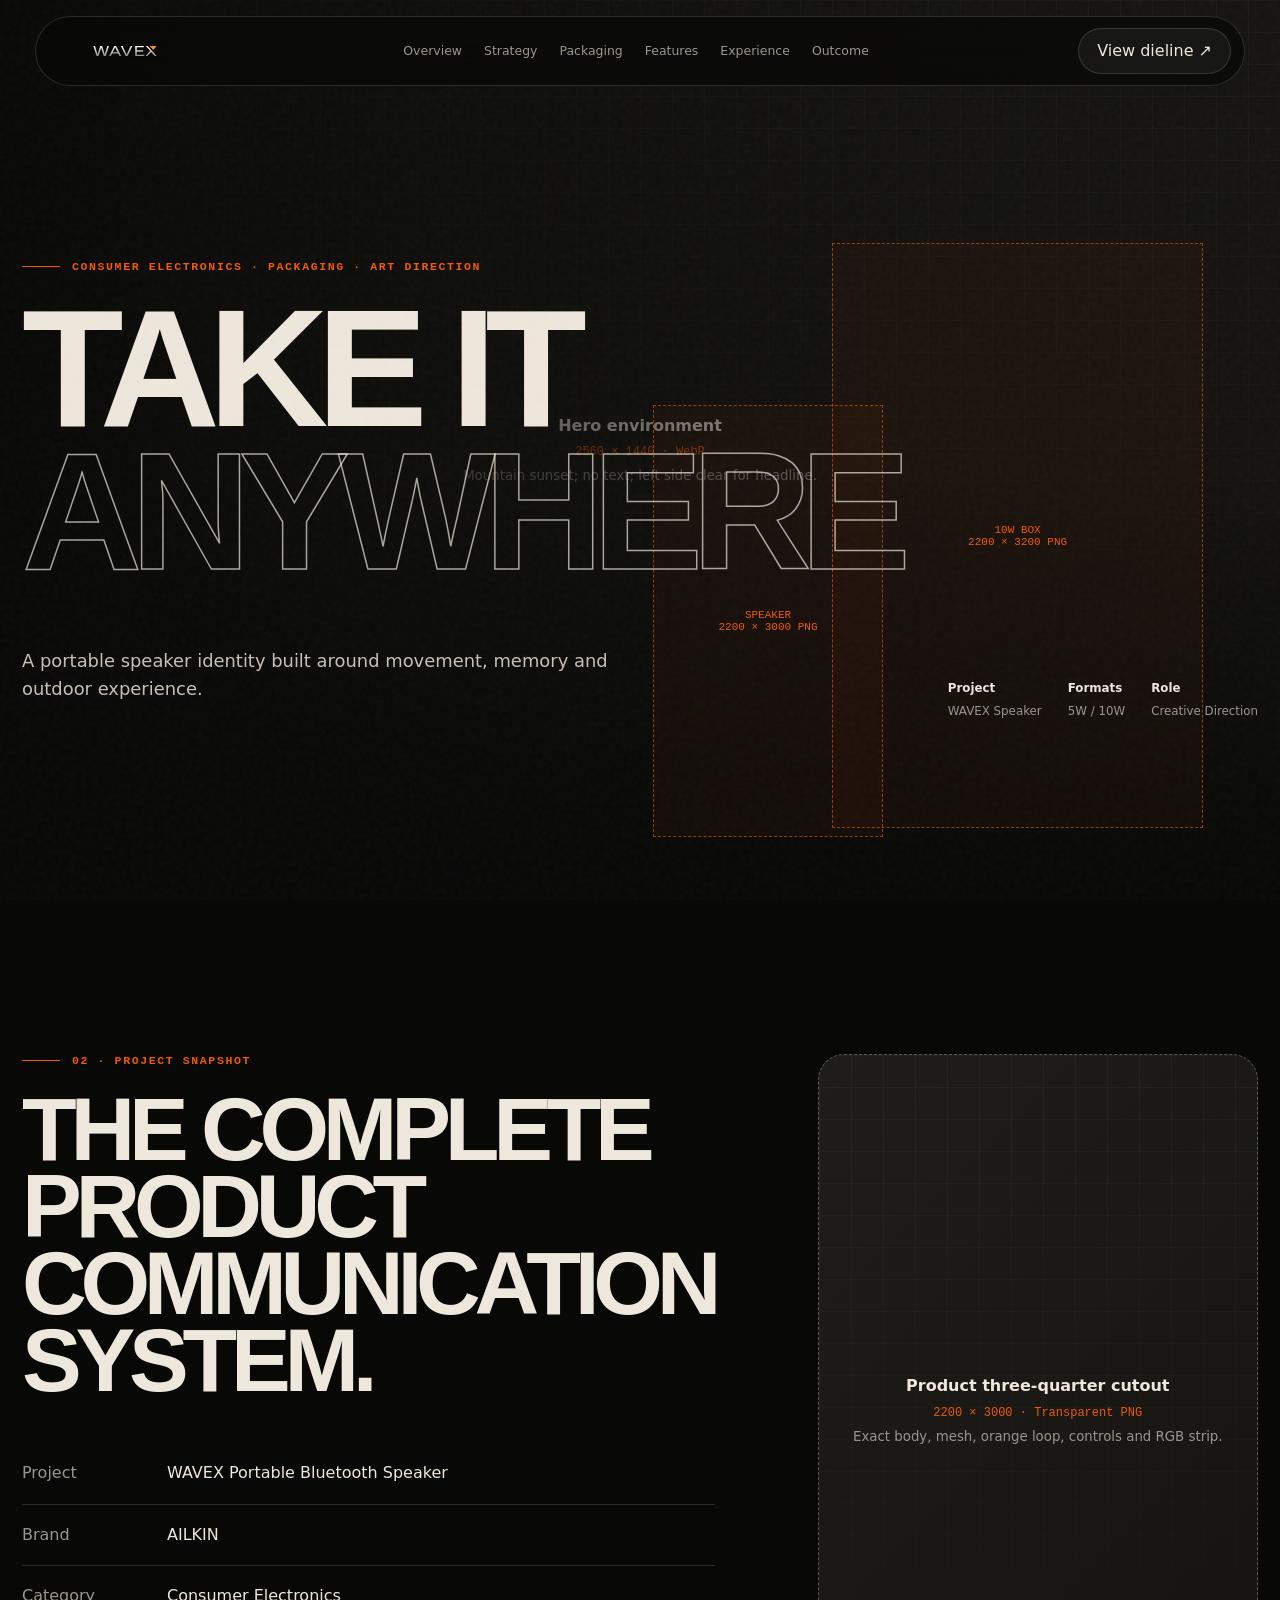
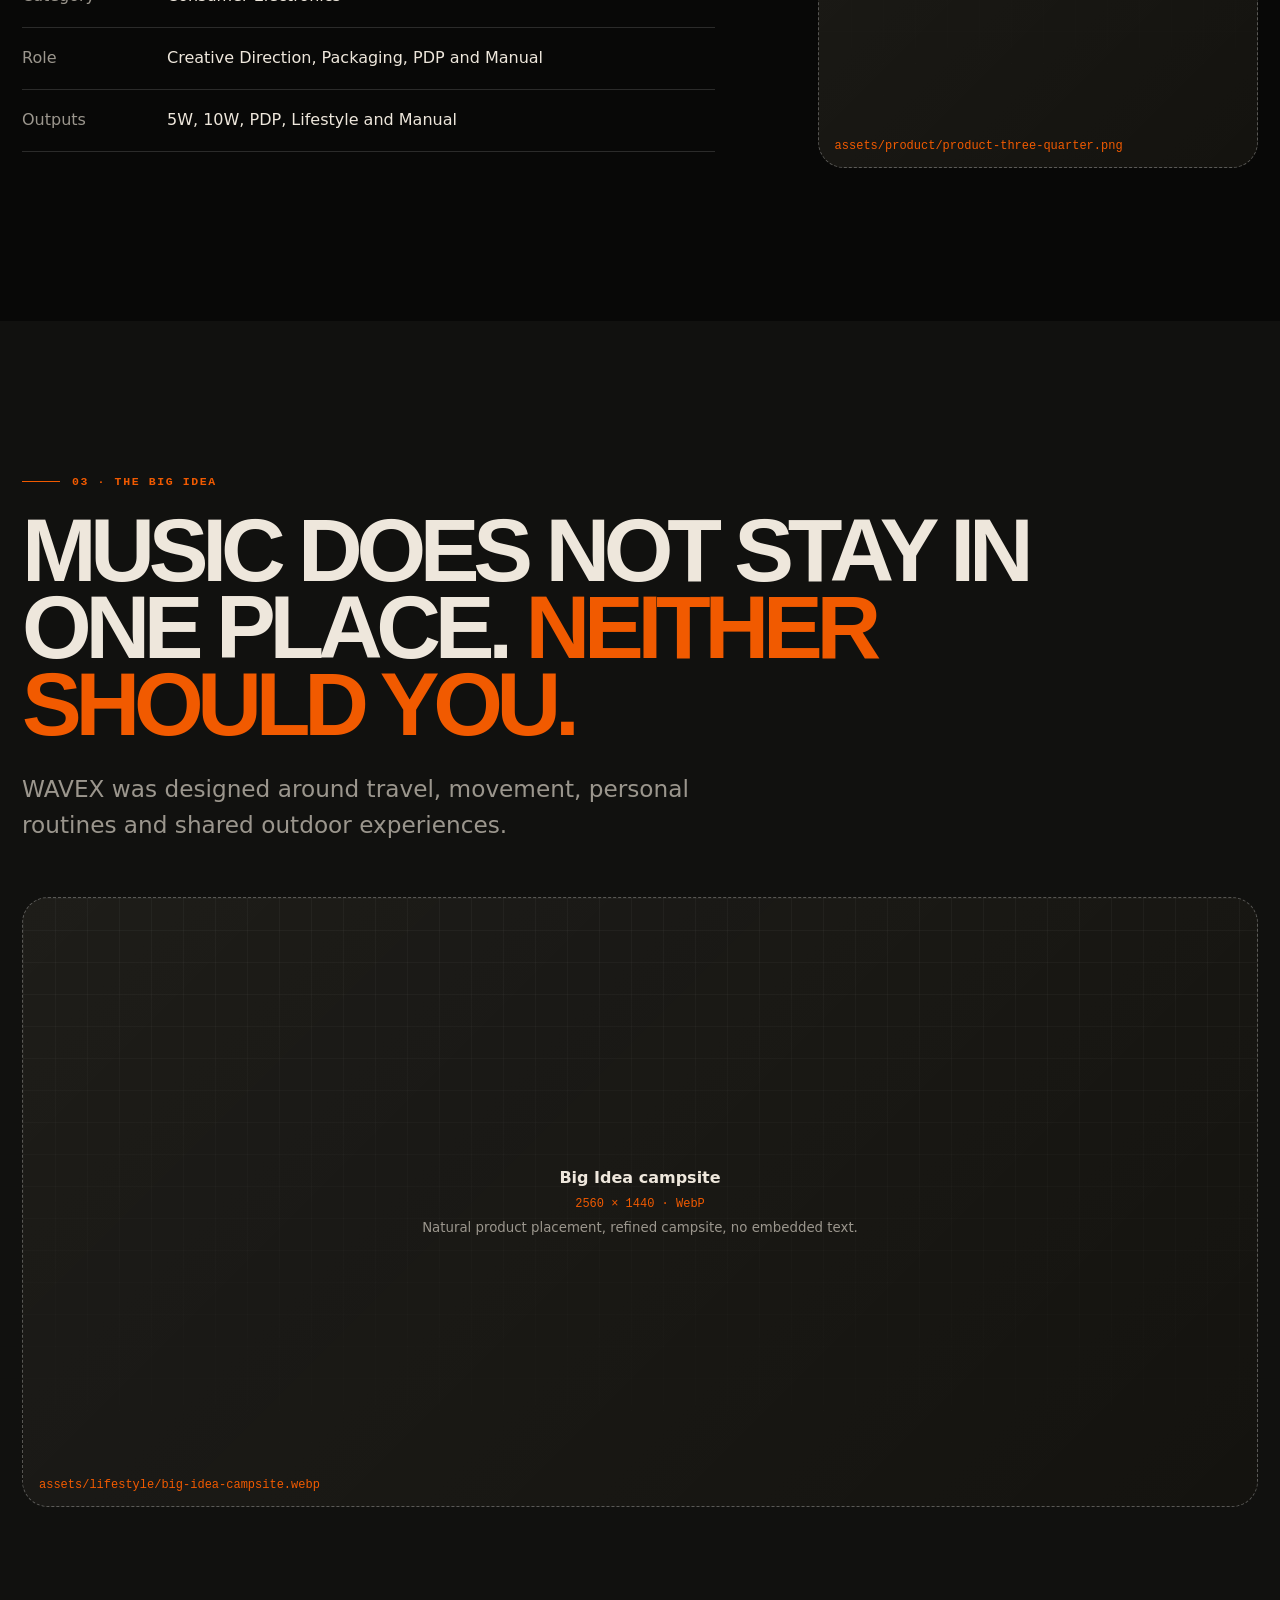
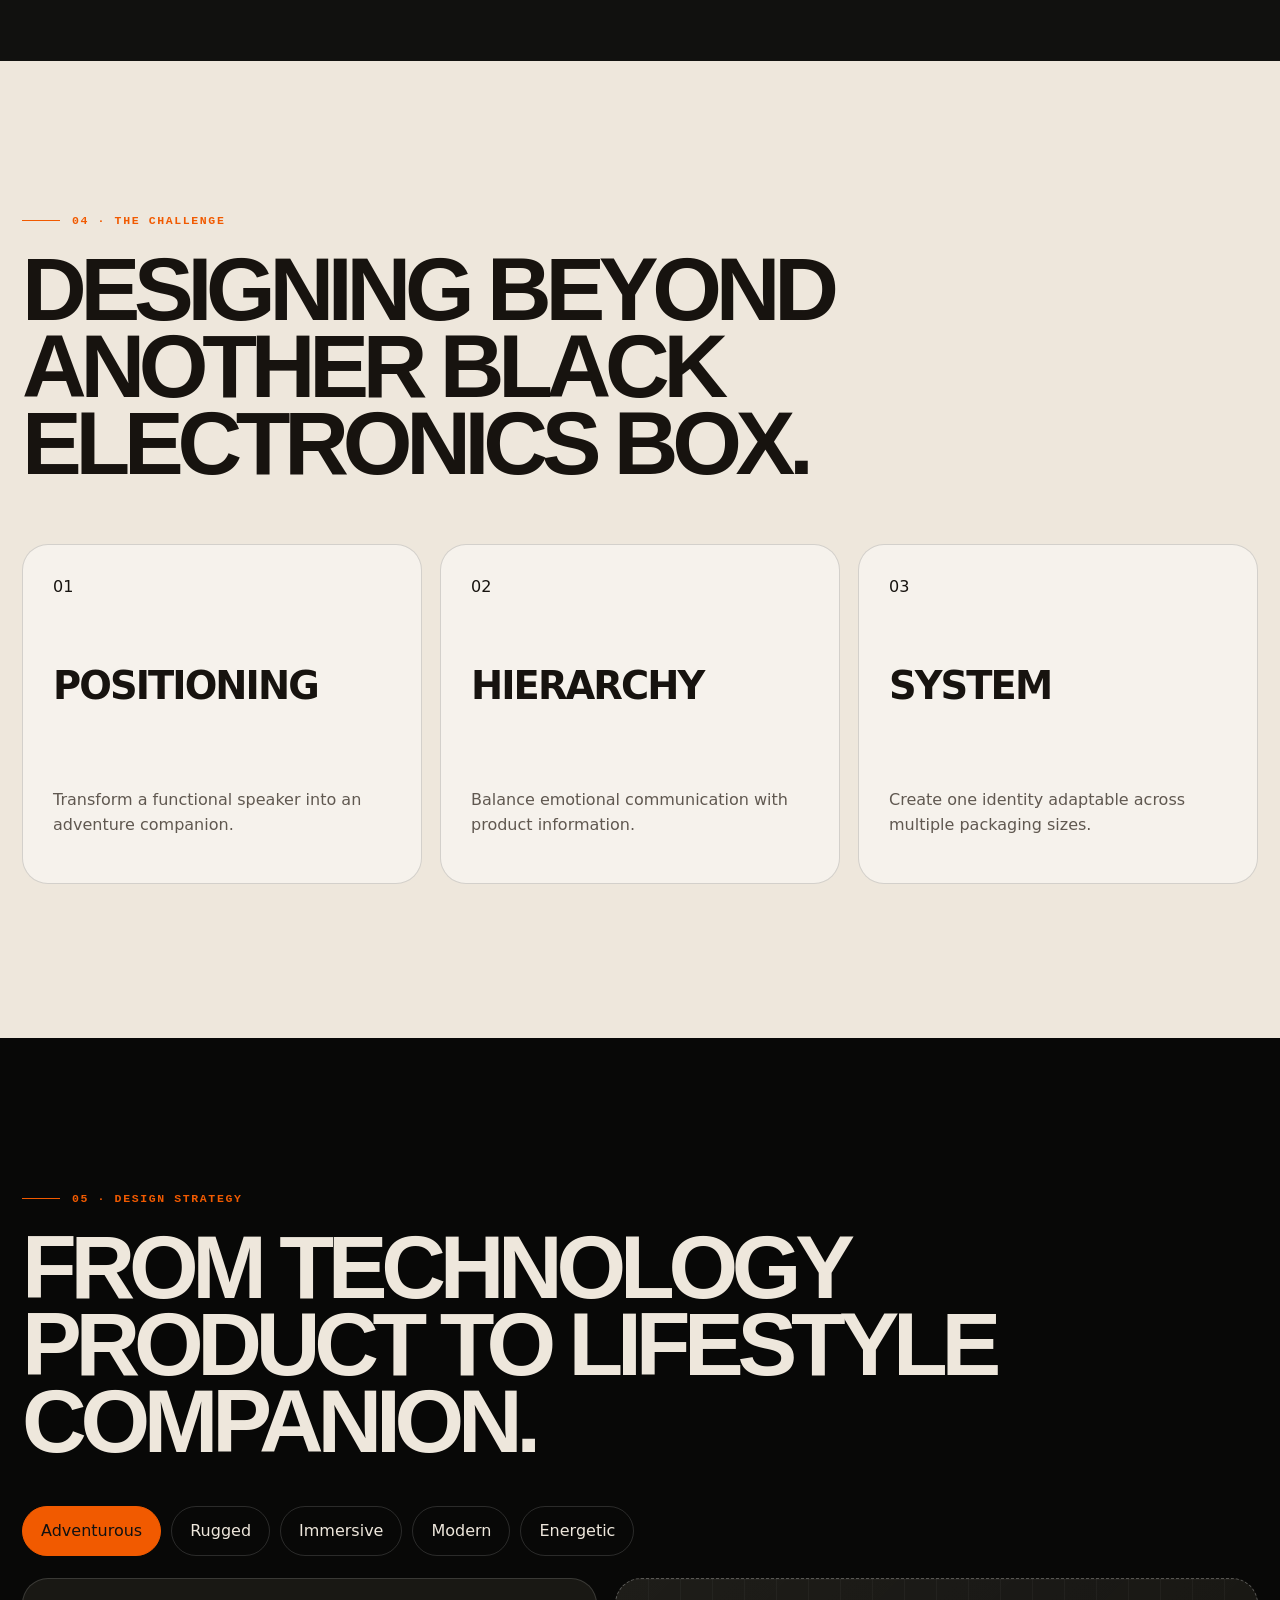
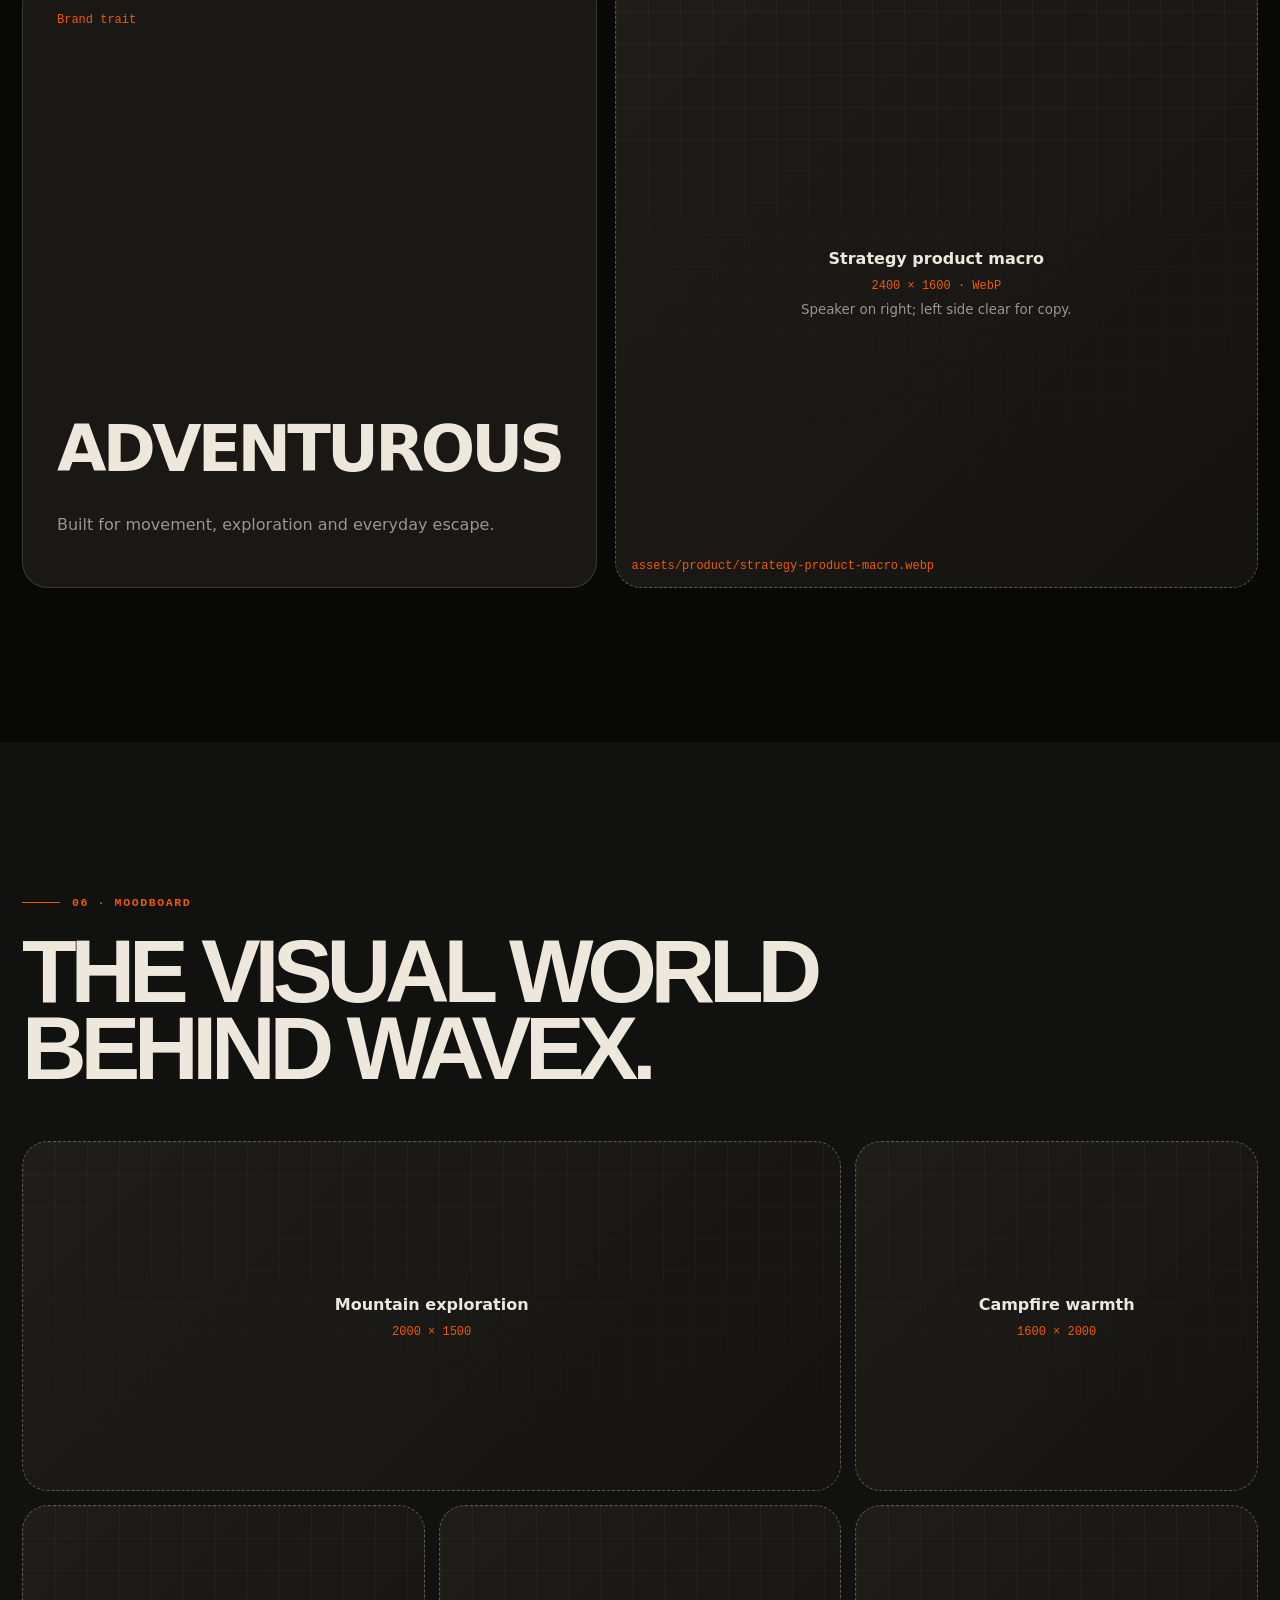
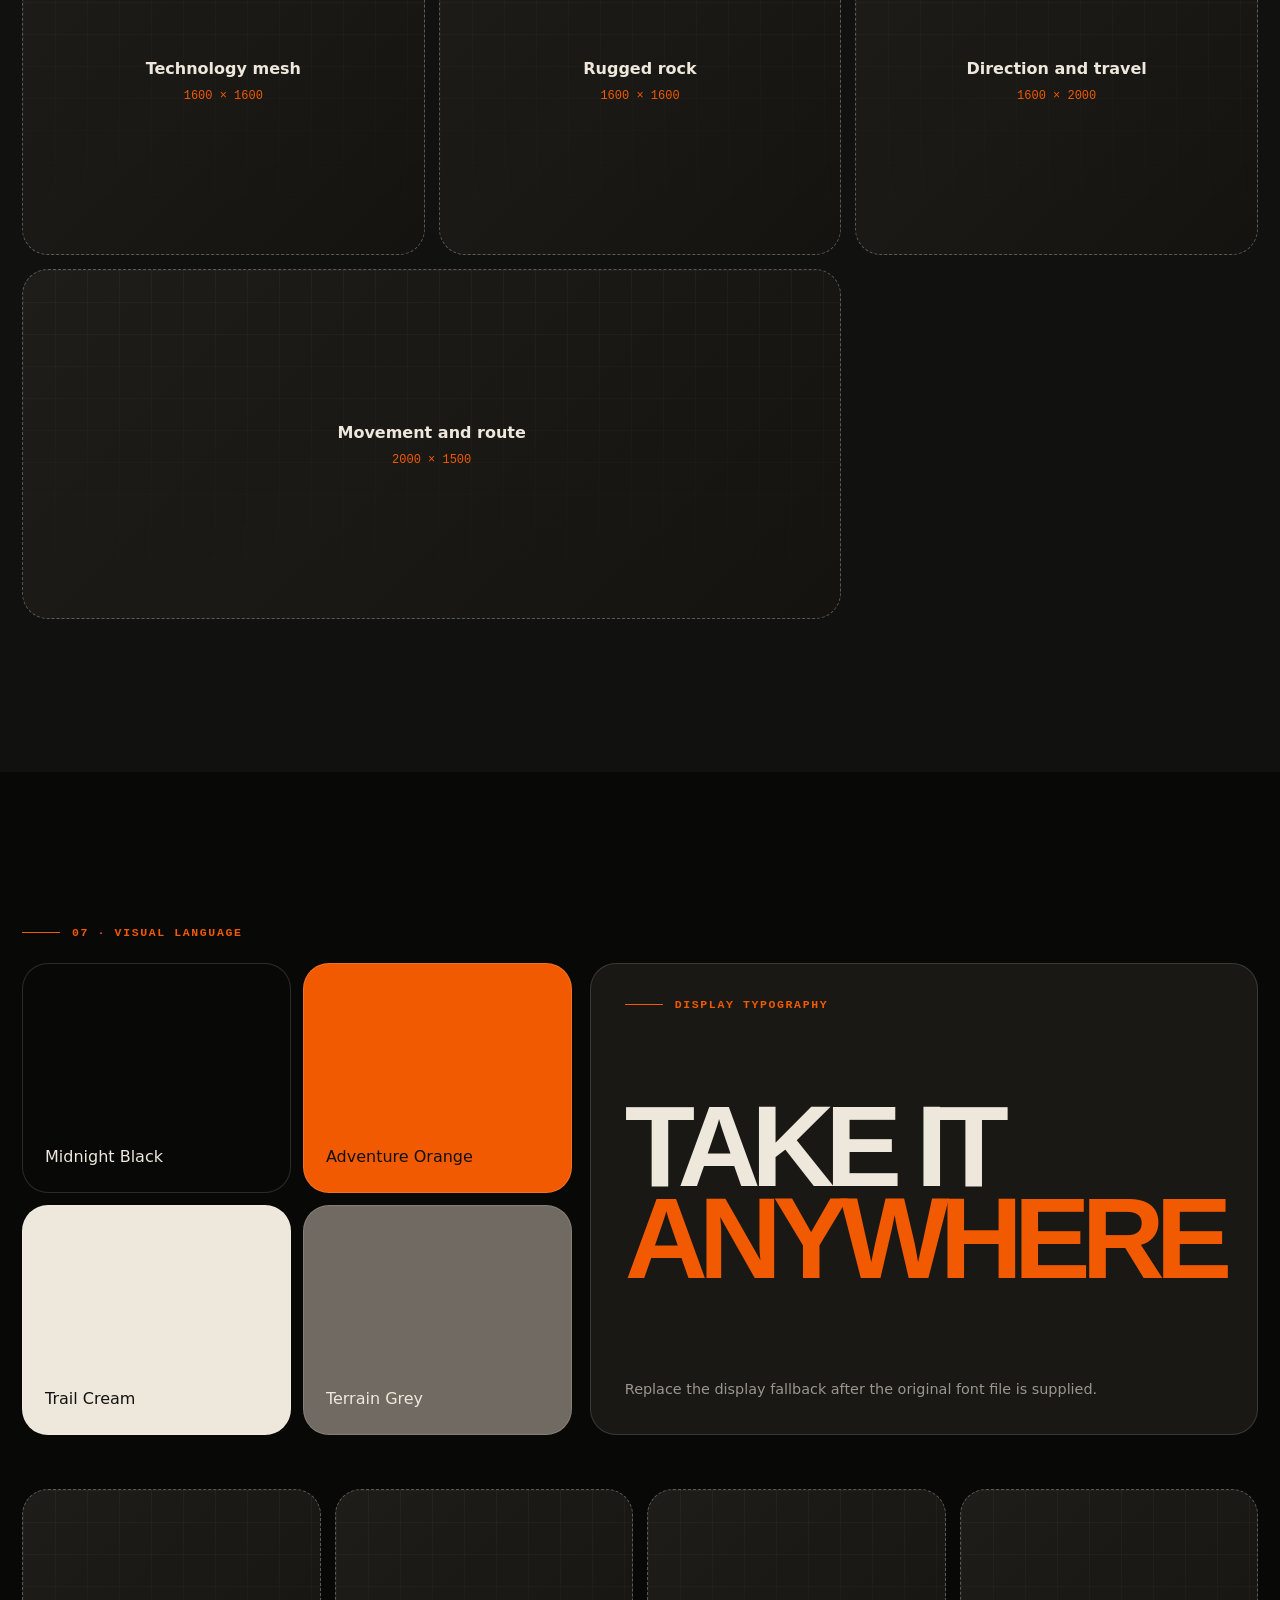
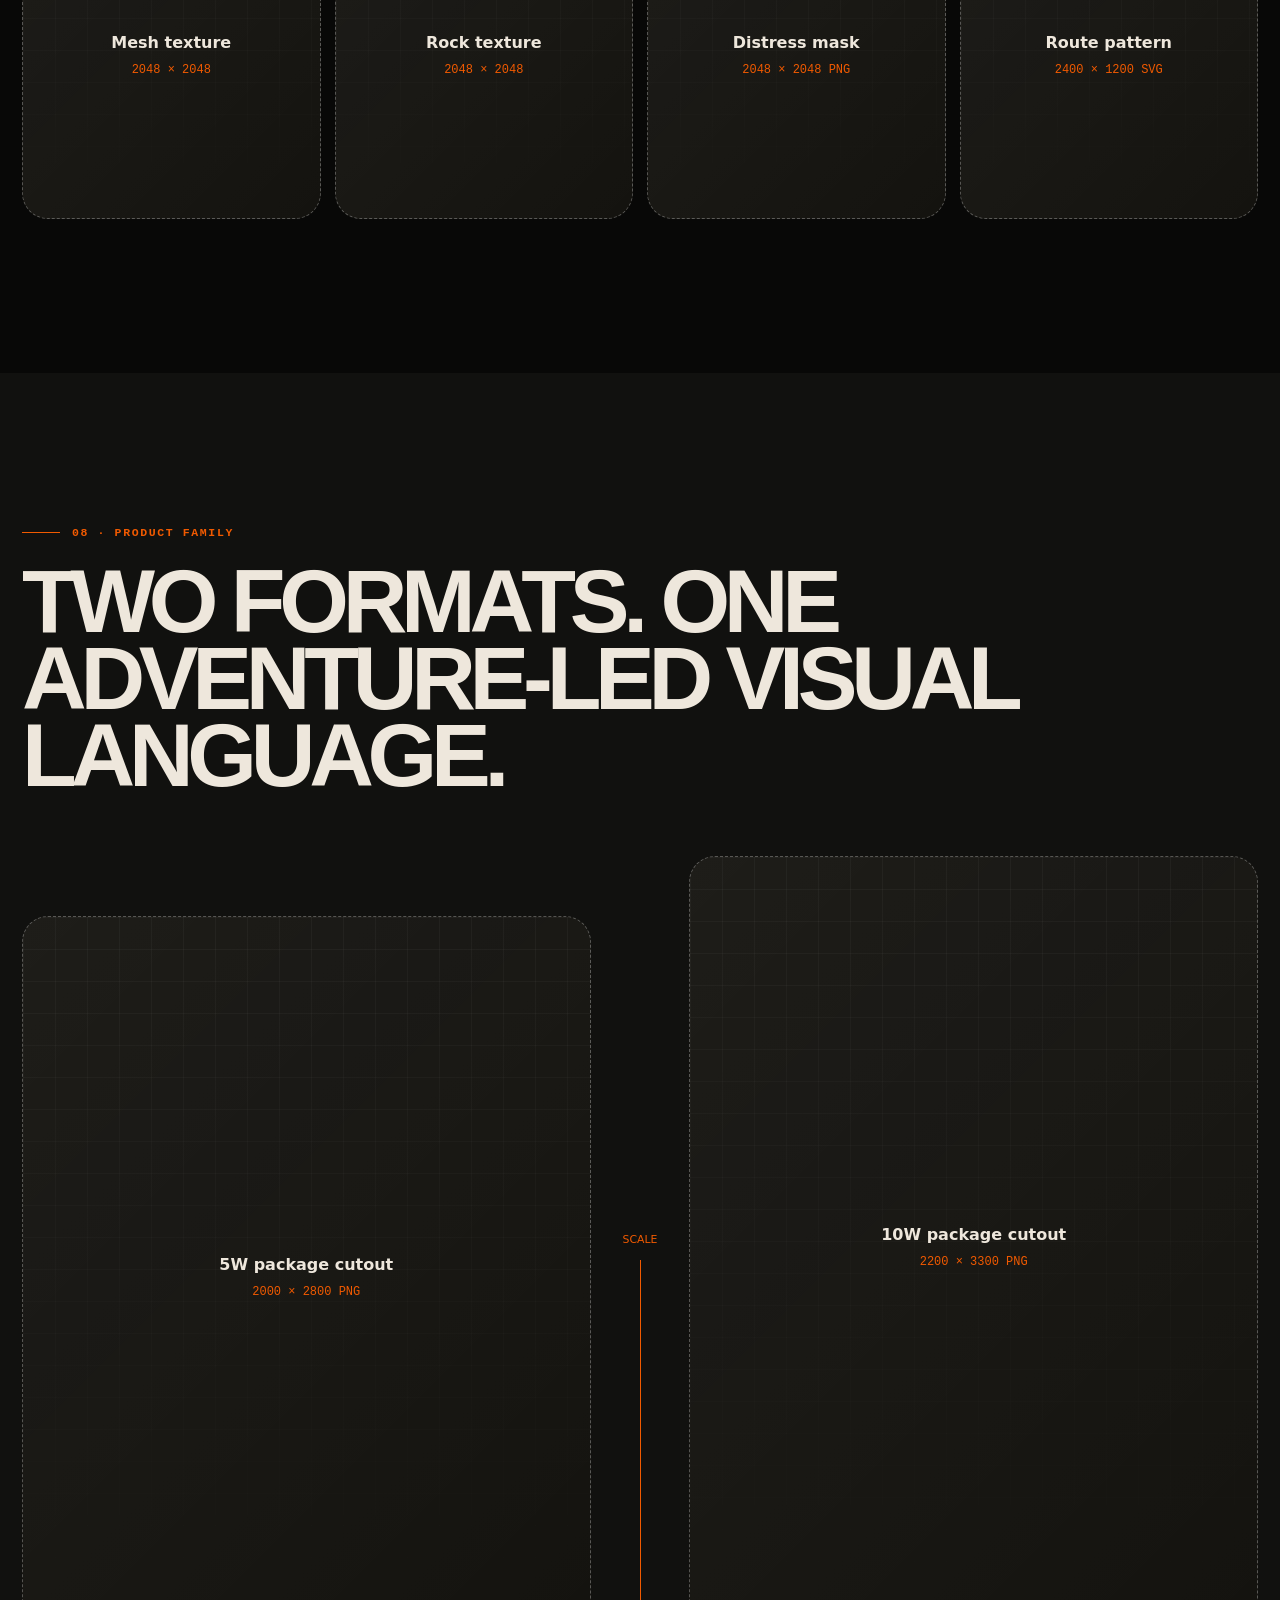
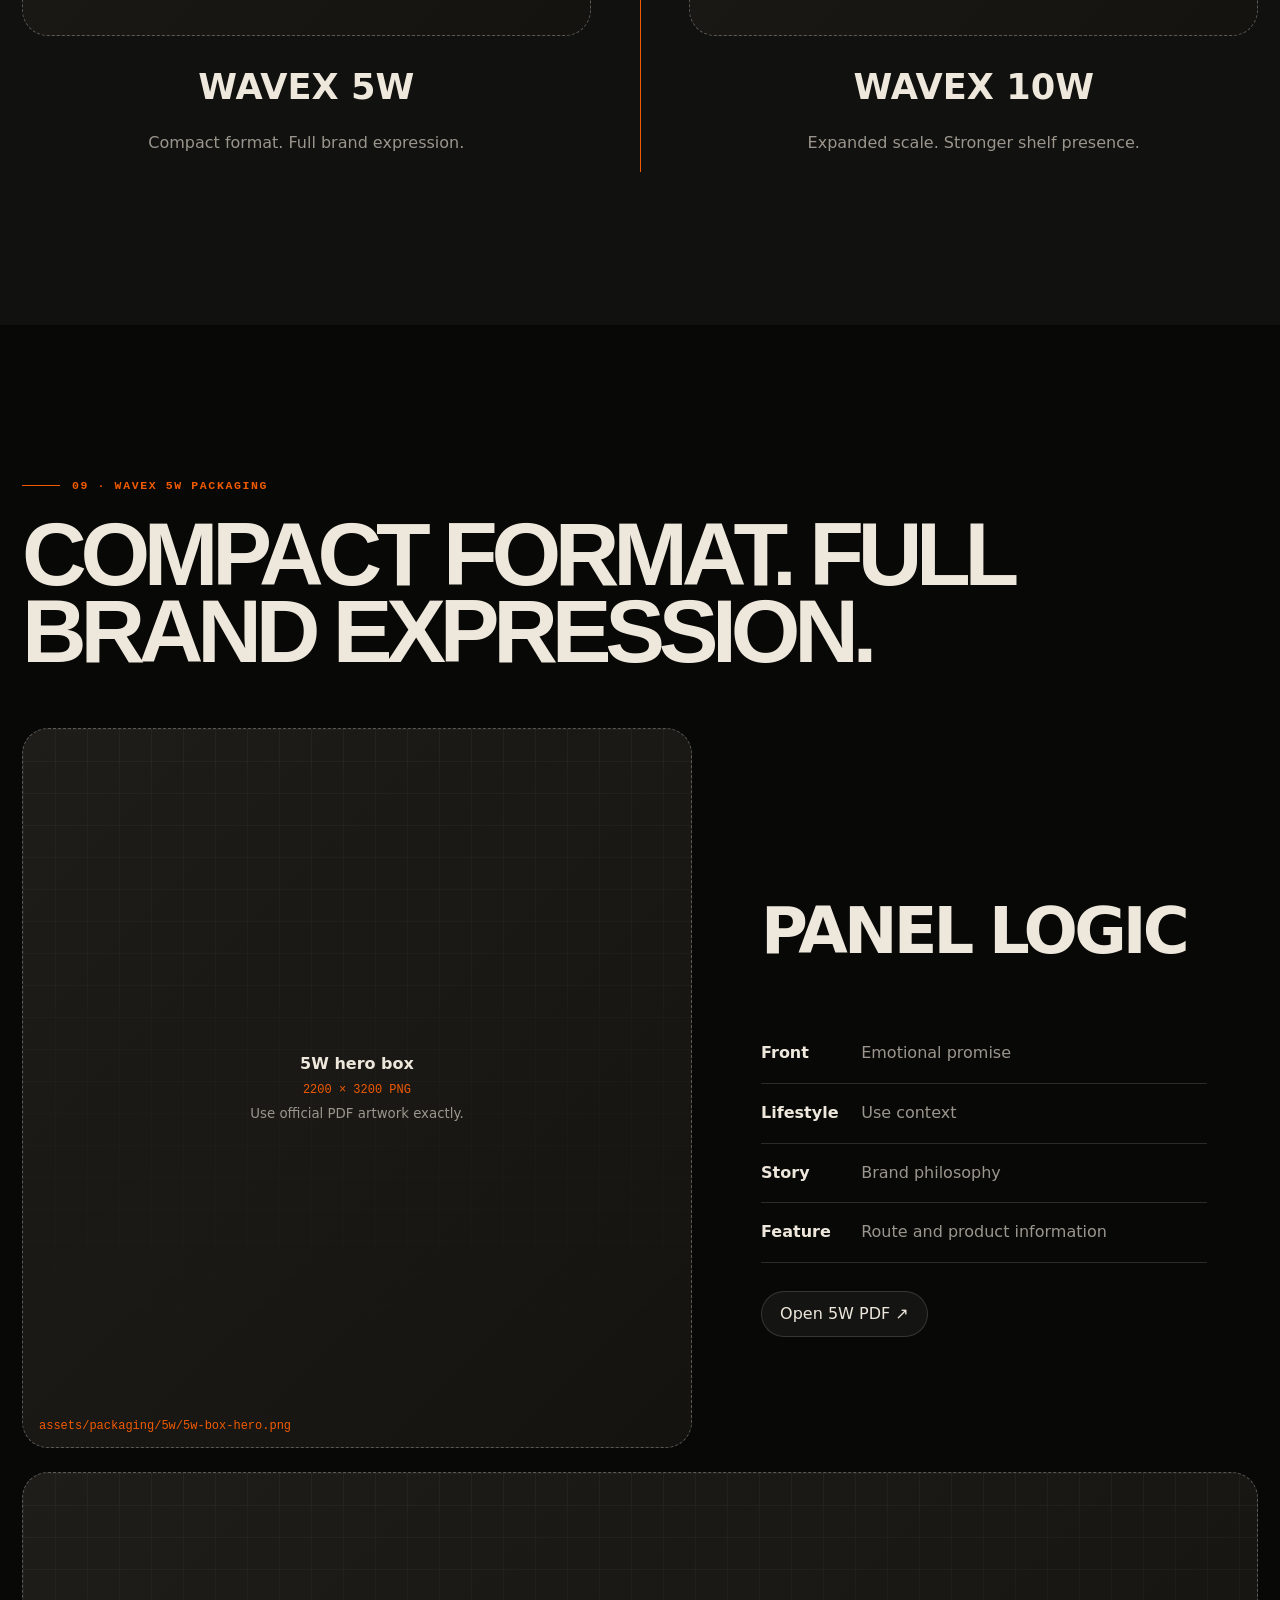
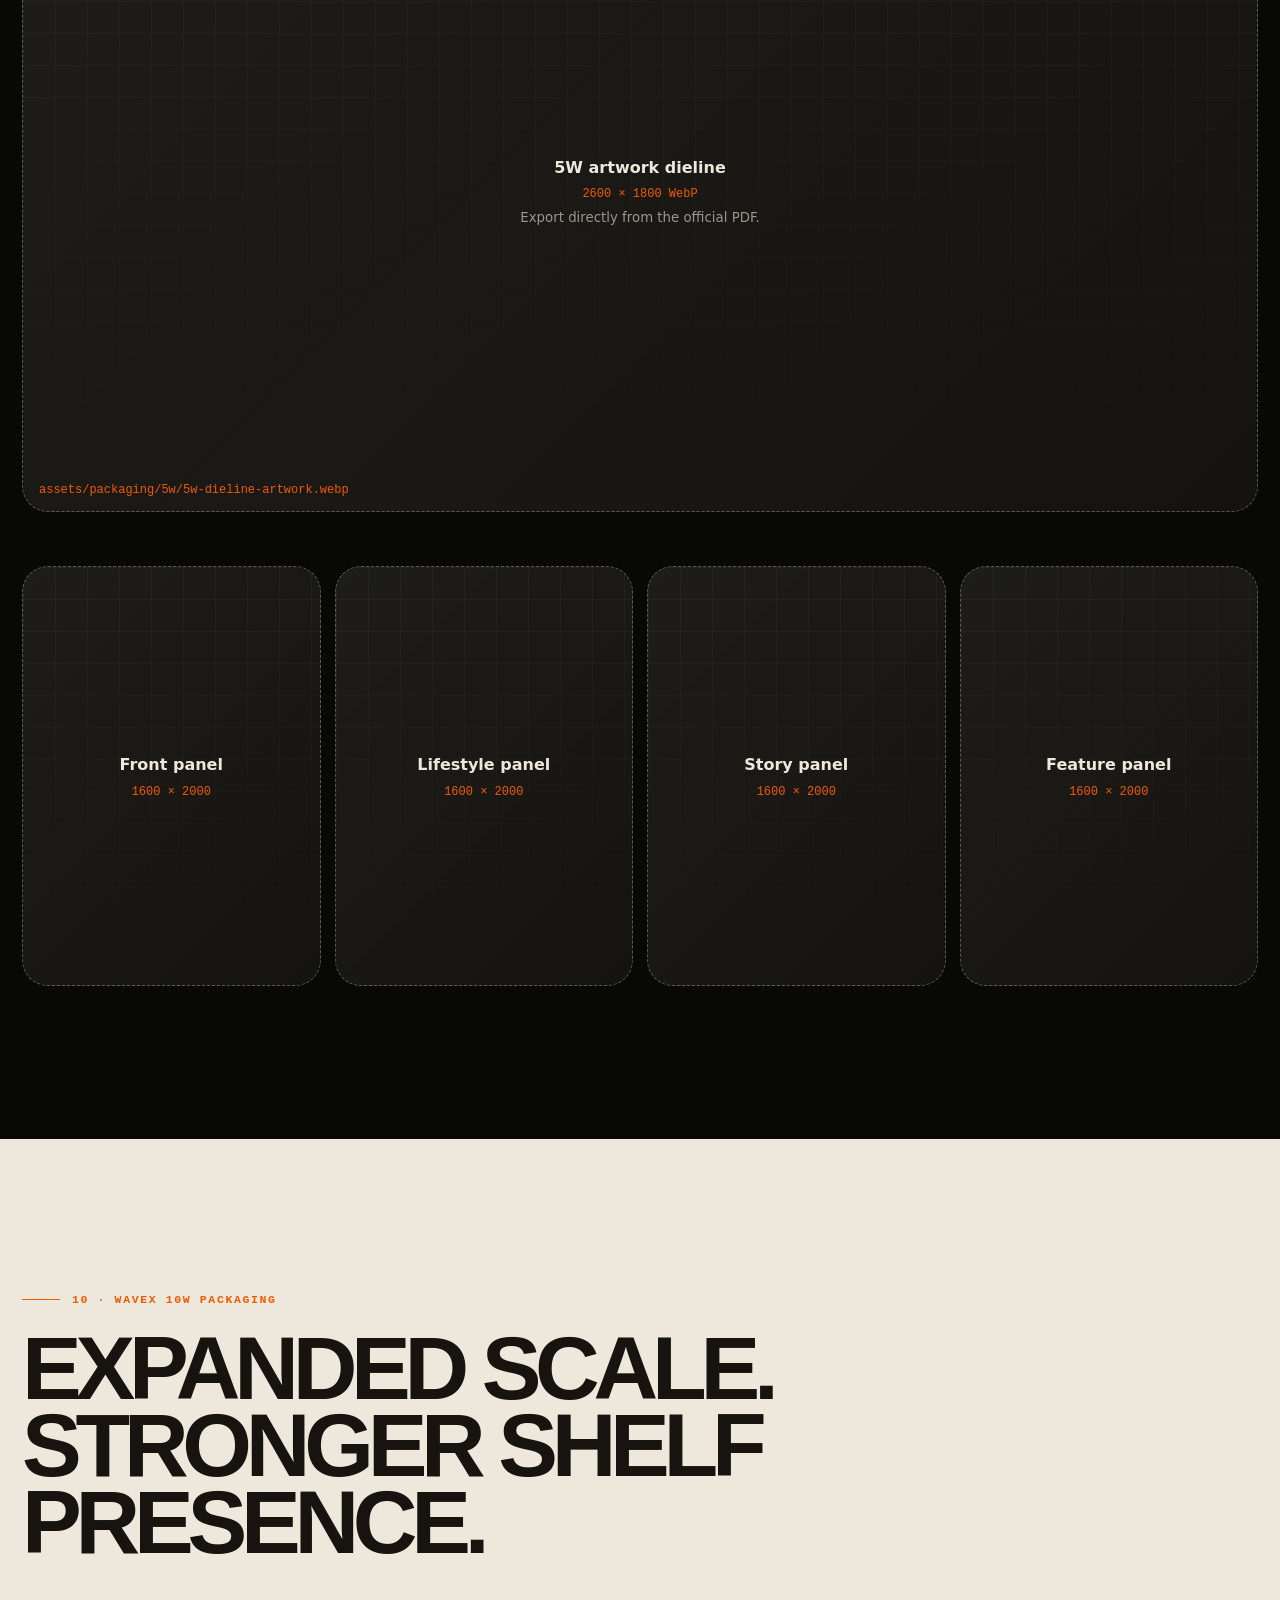
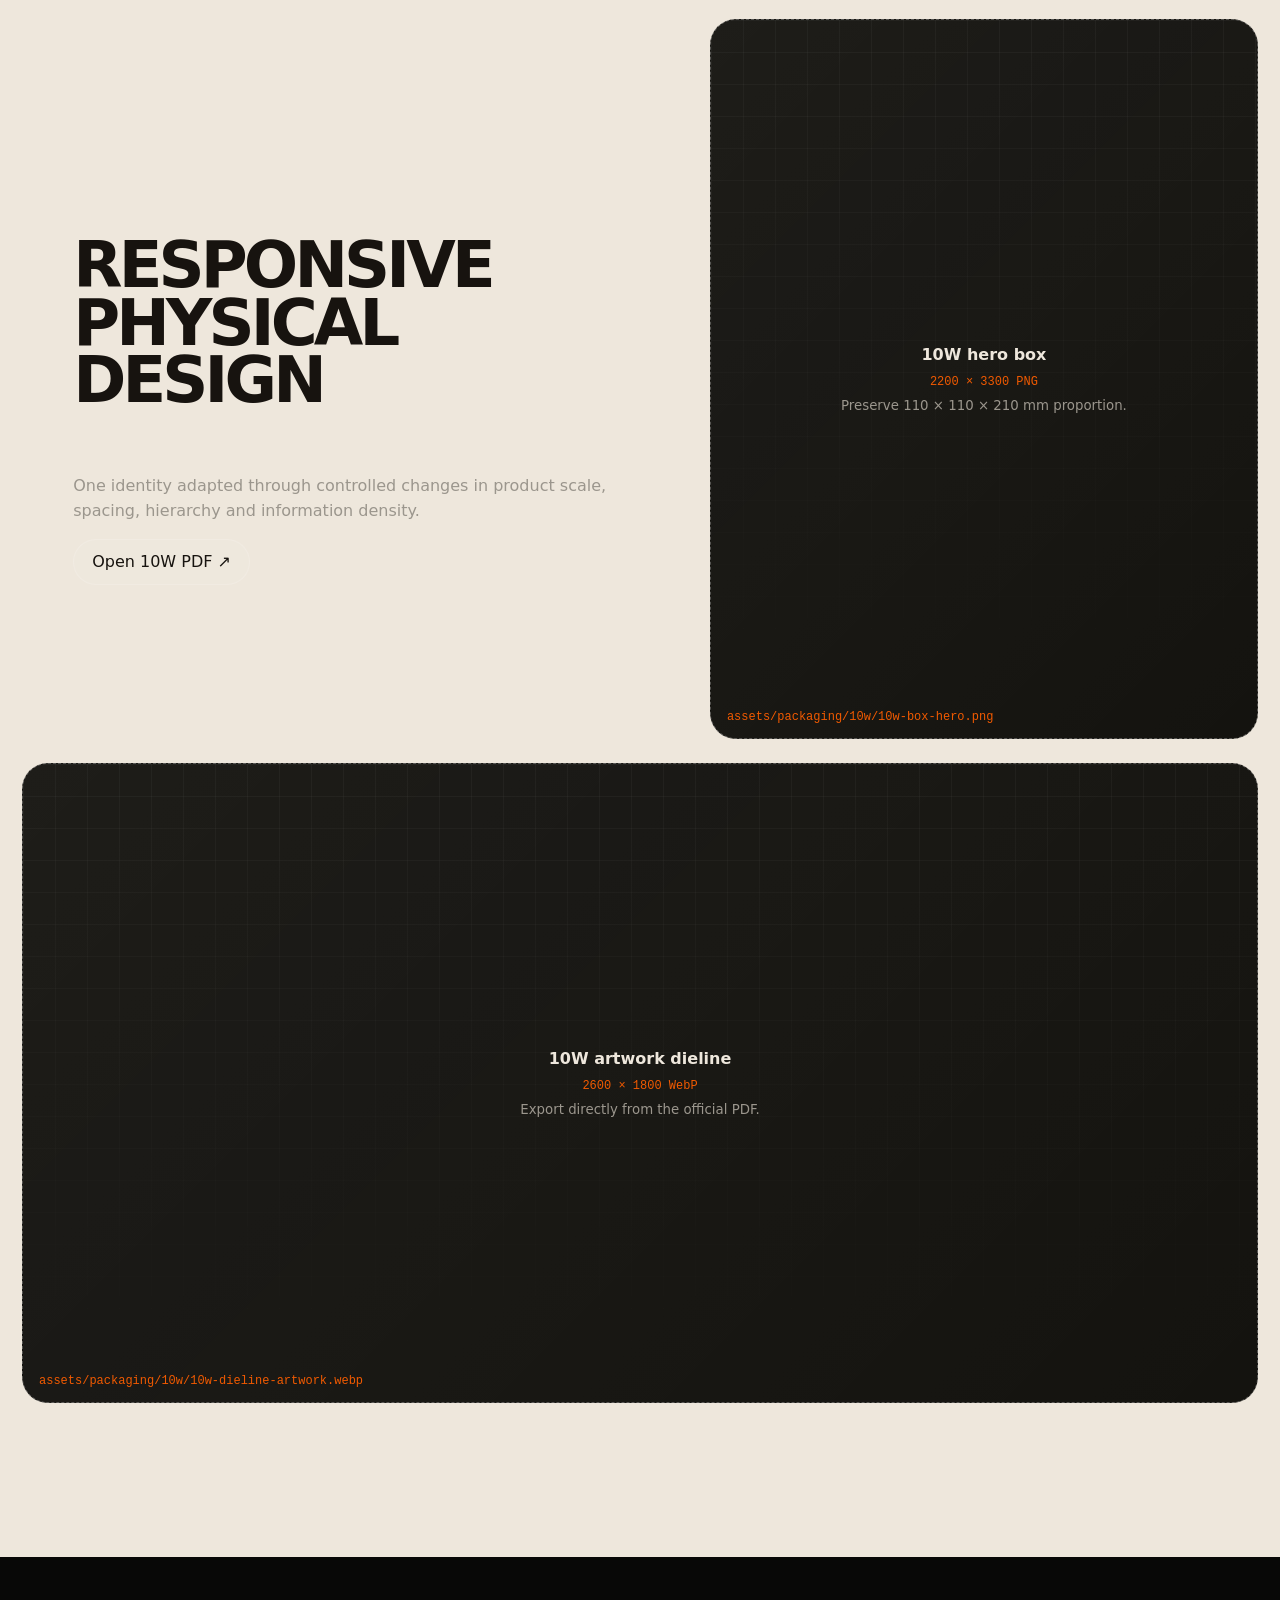
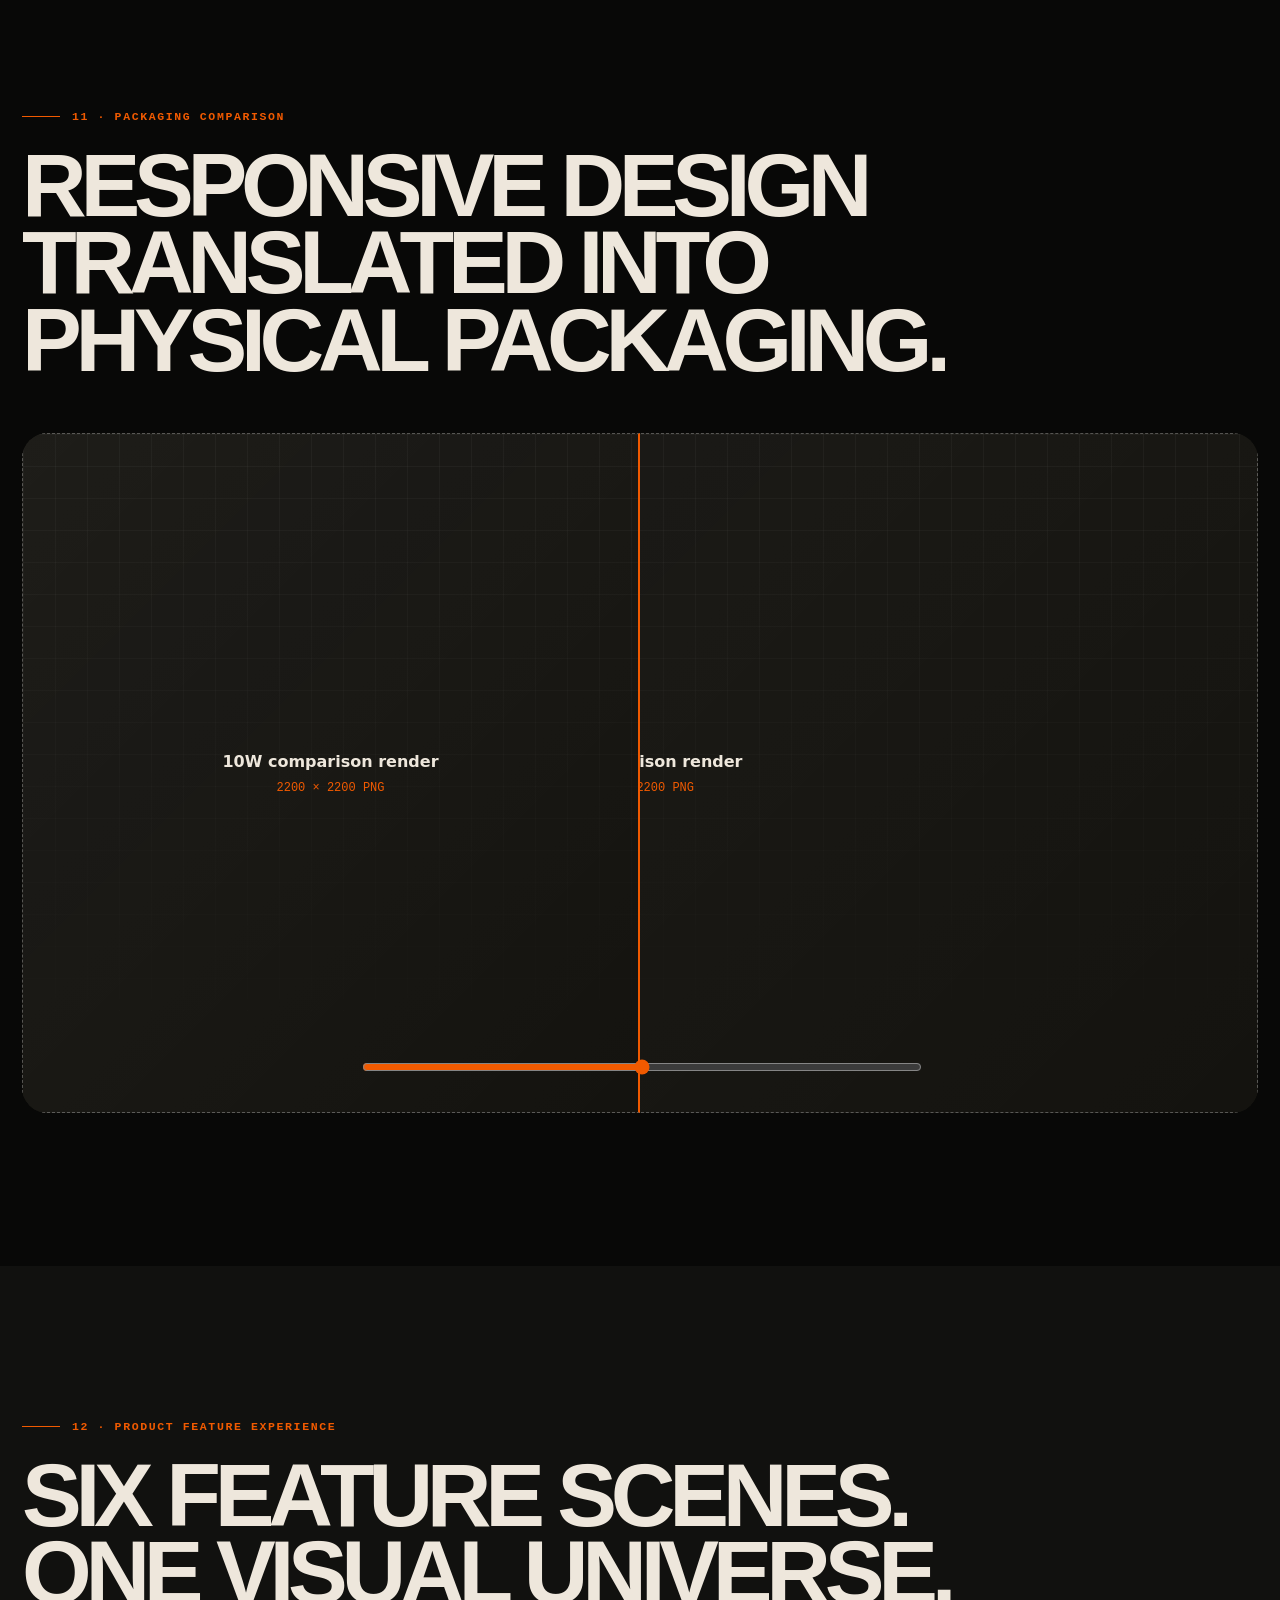
==== index.html @ 870e191d "Add complete WAVEX case study website" ====
<!doctype html>
<html lang="en">
<head>
  <meta charset="utf-8">
  <meta name="viewport" content="width=device-width,initial-scale=1">
  <meta name="description" content="WAVEX portable speaker packaging and product experience case study by Gurzant Singh.">
  <title>WAVEX — Designed for Every Adventure</title>
  <link rel="icon" href="assets/brand/wavex-logo.svg" type="image/svg+xml">
  <style>
    :root{--black:#080807;--soft:#11110f;--surface:#191814;--orange:#f15a00;--orange2:#ff7a1a;--cream:#eee7dc;--grey:#9b968d;--line:rgba(255,255,255,.14);--container:min(1240px,calc(100vw - 44px));--radius:26px;--progress:0%}
    *{box-sizing:border-box}html{scroll-behavior:smooth;background:var(--black)}body{margin:0;overflow-x:hidden;color:var(--cream);background:radial-gradient(circle at 80% 10%,rgba(241,90,0,.09),transparent 28rem),var(--black);font-family:Inter,ui-sans-serif,system-ui,-apple-system,BlinkMacSystemFont,"Segoe UI",sans-serif;line-height:1.55}a{color:inherit;text-decoration:none}img{display:block;max-width:100%}button,input{font:inherit}.container{width:var(--container);margin:auto}.noise{position:fixed;inset:0;z-index:1500;pointer-events:none;opacity:.035;background-image:url("data:image/svg+xml,%3Csvg viewBox='0 0 180 180' xmlns='http://www.w3.org/2000/svg'%3E%3Cfilter id='n'%3E%3CfeTurbulence type='fractalNoise' baseFrequency='.9' numOctaves='4' stitchTiles='stitch'/%3E%3C/filter%3E%3Crect width='100%25' height='100%25' filter='url(%23n)'/%3E%3C/svg%3E")}.progress{position:fixed;top:0;left:0;z-index:3000;width:var(--progress);height:3px;background:linear-gradient(90deg,var(--orange),var(--orange2));box-shadow:0 0 24px rgba(241,90,0,.6)}
    .loader{position:fixed;inset:0;z-index:5000;display:grid;place-items:center;background:var(--black);transition:.65s}.loader.hide{opacity:0;visibility:hidden}.loader-box{width:min(520px,calc(100vw - 40px))}.loader-logo{width:min(260px,60vw);margin-bottom:28px}.loader-track{height:2px;background:rgba(255,255,255,.14);overflow:hidden}.loader-track i{display:block;width:0;height:100%;background:var(--orange)}.loader-count{margin-top:10px;color:var(--orange);font:12px ui-monospace,monospace}
    .nav{position:fixed;top:16px;left:50%;z-index:2500;width:min(1210px,calc(100vw - 28px));min-height:70px;display:grid;grid-template-columns:auto 1fr auto;align-items:center;gap:28px;padding:11px 13px 11px 20px;border:1px solid var(--line);border-radius:999px;background:rgba(8,8,7,.76);backdrop-filter:blur(18px);transform:translateX(-50%)}.logo{width:138px;height:42px;display:flex;align-items:center}.logo img{width:100%;height:100%;object-fit:contain}.nav-links{display:flex;justify-content:center;gap:22px;color:var(--grey);font-size:.78rem}.nav-links a:hover,.nav-links a.active{color:var(--cream)}.button{display:inline-flex;align-items:center;justify-content:center;min-height:46px;padding:0 18px;border:1px solid var(--line);border-radius:999px;background:rgba(255,255,255,.05);transition:.25s}.button:hover{color:#111;background:var(--orange);border-color:var(--orange);transform:translateY(-2px)}.menu{display:none;width:42px;height:42px;border:1px solid var(--line);border-radius:50%;color:var(--cream);background:transparent}
    .section{position:relative;padding:clamp(100px,12vw,180px) 0}.surface{background:var(--soft)}.light{color:#17130f;background:var(--cream)}.section-label{display:flex;align-items:center;gap:12px;margin:0 0 24px;color:var(--orange);font:700 .72rem ui-monospace,monospace;letter-spacing:.14em;text-transform:uppercase}.section-label:before{content:"";width:38px;height:1px;background:currentColor}.display,.heading{margin:0;font-family:"Arial Narrow",Impact,sans-serif;font-weight:900;line-height:.86;letter-spacing:-.07em;text-transform:uppercase}.display{font-size:clamp(4.4rem,13vw,12rem)}.heading{max-width:1040px;font-size:clamp(2.7rem,7vw,7.1rem)}.accent{color:var(--orange)}.outline{color:transparent;-webkit-text-stroke:1.5px rgba(238,231,220,.7)}.lead{max-width:760px;margin:28px 0 0;color:var(--grey);font-size:clamp(1.05rem,2vw,1.45rem)}.reveal{opacity:0;transform:translateY(42px);transition:opacity .8s cubic-bezier(.16,1,.3,1),transform .8s cubic-bezier(.16,1,.3,1)}.reveal.show{opacity:1;transform:none}
    .slot{position:relative;isolation:isolate;min-height:330px;overflow:hidden;display:grid;place-items:center;padding:30px;border:1px dashed rgba(255,255,255,.28);border-radius:var(--radius);background:linear-gradient(135deg,rgba(255,255,255,.045),transparent),#14130f;color:var(--grey);text-align:center}.slot:before{content:"";position:absolute;inset:0;z-index:-1;background:linear-gradient(rgba(255,255,255,.035) 1px,transparent 1px),linear-gradient(90deg,rgba(255,255,255,.035) 1px,transparent 1px);background-size:32px 32px;mask-image:linear-gradient(to bottom,black,transparent)}.slot img{position:absolute;inset:0;width:100%;height:100%;object-fit:cover}.slot.contain img{object-fit:contain;background:#0b0b09}.slot-copy{position:relative;z-index:2;display:grid;gap:7px;max-width:520px}.slot-copy strong{color:var(--cream)}.slot-copy span,.slot-path{color:var(--orange);font:12px ui-monospace,monospace}.slot-copy small{line-height:1.5}.slot-path{position:absolute;left:16px;bottom:14px;z-index:3;text-align:left}.wide{min-height:610px}.tall{min-height:720px}.portrait{min-height:670px}.square{aspect-ratio:1}.dieline{min-height:640px}
    .hero{position:relative;min-height:100svh;display:flex;align-items:end;overflow:hidden;padding:150px 0 70px}.hero-bg{position:absolute;inset:0}.hero-bg:after,.final-bg:after{content:"";position:absolute;inset:0;background:linear-gradient(90deg,rgba(8,8,7,.96),rgba(8,8,7,.5) 56%,rgba(8,8,7,.18)),linear-gradient(0deg,var(--black),transparent 48%)}.hero-content{position:relative;z-index:3}.hero .display span{display:block}.hero-bottom{display:grid;grid-template-columns:1fr 1fr;gap:48px;align-items:end;margin-top:46px}.hero-bottom p{max-width:620px;color:#c8c0b6;font-size:1.12rem}.hero-meta{display:flex;justify-content:flex-end;gap:26px;color:var(--grey);font-size:.74rem}.hero-meta b{display:block;color:var(--cream);margin-bottom:5px}.hero-layer{position:absolute;z-index:2;display:grid;place-items:center;overflow:hidden;border:1px dashed rgba(241,90,0,.6);color:var(--orange);background:rgba(241,90,0,.04);font:11px ui-monospace,monospace;text-align:center}.hero-layer img{width:100%;height:100%;object-fit:contain}.hero-box{right:6%;bottom:8%;width:29vw;height:65vh}.hero-product{right:31%;bottom:7%;width:18vw;height:48vh}
    .two{display:grid;grid-template-columns:1fr 1fr;gap:clamp(36px,8vw,110px)}.facts{margin-top:44px}.facts div{display:grid;grid-template-columns:125px 1fr;gap:20px;padding:18px 0;border-bottom:1px solid var(--line)}.facts dt{color:var(--grey)}.facts dd{margin:0}.cards{display:grid;grid-template-columns:repeat(3,1fr);gap:18px;margin-top:62px}.card{min-height:340px;display:flex;flex-direction:column;justify-content:space-between;padding:30px;border:1px solid rgba(0,0,0,.14);border-radius:var(--radius);background:rgba(255,255,255,.46)}.card h3{font-size:clamp(2rem,3vw,3.4rem);line-height:.95;letter-spacing:-.05em;text-transform:uppercase}.card p{color:#605850}.traits,.feature-tabs{display:flex;flex-wrap:wrap;gap:10px;margin-top:46px}.pill{padding:12px 18px;border:1px solid var(--line);border-radius:999px;background:transparent;color:var(--cream);cursor:pointer}.pill.active,.pill:hover{color:#111;background:var(--orange);border-color:var(--orange)}.strategy,.feature-stage,.manual-viewer,.packaging-hero{display:grid;grid-template-columns:.75fr 1.25fr;gap:18px;margin-top:22px}.copy-panel{min-height:610px;display:flex;flex-direction:column;justify-content:end;padding:34px;border:1px solid var(--line);border-radius:var(--radius);background:var(--surface)}.copy-panel span{color:var(--orange);font:12px ui-monospace,monospace}.copy-panel h3{margin:auto 0 18px;font-size:clamp(2.7rem,5vw,5.3rem);line-height:.9;letter-spacing:-.06em;text-transform:uppercase}.copy-panel p{color:var(--grey)}
    .mood-grid,.panel-grid,.texture-grid,.inbox-grid,.anatomy-grid{display:grid;gap:14px;margin-top:54px}.mood-grid{grid-template-columns:repeat(12,1fr)}.mood{grid-column:span 4;min-height:350px}.mood.w2{grid-column:span 8}.brand-grid{display:grid;grid-template-columns:1fr 1fr;gap:18px}.palette{display:grid;grid-template-columns:1fr 1fr;gap:12px}.swatch{min-height:230px;display:flex;align-items:end;padding:22px;border-radius:var(--radius);border:1px solid var(--line)}.swatch:nth-child(1){background:#080807}.swatch:nth-child(2){color:#111;background:var(--orange)}.swatch:nth-child(3){color:#111;background:var(--cream)}.swatch:nth-child(4){background:#706a62}.type-panel{min-height:472px;display:flex;flex-direction:column;justify-content:space-between;padding:34px;border:1px solid var(--line);border-radius:var(--radius);background:var(--surface)}.type-demo{font-family:"Arial Narrow",Impact,sans-serif;font-size:clamp(4rem,9vw,8.8rem);font-weight:900;line-height:.8;letter-spacing:-.08em;text-transform:uppercase}.texture-grid{grid-template-columns:repeat(4,1fr)}.family{display:grid;grid-template-columns:1fr auto 1fr;gap:32px;align-items:end;margin-top:62px}.family-item{text-align:center}.family-item h3{font-size:2.2rem;margin:24px 0 6px}.family-item p{color:var(--grey)}.ruler{min-height:540px;display:flex;flex-direction:column;align-items:center;gap:12px;color:var(--orange);font-size:.68rem;text-transform:uppercase}.ruler i{width:1px;flex:1;background:var(--orange)}.packaging-hero{grid-template-columns:1.1fr .9fr;align-items:center;margin-top:58px}.packaging-copy{padding:clamp(10px,4vw,58px)}.packaging-copy h3{font-size:clamp(2.5rem,5vw,5rem);line-height:.9;letter-spacing:-.06em;text-transform:uppercase}.packaging-copy p,.panel-list li{color:var(--grey)}.panel-list{list-style:none;padding:0;margin:28px 0}.panel-list li{padding:17px 0;border-bottom:1px solid var(--line)}.panel-list b{display:inline-block;min-width:95px;color:var(--cream)}.panel-grid{grid-template-columns:repeat(4,1fr)}.panel-grid .slot{min-height:420px}.comparison{position:relative;min-height:680px;margin-top:54px;overflow:hidden;border-radius:var(--radius);background:var(--surface)}.comparison .slot{position:absolute;inset:0;min-height:100%;border-radius:0}.comparison-overlay{width:50%;overflow:hidden;border-right:2px solid var(--orange)}.comparison input{position:absolute;left:50%;bottom:36px;z-index:5;width:min(560px,78%);transform:translateX(-50%);accent-color:var(--orange)}
    .lifestyle{display:grid;grid-auto-flow:column;grid-auto-columns:min(82vw,930px);gap:20px;overflow-x:auto;padding:56px max(22px,calc((100vw - 1240px)/2)) 24px;scroll-snap-type:x mandatory}.life-card{scroll-snap-align:center}.life-card .slot{min-height:620px}.life-card h3{max-width:760px;margin:22px 0 0;font-size:clamp(2.1rem,4vw,4.2rem);line-height:.95;letter-spacing:-.05em}.anatomy-grid{grid-template-columns:repeat(3,1fr)}.manual-viewer{grid-template-columns:1.15fr .85fr;margin-top:54px}.manual-viewer .copy-panel{min-height:700px}.manual-controls{display:flex;gap:10px;margin-top:24px}.manual-controls button{width:46px;height:46px;border:1px solid var(--line);border-radius:50%;color:var(--cream);background:transparent}.inbox-grid{grid-template-columns:repeat(4,1fr)}.pdp-grid,.production-grid{display:grid;grid-template-columns:repeat(12,1fr);gap:14px;margin-top:52px}.pdp-grid .slot{grid-column:span 4;min-height:470px}.pdp-grid .slot:first-child,.pdp-grid .slot:last-child{grid-column:span 8}.production-grid .slot{grid-column:span 4;min-height:350px}.production-grid .slot:first-child,.production-grid .slot:nth-child(5){grid-column:span 8}.thinking-list span{display:block;padding:22px 0;border-bottom:1px solid var(--line);font-size:clamp(1.2rem,2.2vw,1.9rem)}.final{position:relative;min-height:100svh;display:flex;align-items:end;overflow:hidden;padding-bottom:68px}.final-bg{position:absolute;inset:0}.final-content{position:relative;z-index:3}.credits{display:flex;flex-wrap:wrap;gap:10px 22px;max-width:790px;margin-top:42px;color:var(--grey);font-size:.75rem;letter-spacing:.08em;text-transform:uppercase}.credits strong{width:100%;color:var(--cream);font-size:1rem;text-transform:none}.footer{display:flex;justify-content:space-between;gap:20px;padding:25px max(22px,calc((100vw - 1240px)/2));border-top:1px solid var(--line);color:var(--grey);font-size:.75rem}
    @media(max-width:980px){.nav{grid-template-columns:auto auto}.nav-links,.nav>.button{display:none}.menu{display:grid;place-items:center;justify-self:end}.nav-links.open{position:fixed;top:82px;left:14px;right:14px;display:flex;flex-direction:column;align-items:flex-start;padding:28px;border:1px solid var(--line);border-radius:24px;background:rgba(8,8,7,.98)}.two,.hero-bottom,.strategy,.feature-stage,.manual-viewer,.packaging-hero,.brand-grid{grid-template-columns:1fr}.cards{grid-template-columns:1fr}.mood{grid-column:span 6}.mood.w2{grid-column:span 12}.texture-grid,.panel-grid,.inbox-grid{grid-template-columns:1fr 1fr}.family{grid-template-columns:1fr}.ruler{display:none}.anatomy-grid{grid-template-columns:1fr}.pdp-grid .slot,.production-grid .slot,.pdp-grid .slot:nth-child(n),.production-grid .slot:nth-child(n){grid-column:span 6}.hero-box{width:44vw;right:2%}.hero-product{width:26vw;right:36%}}
    @media(max-width:680px){:root{--container:calc(100vw - 26px);--radius:20px}.logo{width:112px;height:34px}.section{padding:92px 0}.display{font-size:clamp(4rem,22vw,7rem)}.heading{font-size:clamp(2.5rem,13vw,4.8rem)}.hero-box{width:49vw;height:44vh;right:0;bottom:10%}.hero-product{width:30vw;height:32vh;right:39%;bottom:8%}.hero-meta{display:grid;justify-content:start;gap:10px}.portrait,.tall,.dieline{min-height:520px}.mood,.mood.w2{grid-column:span 12}.palette,.texture-grid,.panel-grid,.inbox-grid{grid-template-columns:1fr}.pdp-grid .slot,.production-grid .slot,.pdp-grid .slot:nth-child(n),.production-grid .slot:nth-child(n){grid-column:span 12}.lifestyle{grid-auto-columns:88vw;padding-inline:13px}.life-card .slot{min-height:500px}.comparison{min-height:520px}.footer{flex-direction:column}}
    @media(prefers-reduced-motion:reduce){*,*:before,*:after{scroll-behavior:auto!important;animation:none!important;transition-duration:.01ms!important}}
  </style>
</head>
<body>
  <div class="loader" id="loader"><div class="loader-box"><img class="loader-logo" src="assets/brand/wavex-logo.svg" alt="WAVEX"><div class="loader-track"><i id="loaderBar"></i></div><div class="loader-count" id="loaderCount">00</div></div></div>
  <div class="noise"></div><div class="progress"></div>
  <header class="nav"><a class="logo" href="#hero"><img src="assets/brand/wavex-logo.svg" alt="WAVEX"></a><nav class="nav-links" id="navLinks"><a href="#overview">Overview</a><a href="#strategy">Strategy</a><a href="#packaging">Packaging</a><a href="#features">Features</a><a href="#experience">Experience</a><a href="#outcome">Outcome</a></nav><a class="button" href="pdf/WAVEX-10W-Packaging.pdf" target="_blank">View dieline ↗</a><button class="menu" id="menu">☰</button></header>
  <main>
    <section class="hero" id="hero"><div class="hero-bg"><div class="slot" style="position:absolute;inset:0;min-height:100%;border:0;border-radius:0"><img src="assets/hero/hero-bg-desktop.webp" alt="" onerror="this.remove()"><div class="slot-copy"><strong>Hero environment</strong><span>2560 × 1440 · WebP</span><small>Mountain sunset; no text; left side clear for headline.</small></div><div class="slot-path">assets/hero/hero-bg-desktop.webp</div></div></div><div class="hero-layer hero-box"><img src="assets/hero/hero-10w-box.png" alt="10W package" onerror="this.remove()">10W BOX<br>2200 × 3200 PNG</div><div class="hero-layer hero-product"><img src="assets/hero/hero-speaker.png" alt="WAVEX speaker" onerror="this.remove()">SPEAKER<br>2200 × 3000 PNG</div><div class="container hero-content"><p class="section-label reveal">Consumer electronics · Packaging · Art direction</p><h1 class="display reveal"><span>Take It</span><span class="outline">Anywhere</span></h1><div class="hero-bottom reveal"><p>A portable speaker identity built around movement, memory and outdoor experience.</p><div class="hero-meta"><span><b>Project</b>WAVEX Speaker</span><span><b>Formats</b>5W / 10W</span><span><b>Role</b>Creative Direction</span></div></div></div></section>
    <section class="section" id="overview"><div class="container two"><div><p class="section-label reveal">02 · Project Snapshot</p><h2 class="heading reveal">The complete product communication system.</h2><dl class="facts reveal"><div><dt>Project</dt><dd>WAVEX Portable Bluetooth Speaker</dd></div><div><dt>Brand</dt><dd>AILKIN</dd></div><div><dt>Category</dt><dd>Consumer Electronics</dd></div><div><dt>Role</dt><dd>Creative Direction, Packaging, PDP and Manual</dd></div><div><dt>Outputs</dt><dd>5W, 10W, PDP, Lifestyle and Manual</dd></div></dl></div><div class="slot portrait contain reveal"><img src="assets/product/product-three-quarter.png" alt="WAVEX speaker" onerror="this.remove()"><div class="slot-copy"><strong>Product three-quarter cutout</strong><span>2200 × 3000 · Transparent PNG</span><small>Exact body, mesh, orange loop, controls and RGB strip.</small></div><div class="slot-path">assets/product/product-three-quarter.png</div></div></div></section>
    <section class="section surface"><div class="container"><p class="section-label reveal">03 · The Big Idea</p><h2 class="heading reveal">Music does not stay in one place. <span class="accent">Neither should you.</span></h2><p class="lead reveal">WAVEX was designed around travel, movement, personal routines and shared outdoor experiences.</p><div class="slot wide reveal" style="margin-top:54px"><img src="assets/lifestyle/big-idea-campsite.webp" alt="WAVEX at a campsite" onerror="this.remove()"><div class="slot-copy"><strong>Big Idea campsite</strong><span>2560 × 1440 · WebP</span><small>Natural product placement, refined campsite, no embedded text.</small></div><div class="slot-path">assets/lifestyle/big-idea-campsite.webp</div></div></div></section>
    <section class="section light"><div class="container"><p class="section-label reveal">04 · The Challenge</p><h2 class="heading reveal">Designing beyond another black electronics box.</h2><div class="cards"><article class="card reveal"><span>01</span><h3>Positioning</h3><p>Transform a functional speaker into an adventure companion.</p></article><article class="card reveal"><span>02</span><h3>Hierarchy</h3><p>Balance emotional communication with product information.</p></article><article class="card reveal"><span>03</span><h3>System</h3><p>Create one identity adaptable across multiple packaging sizes.</p></article></div></div></section>
    <section class="section" id="strategy"><div class="container"><p class="section-label reveal">05 · Design Strategy</p><h2 class="heading reveal">From technology product to lifestyle companion.</h2><div class="traits reveal"><button class="pill active" data-trait="Adventurous">Adventurous</button><button class="pill" data-trait="Rugged">Rugged</button><button class="pill" data-trait="Immersive">Immersive</button><button class="pill" data-trait="Modern">Modern</button><button class="pill" data-trait="Energetic">Energetic</button></div><div class="strategy reveal"><div class="copy-panel"><span>Brand trait</span><h3 id="traitTitle">Adventurous</h3><p id="traitCopy">Built for movement, exploration and everyday escape.</p></div><div class="slot wide"><img src="assets/product/strategy-product-macro.webp" alt="Product macro" onerror="this.remove()"><div class="slot-copy"><strong>Strategy product macro</strong><span>2400 × 1600 · WebP</span><small>Speaker on right; left side clear for copy.</small></div><div class="slot-path">assets/product/strategy-product-macro.webp</div></div></div></div></section>
    <section class="section surface"><div class="container"><p class="section-label reveal">06 · Moodboard</p><h2 class="heading reveal">The visual world behind WAVEX.</h2><div class="mood-grid"><div class="slot mood w2 reveal"><img src="assets/moodboard/mountain.webp" alt="" onerror="this.remove()"><div class="slot-copy"><strong>Mountain exploration</strong><span>2000 × 1500</span></div></div><div class="slot mood reveal"><img src="assets/moodboard/campfire.webp" alt="" onerror="this.remove()"><div class="slot-copy"><strong>Campfire warmth</strong><span>1600 × 2000</span></div></div><div class="slot mood reveal"><img src="assets/moodboard/mesh.webp" alt="" onerror="this.remove()"><div class="slot-copy"><strong>Technology mesh</strong><span>1600 × 1600</span></div></div><div class="slot mood reveal"><img src="assets/moodboard/rock.webp" alt="" onerror="this.remove()"><div class="slot-copy"><strong>Rugged rock</strong><span>1600 × 1600</span></div></div><div class="slot mood reveal"><img src="assets/moodboard/compass.webp" alt="" onerror="this.remove()"><div class="slot-copy"><strong>Direction and travel</strong><span>1600 × 2000</span></div></div><div class="slot mood w2 reveal"><img src="assets/moodboard/route.webp" alt="" onerror="this.remove()"><div class="slot-copy"><strong>Movement and route</strong><span>2000 × 1500</span></div></div></div></div></section>
    <section class="section"><div class="container"><p class="section-label reveal">07 · Visual Language</p><div class="brand-grid"><div class="palette reveal"><div class="swatch">Midnight Black</div><div class="swatch">Adventure Orange</div><div class="swatch">Trail Cream</div><div class="swatch">Terrain Grey</div></div><div class="type-panel reveal"><p class="section-label">Display Typography</p><div class="type-demo">Take It<br><span class="accent">Anywhere</span></div><p class="lead" style="font-size:.9rem">Replace the display fallback after the original font file is supplied.</p></div></div><div class="texture-grid"><div class="slot reveal"><img src="assets/textures/mesh.webp" alt="" onerror="this.remove()"><div class="slot-copy"><strong>Mesh texture</strong><span>2048 × 2048</span></div></div><div class="slot reveal"><img src="assets/textures/rock.webp" alt="" onerror="this.remove()"><div class="slot-copy"><strong>Rock texture</strong><span>2048 × 2048</span></div></div><div class="slot reveal"><img src="assets/textures/distress.png" alt="" onerror="this.remove()"><div class="slot-copy"><strong>Distress mask</strong><span>2048 × 2048 PNG</span></div></div><div class="slot reveal"><img src="assets/icons/route-pattern.svg" alt="" onerror="this.remove()"><div class="slot-copy"><strong>Route pattern</strong><span>2400 × 1200 SVG</span></div></div></div></div></section>
    <section class="section surface"><div class="container"><p class="section-label reveal">08 · Product Family</p><h2 class="heading reveal">Two formats. One adventure-led visual language.</h2><div class="family"><article class="family-item reveal"><div class="slot tall contain"><img src="assets/packaging/5w/5w-box-front-three-quarter.png" alt="5W box" onerror="this.remove()"><div class="slot-copy"><strong>5W package cutout</strong><span>2000 × 2800 PNG</span></div></div><h3>WAVEX 5W</h3><p>Compact format. Full brand expression.</p></article><div class="ruler"><span>Scale</span><i></i></div><article class="family-item reveal"><div class="slot tall contain" style="min-height:780px"><img src="assets/packaging/10w/10w-box-front-three-quarter.png" alt="10W box" onerror="this.remove()"><div class="slot-copy"><strong>10W package cutout</strong><span>2200 × 3300 PNG</span></div></div><h3>WAVEX 10W</h3><p>Expanded scale. Stronger shelf presence.</p></article></div></div></section>
    <section class="section" id="packaging"><div class="container"><p class="section-label reveal">09 · WAVEX 5W Packaging</p><h2 class="heading reveal">Compact format. Full brand expression.</h2><div class="packaging-hero"><div class="slot tall contain reveal"><img src="assets/packaging/5w/5w-box-hero.png" alt="5W hero box" onerror="this.remove()"><div class="slot-copy"><strong>5W hero box</strong><span>2200 × 3200 PNG</span><small>Use official PDF artwork exactly.</small></div><div class="slot-path">assets/packaging/5w/5w-box-hero.png</div></div><div class="packaging-copy reveal"><h3>Panel Logic</h3><ul class="panel-list"><li><b>Front</b> Emotional promise</li><li><b>Lifestyle</b> Use context</li><li><b>Story</b> Brand philosophy</li><li><b>Feature</b> Route and product information</li></ul><a class="button" href="pdf/WAVEX-5W-Packaging.pdf" target="_blank">Open 5W PDF ↗</a></div></div><div class="slot dieline reveal" style="margin-top:24px"><img src="assets/packaging/5w/5w-dieline-artwork.webp" alt="5W dieline" onerror="this.remove()"><div class="slot-copy"><strong>5W artwork dieline</strong><span>2600 × 1800 WebP</span><small>Export directly from the official PDF.</small></div><div class="slot-path">assets/packaging/5w/5w-dieline-artwork.webp</div></div><div class="panel-grid"><div class="slot reveal"><img src="assets/packaging/5w/5w-front-panel.webp" alt="" onerror="this.remove()"><div class="slot-copy"><strong>Front panel</strong><span>1600 × 2000</span></div></div><div class="slot reveal"><img src="assets/packaging/5w/5w-lifestyle-panel.webp" alt="" onerror="this.remove()"><div class="slot-copy"><strong>Lifestyle panel</strong><span>1600 × 2000</span></div></div><div class="slot reveal"><img src="assets/packaging/5w/5w-story-panel.webp" alt="" onerror="this.remove()"><div class="slot-copy"><strong>Story panel</strong><span>1600 × 2000</span></div></div><div class="slot reveal"><img src="assets/packaging/5w/5w-feature-panel.webp" alt="" onerror="this.remove()"><div class="slot-copy"><strong>Feature panel</strong><span>1600 × 2000</span></div></div></div></div></section>
    <section class="section light"><div class="container"><p class="section-label reveal">10 · WAVEX 10W Packaging</p><h2 class="heading reveal">Expanded scale. Stronger shelf presence.</h2><div class="packaging-hero"><div class="packaging-copy reveal"><h3>Responsive Physical Design</h3><p>One identity adapted through controlled changes in product scale, spacing, hierarchy and information density.</p><a class="button" href="pdf/WAVEX-10W-Packaging.pdf" target="_blank">Open 10W PDF ↗</a></div><div class="slot tall contain reveal"><img src="assets/packaging/10w/10w-box-hero.png" alt="10W hero box" onerror="this.remove()"><div class="slot-copy"><strong>10W hero box</strong><span>2200 × 3300 PNG</span><small>Preserve 110 × 110 × 210 mm proportion.</small></div><div class="slot-path">assets/packaging/10w/10w-box-hero.png</div></div></div><div class="slot dieline reveal" style="margin-top:24px"><img src="assets/packaging/10w/10w-dieline-artwork.webp" alt="10W dieline" onerror="this.remove()"><div class="slot-copy"><strong>10W artwork dieline</strong><span>2600 × 1800 WebP</span><small>Export directly from the official PDF.</small></div><div class="slot-path">assets/packaging/10w/10w-dieline-artwork.webp</div></div></div></section>
    <section class="section"><div class="container"><p class="section-label reveal">11 · Packaging Comparison</p><h2 class="heading reveal">Responsive design translated into physical packaging.</h2><div class="comparison reveal"><div class="slot contain"><img src="assets/packaging/family/comparison-5w.png" alt="5W comparison" onerror="this.remove()"><div class="slot-copy"><strong>5W comparison render</strong><span>2200 × 2200 PNG</span></div></div><div class="slot contain comparison-overlay" id="compareOverlay"><img src="assets/packaging/family/comparison-10w.png" alt="10W comparison" onerror="this.remove()"><div class="slot-copy"><strong>10W comparison render</strong><span>2200 × 2200 PNG</span></div></div><input id="compareRange" type="range" min="0" max="100" value="50"></div></div></section>
    <section class="section surface" id="features"><div class="container"><p class="section-label reveal">12 · Product Feature Experience</p><h2 class="heading reveal">Six feature scenes. One visual universe.</h2><div class="feature-tabs reveal"><button class="pill active" data-feature="sound">Sound</button><button class="pill" data-feature="surround">360°</button><button class="pill" data-feature="splash">Splash</button><button class="pill" data-feature="playback">Playback</button><button class="pill" data-feature="rgb">RGB</button><button class="pill" data-feature="portable">Portable</button></div><div class="feature-stage reveal"><div class="copy-panel"><span id="featureIndex">01</span><h3 id="featureTitle">Sound That Moves You</h3><p id="featureCopy">Immersive audio created for moments that refuse to stay still.</p></div><div class="slot wide" id="featureSlot"><img id="featureImage" src="assets/features/feature-sound.webp" alt="Feature visual" onerror="this.style.display='none'"><div class="slot-copy"><strong id="featureSlotTitle">Sound feature visual</strong><span>2560 × 1440 WebP</span><small>No embedded typography.</small></div><div class="slot-path" id="featurePath">assets/features/feature-sound.webp</div></div></div></div></section>
    <section class="section" id="experience"><div class="container"><p class="section-label reveal">13 · Everyday Adventure</p><h2 class="heading reveal">Adventure is not limited to mountains.</h2></div><div class="lifestyle"><article class="life-card"><div class="slot"><img src="assets/lifestyle/morning.webp" alt="Morning lifestyle" onerror="this.remove()"><div class="slot-copy"><strong>Morning routine</strong><span>2400 × 1600 WebP</span></div><div class="slot-path">assets/lifestyle/morning.webp</div></div><h3>Start Your Day with a Splash and a Song.</h3></article><article class="life-card"><div class="slot"><img src="assets/lifestyle/day.webp" alt="Day lifestyle" onerror="this.remove()"><div class="slot-copy"><strong>Sunshine and travel</strong><span>2400 × 1600 WebP</span></div><div class="slot-path">assets/lifestyle/day.webp</div></div><h3>Soundtrack Your Sunshine.</h3></article><article class="life-card"><div class="slot"><img src="assets/lifestyle/night.webp" alt="Night lifestyle" onerror="this.remove()"><div class="slot-copy"><strong>Night camp</strong><span>2400 × 1600 WebP</span></div><div class="slot-path">assets/lifestyle/night.webp</div></div><h3>Keep the Moment Going.</h3></article></div></section>
    <section class="section light"><div class="container"><p class="section-label reveal">14 · Product Anatomy</p><h2 class="heading reveal">Compact by design. Clear in every detail.</h2><div class="anatomy-grid"><div class="slot square contain reveal"><img src="assets/product/product-front.png" alt="Front view" onerror="this.remove()"><div class="slot-copy"><strong>Front view</strong><span>2200 × 2200 PNG</span></div></div><div class="slot square contain reveal"><img src="assets/product/product-top.png" alt="Top view" onerror="this.remove()"><div class="slot-copy"><strong>Top view</strong><span>2200 × 2200 PNG</span></div></div><div class="slot square contain reveal"><img src="assets/product/product-side.png" alt="Side view" onerror="this.remove()"><div class="slot-copy"><strong>Side view</strong><span>2200 × 2200 PNG</span></div></div></div></div></section>
    <section class="section"><div class="container"><p class="section-label reveal">15 · User Manual Experience</p><h2 class="heading reveal">The experience continues after unboxing.</h2><div class="manual-viewer reveal"><div class="slot tall contain"><img id="manualImage" src="assets/manual/manual-cover.png" alt="Manual" onerror="this.style.display='none'"><div class="slot-copy"><strong id="manualSlotTitle">Manual cover mockup</strong><span>2200 × 1600 PNG / WebP</span><small>Use exact supplied manual pages.</small></div><div class="slot-path" id="manualPath">assets/manual/manual-cover.png</div></div><div class="copy-panel"><span id="manualCount">01 / 06</span><h3 id="manualTitle">Cover</h3><p id="manualCopy">A branded introduction that extends the packaging narrative.</p><div class="manual-controls"><button id="manualPrev">←</button><button id="manualNext">→</button><a class="button" href="pdf/WAVEX-User-Manual.pdf" target="_blank">Open PDF ↗</a></div></div></div></div></section>
    <section class="section surface"><div class="container"><p class="section-label reveal">16 · In the Box</p><h2 class="heading reveal">Everything needed to begin the journey.</h2><div class="inbox-grid"><div class="slot square contain reveal"><img src="assets/in-box/speaker.png" alt="Speaker" onerror="this.remove()"><div class="slot-copy"><strong>Speaker</strong><span>2000 × 2000 PNG</span></div></div><div class="slot square contain reveal"><img src="assets/in-box/cable.png" alt="Cable" onerror="this.remove()"><div class="slot-copy"><strong>Type-C cable</strong><span>2000 × 2000 PNG</span></div></div><div class="slot square contain reveal"><img src="assets/in-box/manual.png" alt="Manual" onerror="this.remove()"><div class="slot-copy"><strong>User manual</strong><span>2000 × 2000 PNG</span></div></div><div class="slot square contain reveal"><img src="assets/in-box/warranty.png" alt="Warranty" onerror="this.remove()"><div class="slot-copy"><strong>Warranty card</strong><span>2000 × 2000 PNG</span></div></div></div></div></section>
    <section class="section"><div class="container"><p class="section-label reveal">17 · Ecommerce & PDP</p><h2 class="heading reveal">The packaging system extended into digital sales communication.</h2><div class="pdp-grid"><div class="slot reveal"><img src="assets/pdp/pdp-hero.webp" alt="" onerror="this.remove()"><div class="slot-copy"><strong>PDP hero</strong><span>2000 × 2000</span></div></div><div class="slot reveal"><img src="assets/pdp/pdp-360.webp" alt="" onerror="this.remove()"><div class="slot-copy"><strong>360° sound</strong><span>2000 × 2000</span></div></div><div class="slot reveal"><img src="assets/pdp/pdp-splash.webp" alt="" onerror="this.remove()"><div class="slot-copy"><strong>Splash</strong><span>2000 × 2000</span></div></div><div class="slot reveal"><img src="assets/pdp/pdp-playback.webp" alt="" onerror="this.remove()"><div class="slot-copy"><strong>Playback</strong><span>2000 × 2000</span></div></div><div class="slot reveal"><img src="assets/pdp/pdp-dimensions.webp" alt="" onerror="this.remove()"><div class="slot-copy"><strong>Dimensions</strong><span>2000 × 2000</span></div></div><div class="slot reveal"><img src="assets/pdp/pdp-inbox.webp" alt="" onerror="this.remove()"><div class="slot-copy"><strong>In the box</strong><span>2000 × 2000</span></div></div></div></div></section>
    <section class="section surface"><div class="container"><p class="section-label reveal">18 · Physical Production</p><h2 class="heading reveal">From screen to shelf.</h2><div class="production-grid"><div class="slot reveal"><img src="assets/production/front.webp" alt="" onerror="this.remove()"><div class="slot-copy"><strong>Front view</strong><span>2000 × 1500</span></div></div><div class="slot reveal"><img src="assets/production/back.webp" alt="" onerror="this.remove()"><div class="slot-copy"><strong>Back view</strong><span>2000 × 1500</span></div></div><div class="slot reveal"><img src="assets/production/side.webp" alt="" onerror="this.remove()"><div class="slot-copy"><strong>Side view</strong><span>2000 × 1500</span></div></div><div class="slot reveal"><img src="assets/production/angle.webp" alt="" onerror="this.remove()"><div class="slot-copy"><strong>Three-quarter angle</strong><span>2000 × 1500</span></div></div><div class="slot reveal"><img src="assets/production/family.webp" alt="" onerror="this.remove()"><div class="slot-copy"><strong>5W + 10W family</strong><span>2000 × 1500</span></div></div><div class="slot reveal"><img src="assets/production/detail.webp" alt="" onerror="this.remove()"><div class="slot-copy"><strong>Print and fold detail</strong><span>2000 × 1500</span></div></div></div></div></section>
    <section class="section"><div class="container two"><div><p class="section-label reveal">19 · Design Thinking</p><h2 class="heading reveal">The design began with the moment, not the specification.</h2></div><div class="thinking-list reveal"><span>Lifestyle-first positioning</span><span>Emotion before information</span><span>Scalable packaging architecture</span><span>Consistent retail communication</span><span>Extended post-purchase experience</span><span>Ecommerce adaptability</span></div></div></section>
    <section class="section final" id="outcome"><div class="final-bg"><div class="slot" style="position:absolute;inset:0;min-height:100%;border:0;border-radius:0"><img src="assets/packaging/family/final-family.webp" alt="WAVEX family" onerror="this.remove()"><div class="slot-copy"><strong>Final family composition</strong><span>2560 × 1440 WebP</span><small>5W, 10W, speakers, manual, cable and warranty card.</small></div><div class="slot-path">assets/packaging/family/final-family.webp</div></div></div><div class="container final-content reveal"><p class="section-label">20 · Outcome</p><h2 class="display">Designed for <span class="accent">Every Adventure.</span></h2><div class="credits"><span>Creative Direction</span><span>Packaging Design</span><span>Visual Identity</span><span>PDP Design</span><span>User Manual Design</span><strong>Gurzant Singh</strong></div></div></section>
  </main>
  <footer class="footer"><span>WAVEX Case Study · Live on GitHub Pages</span><a href="#hero">Back to top ↑</a></footer>
  <script>
    const loader=document.getElementById('loader'),bar=document.getElementById('loaderBar'),count=document.getElementById('loaderCount');let n=0;const t=setInterval(()=>{n=Math.min(100,n+Math.floor(Math.random()*8)+4);bar.style.width=n+'%';count.textContent=String(n).padStart(2,'0');if(n===100){clearInterval(t);setTimeout(()=>loader.classList.add('hide'),250)}},55);
    const progress=()=>{const max=document.documentElement.scrollHeight-innerHeight;document.documentElement.style.setProperty('--progress',(max?scrollY/max*100:0)+'%')};addEventListener('scroll',progress,{passive:true});progress();
    const ro=new IntersectionObserver(es=>es.forEach(e=>{if(e.isIntersecting){e.target.classList.add('show');ro.unobserve(e.target)}}),{threshold:.12});document.querySelectorAll('.reveal').forEach(el=>ro.observe(el));
    const menu=document.getElementById('menu'),nav=document.getElementById('navLinks');menu.onclick=()=>nav.classList.toggle('open');nav.querySelectorAll('a').forEach(a=>a.onclick=()=>nav.classList.remove('open'));
    const traitData={Adventurous:'Built for movement, exploration and everyday escape.',Rugged:'Durable visual language without becoming overly industrial.',Immersive:'Sound, light and atmosphere pull the viewer into the moment.',Modern:'Structured layouts balance expressive outdoor imagery.',Energetic:'Orange and RGB accents create warmth, movement and excitement.'};document.querySelectorAll('[data-trait]').forEach(b=>b.onclick=()=>{document.querySelectorAll('[data-trait]').forEach(x=>x.classList.remove('active'));b.classList.add('active');traitTitle.textContent=b.dataset.trait;traitCopy.textContent=traitData[b.dataset.trait]});
    compareRange.oninput=()=>compareOverlay.style.width=compareRange.value+'%';
    const featureData={sound:['01','Sound That Moves You','Immersive audio created for moments that refuse to stay still.','assets/features/feature-sound.webp','Sound feature visual'],surround:['02','Feel It All Around','A circular sound story visualised through motion and depth.','assets/features/feature-360.webp','360° sound visual'],splash:['03','Built for Unexpected Moments','Splash protection communicated through water and controlled energy.','assets/features/feature-splash.webp','Splash protection visual'],playback:['04','More Journey. Less Recharging.','A sunset-to-night scene communicates the passage of time.','assets/features/feature-playback.webp','Playback visual'],rgb:['05','A Light That Follows the Rhythm','The RGB strip becomes a recognisable signature.','assets/features/feature-rgb.webp','RGB lighting visual'],portable:['06','Designed to Move','The orange loop turns portability into a visual asset.','assets/features/feature-portable.webp','Portability visual']};document.querySelectorAll('[data-feature]').forEach(b=>b.onclick=()=>{document.querySelectorAll('[data-feature]').forEach(x=>x.classList.remove('active'));b.classList.add('active');const d=featureData[b.dataset.feature];featureIndex.textContent=d[0];featureTitle.textContent=d[1];featureCopy.textContent=d[2];featureImage.src=d[3];featureImage.style.display='block';featurePath.textContent=d[3];featureSlotTitle.textContent=d[4]});
    const manualPages=[['01 / 06','Cover','A branded introduction that extends the packaging narrative.','assets/manual/manual-cover.png','Manual cover mockup'],['02 / 06','Welcome & In the Box','Clear onboarding and package contents within the same identity.','assets/manual/manual-welcome.png','Welcome spread'],['03 / 06','Controls','Button functions translated into a clear visual operating system.','assets/manual/manual-controls.png','Controls spread'],['04 / 06','Connection','Charging, pairing, playback and TWS organised as an easy sequence.','assets/manual/manual-pairing.png','Pairing spread'],['05 / 06','Battery & Care','Playback guidance, care instructions and troubleshooting.','assets/manual/manual-care.png','Care spread'],['06 / 06','Specifications','Technical information closes the experience with clarity.','assets/manual/manual-specifications.png','Specifications spread']];let mi=0;const renderManual=()=>{const d=manualPages[mi];manualCount.textContent=d[0];manualTitle.textContent=d[1];manualCopy.textContent=d[2];manualImage.src=d[3];manualImage.style.display='block';manualPath.textContent=d[3];manualSlotTitle.textContent=d[4]};manualPrev.onclick=()=>{mi=(mi-1+manualPages.length)%manualPages.length;renderManual()};manualNext.onclick=()=>{mi=(mi+1)%manualPages.length;renderManual()};
  </script>
</body>
</html>
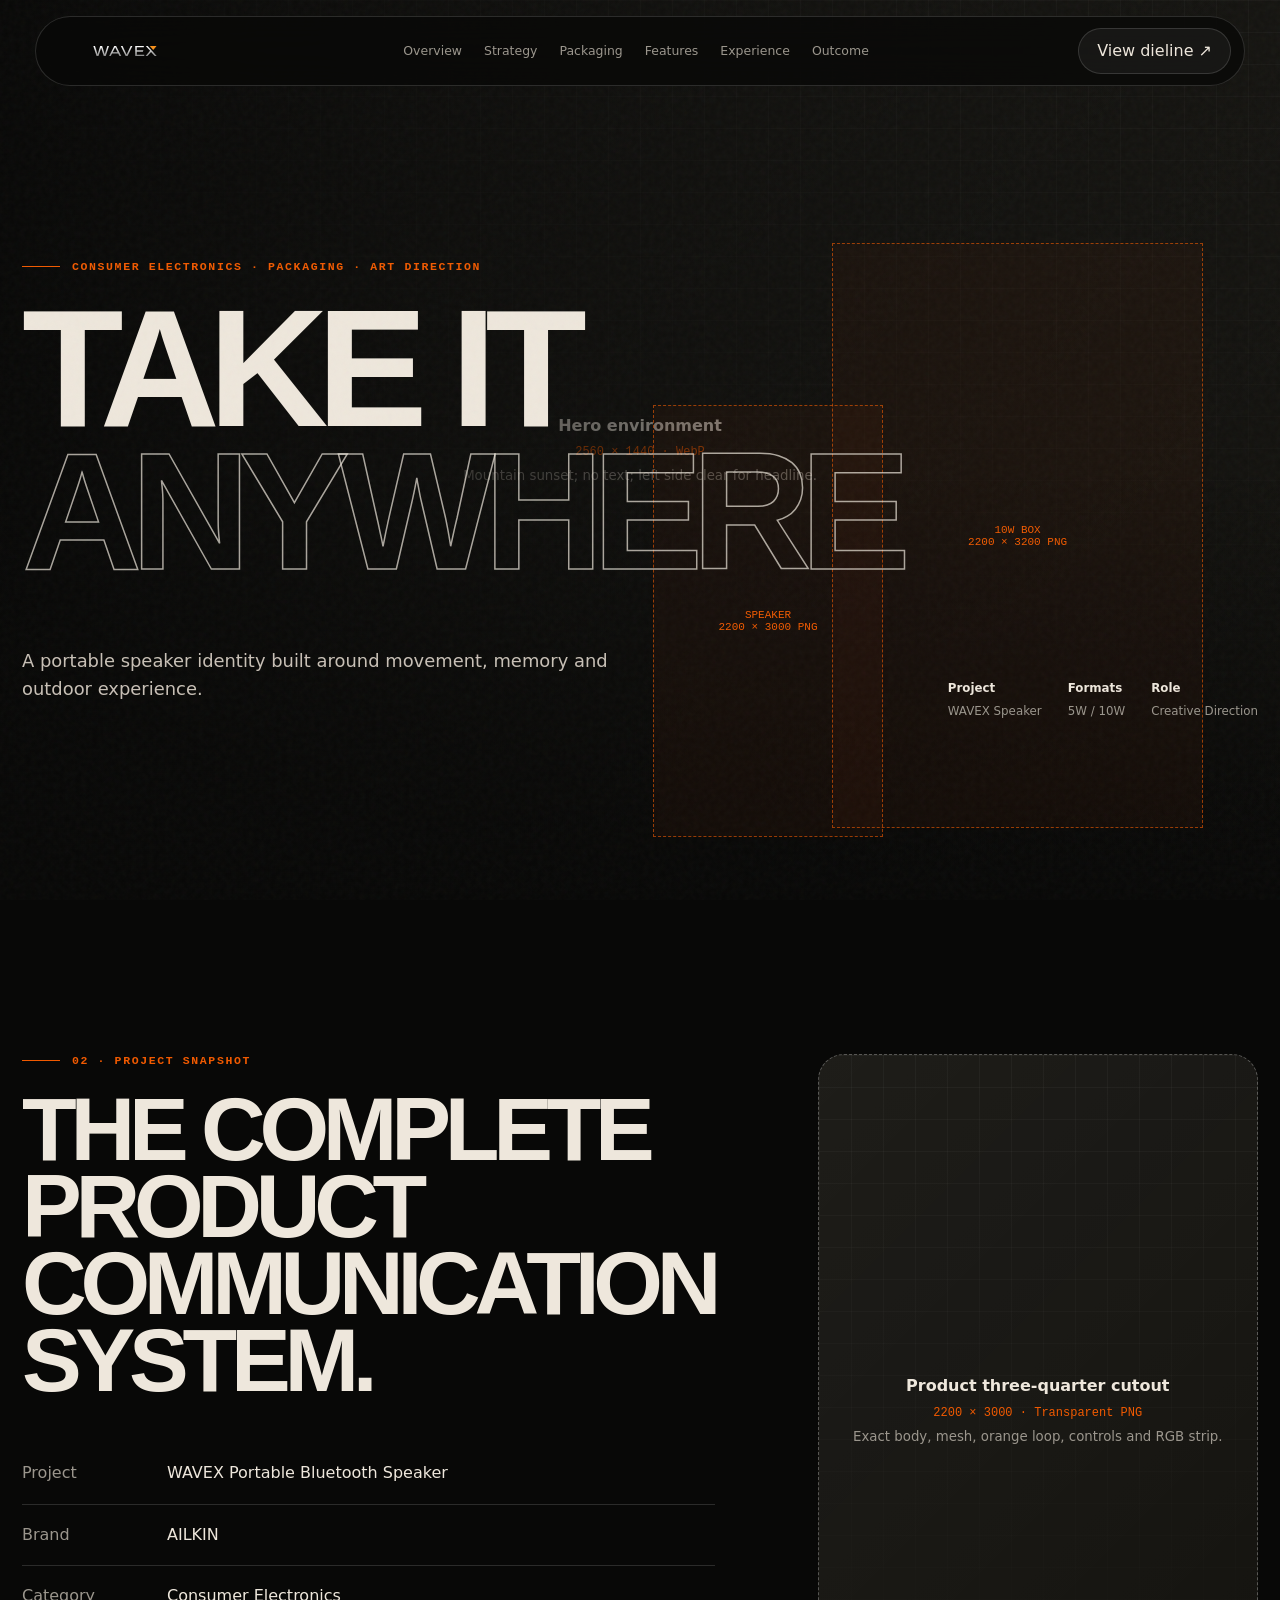
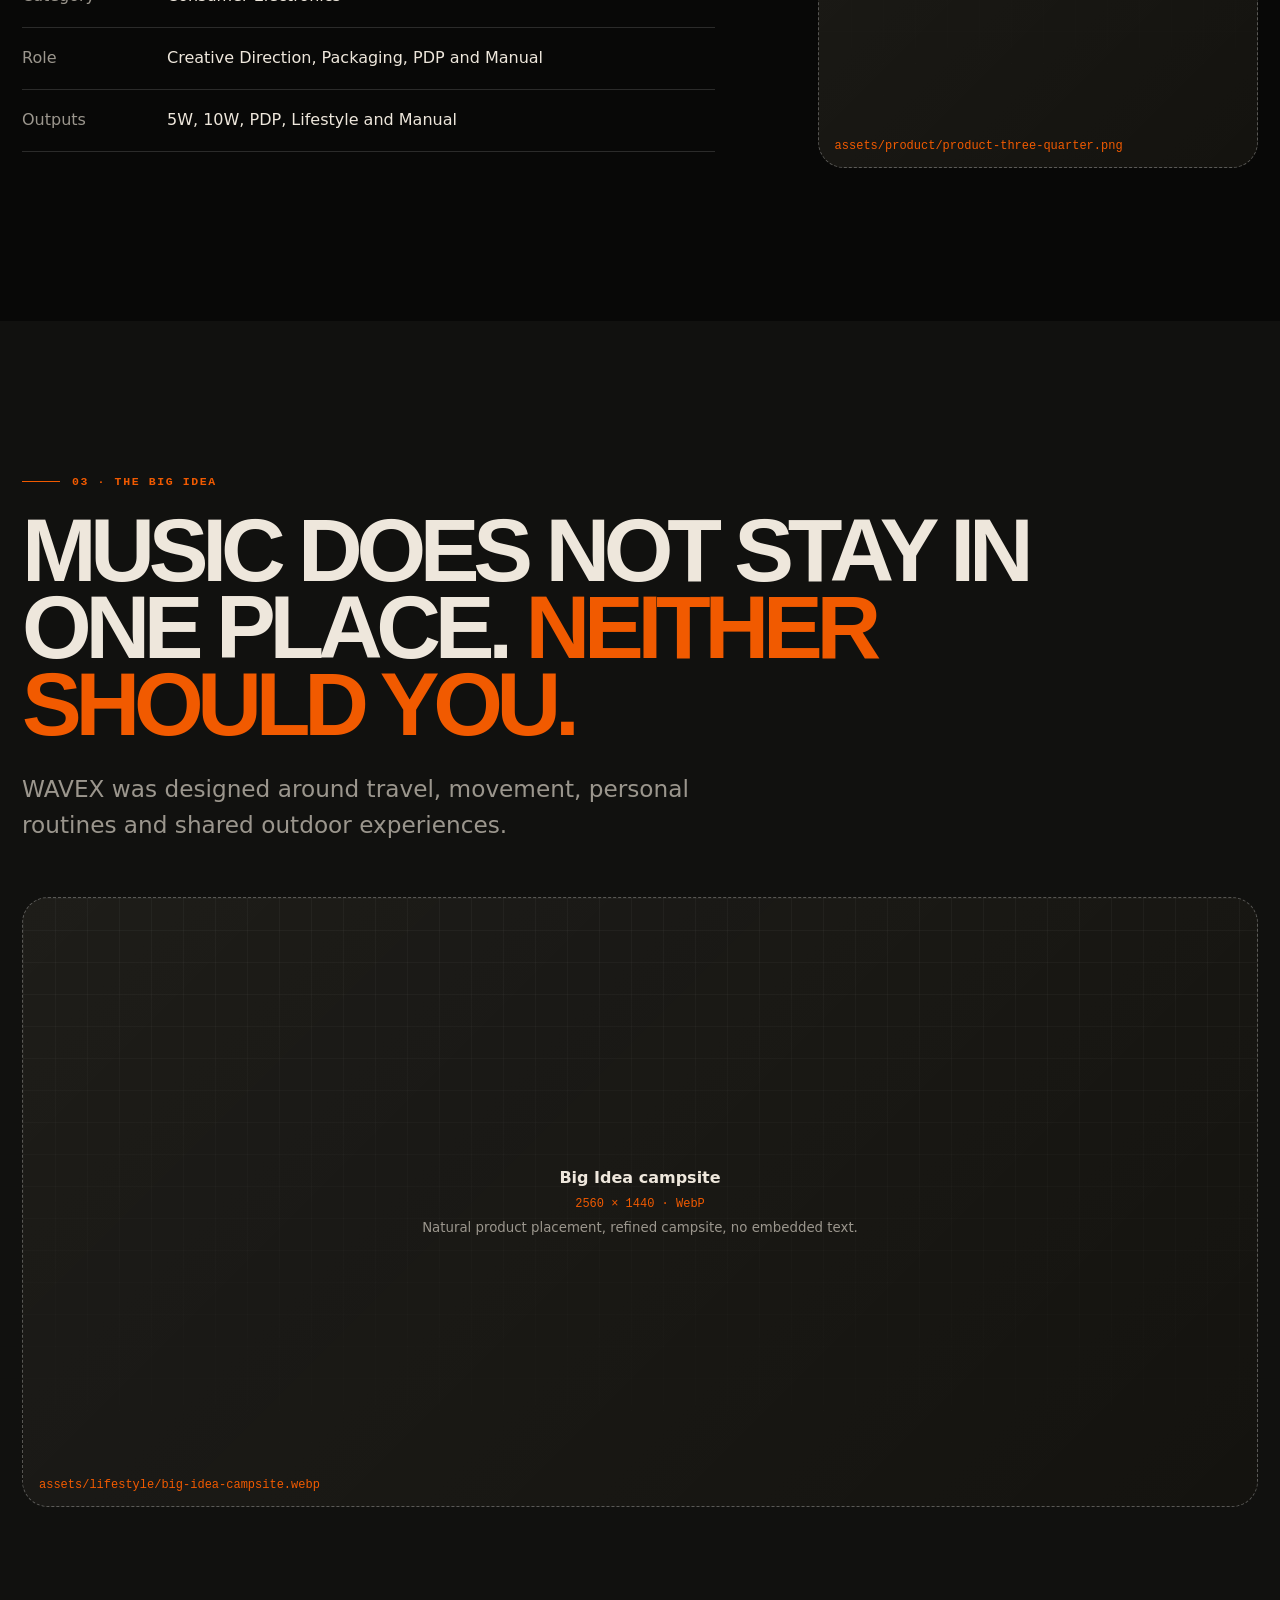
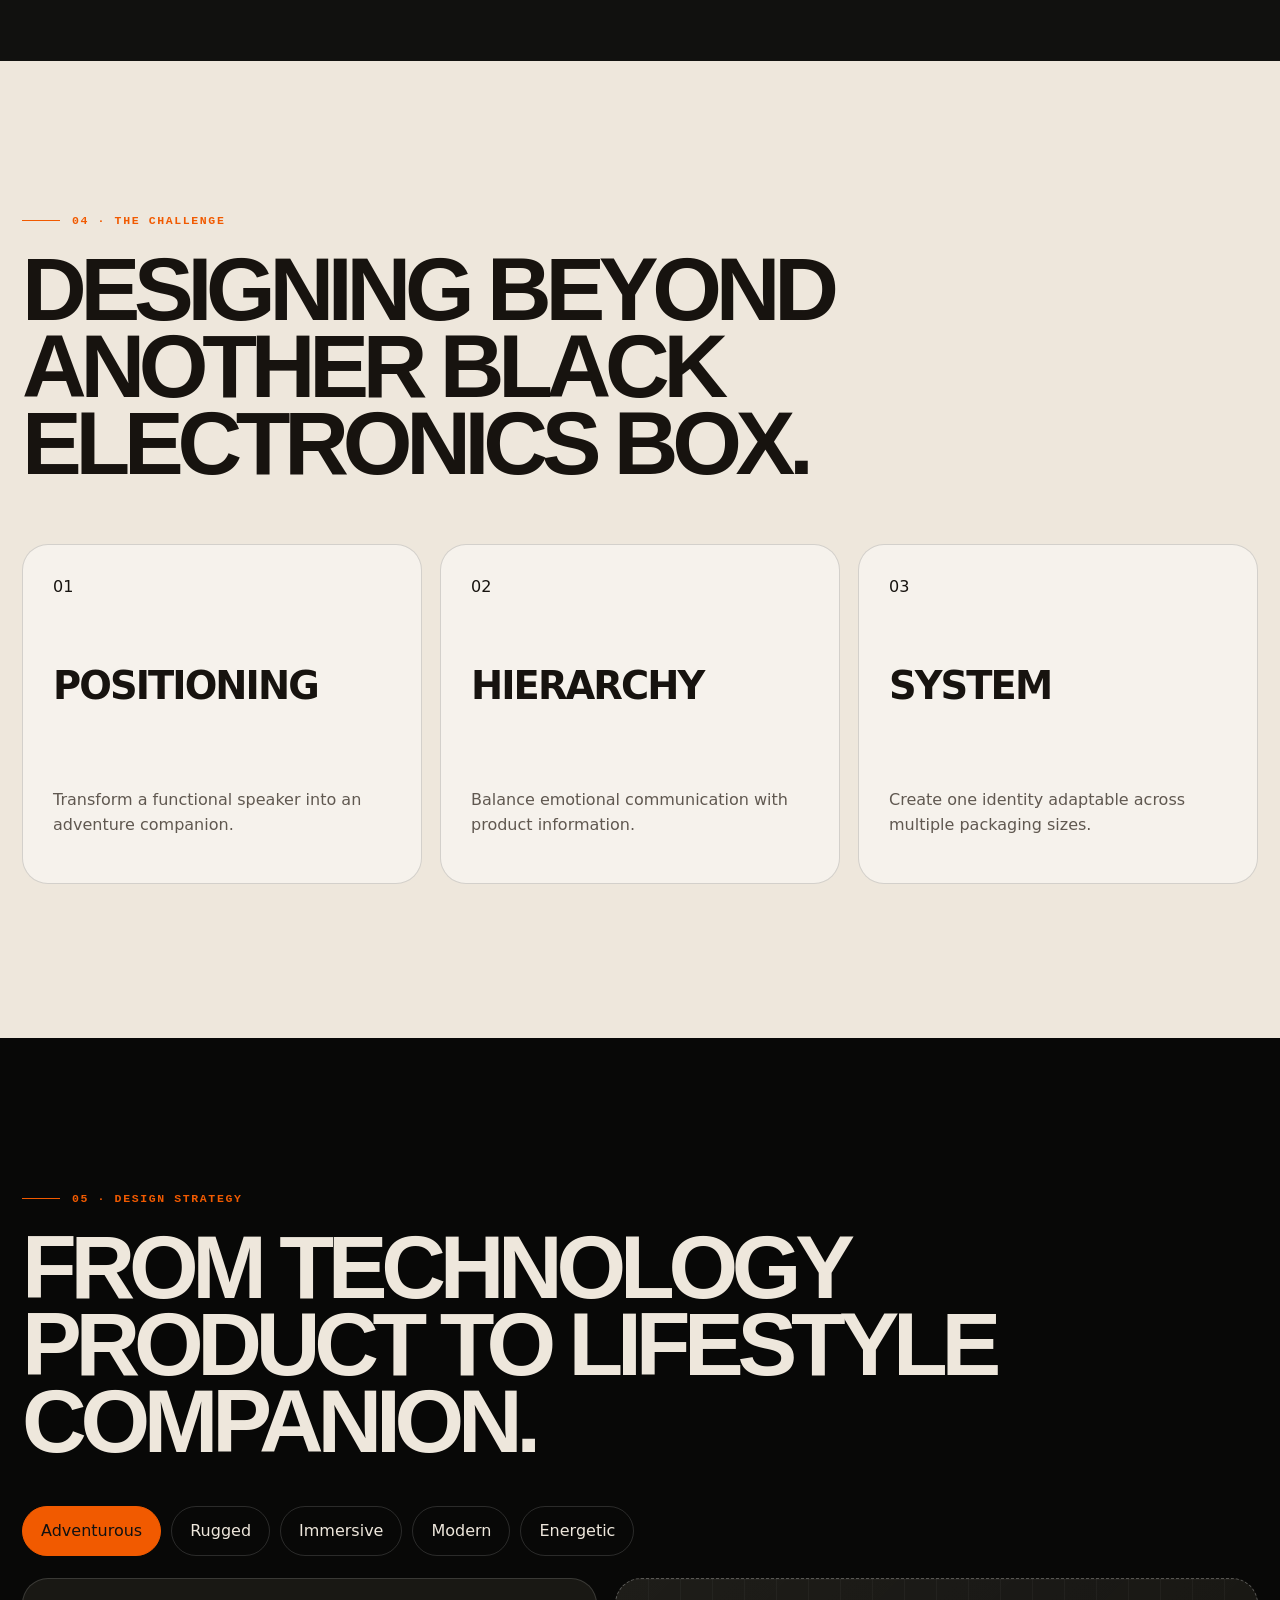
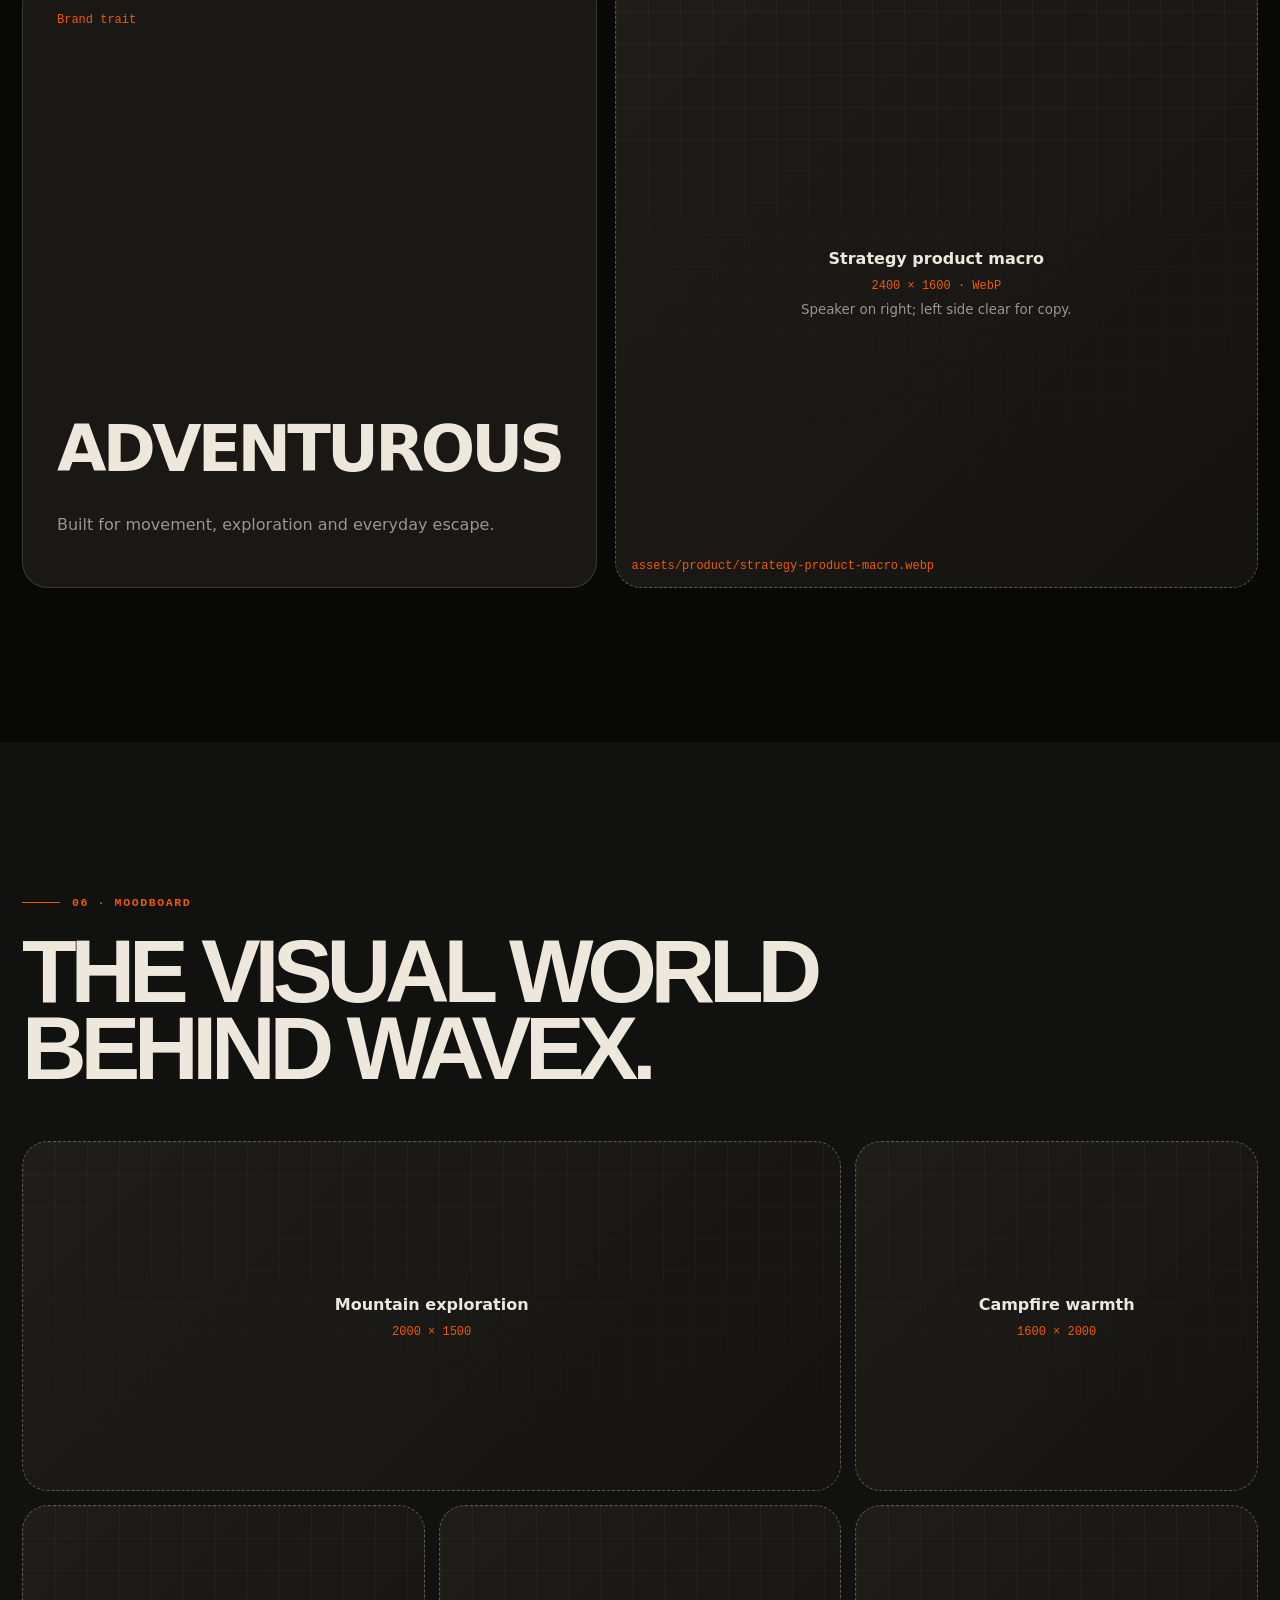
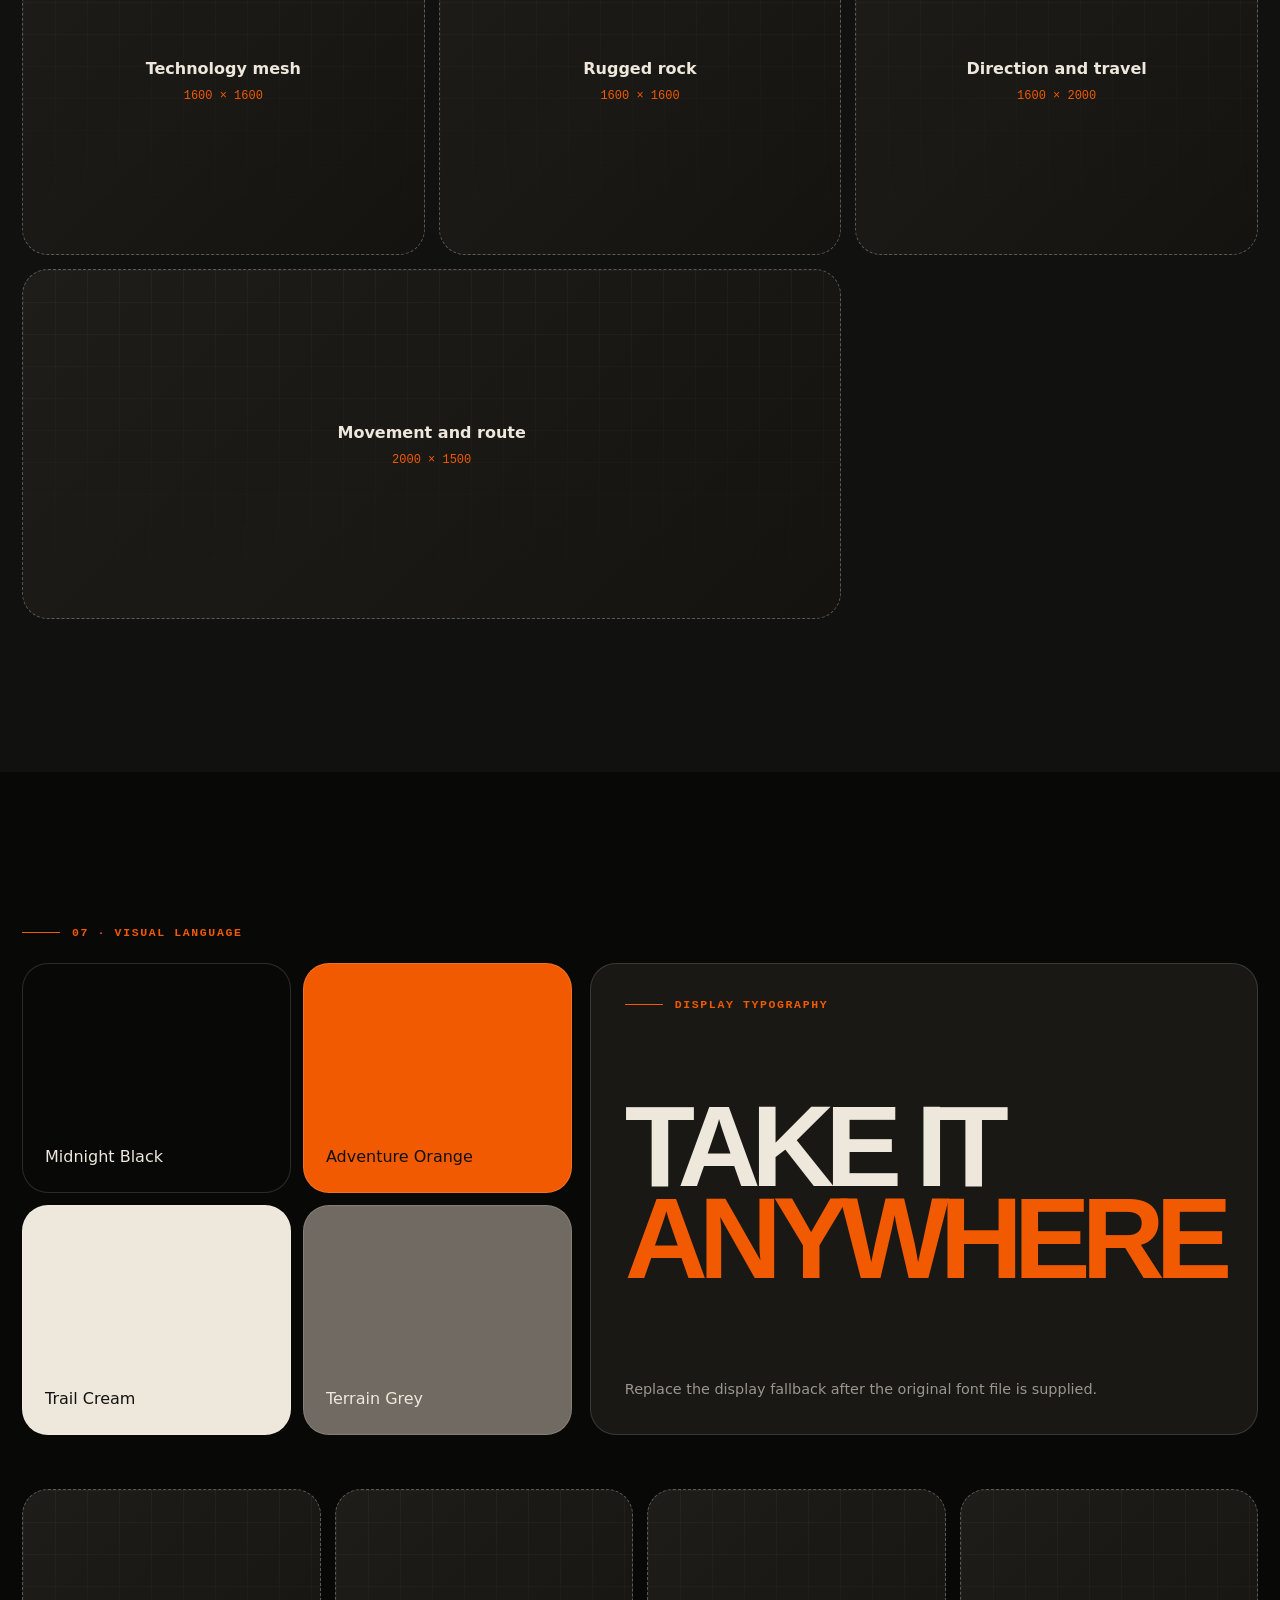
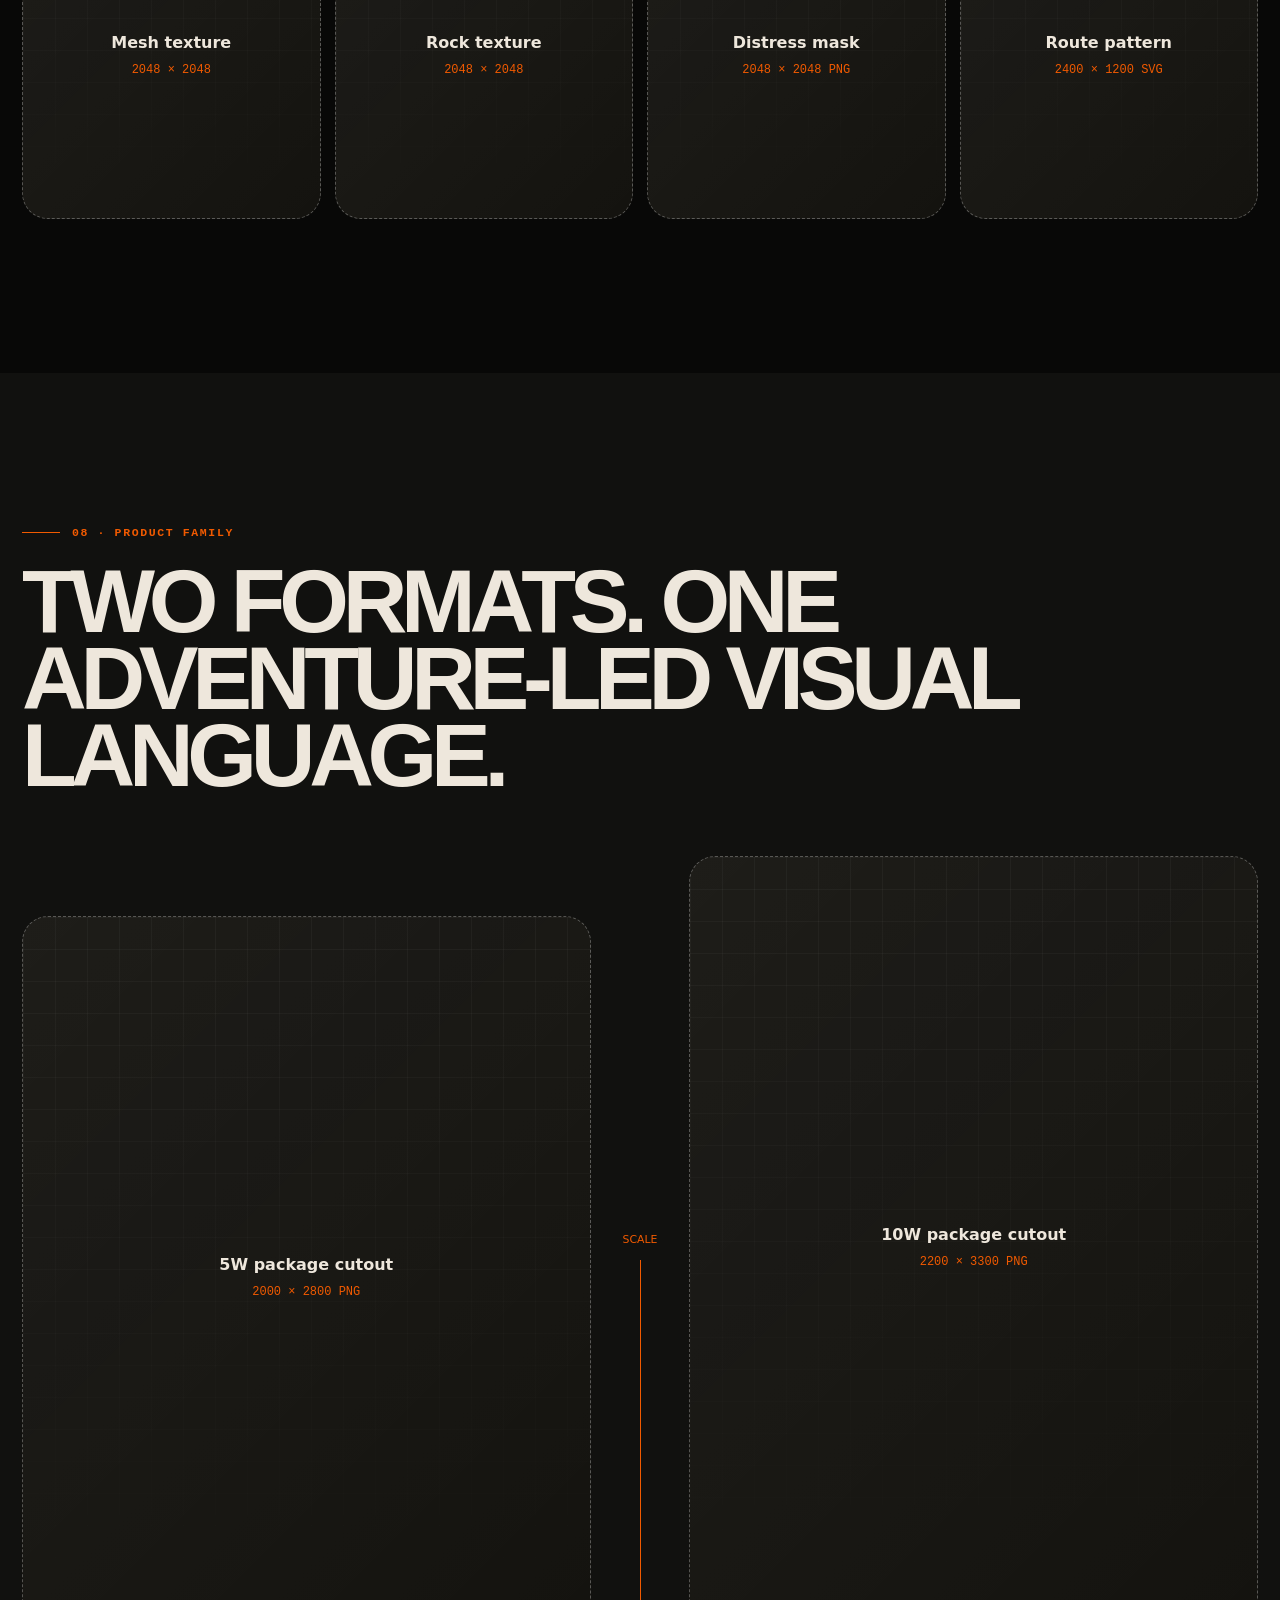
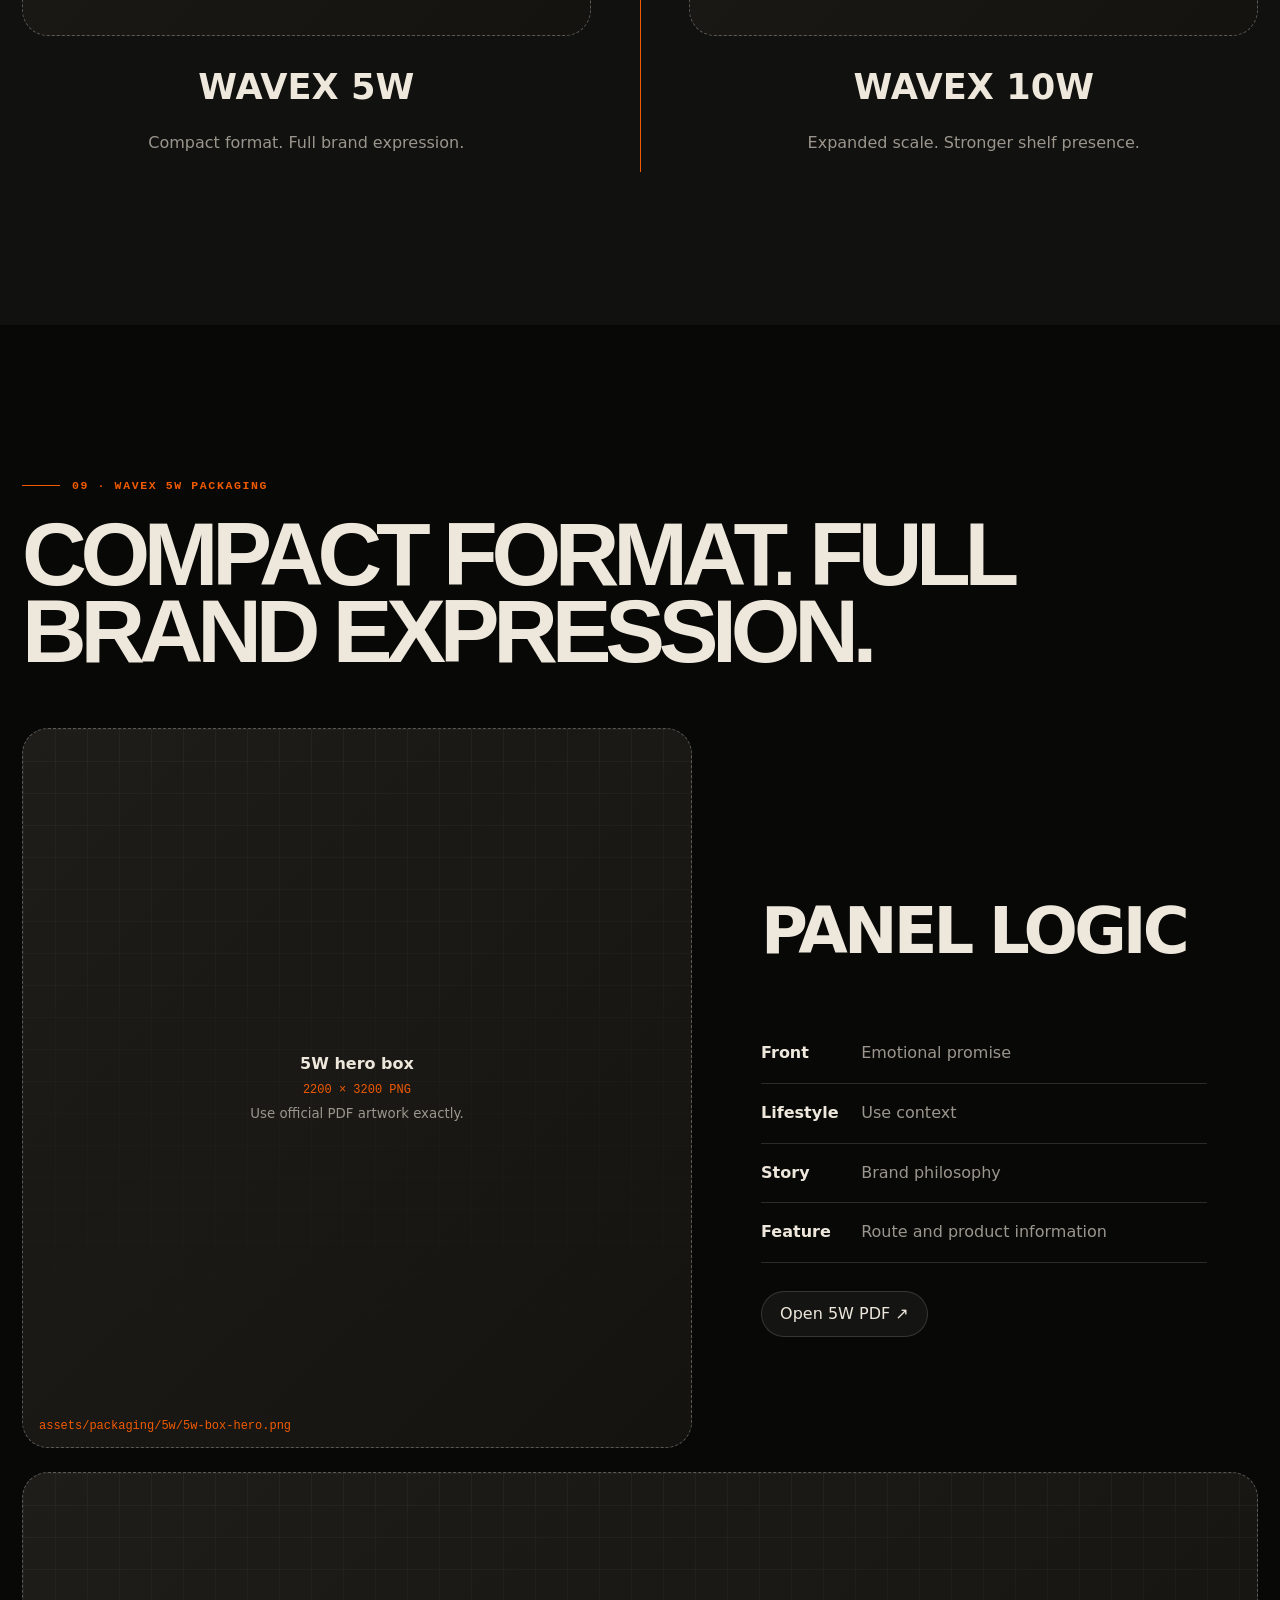
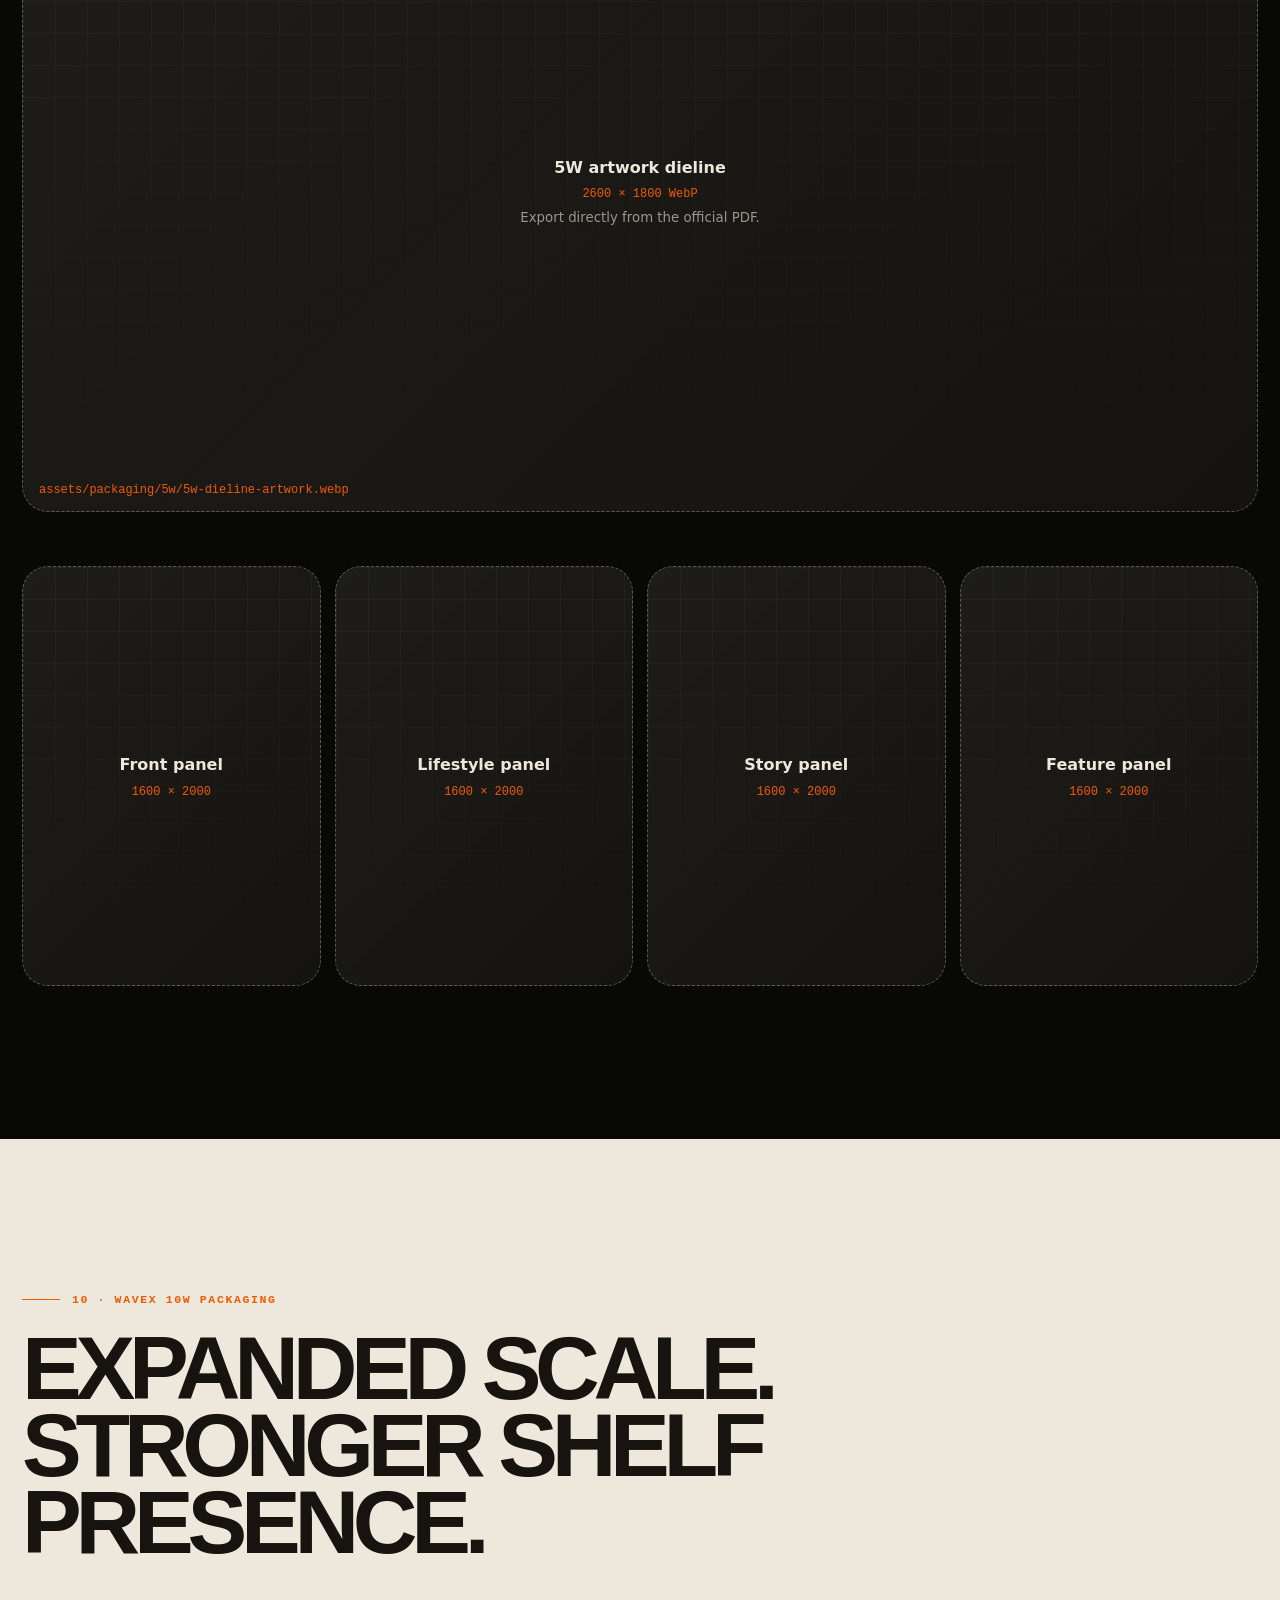
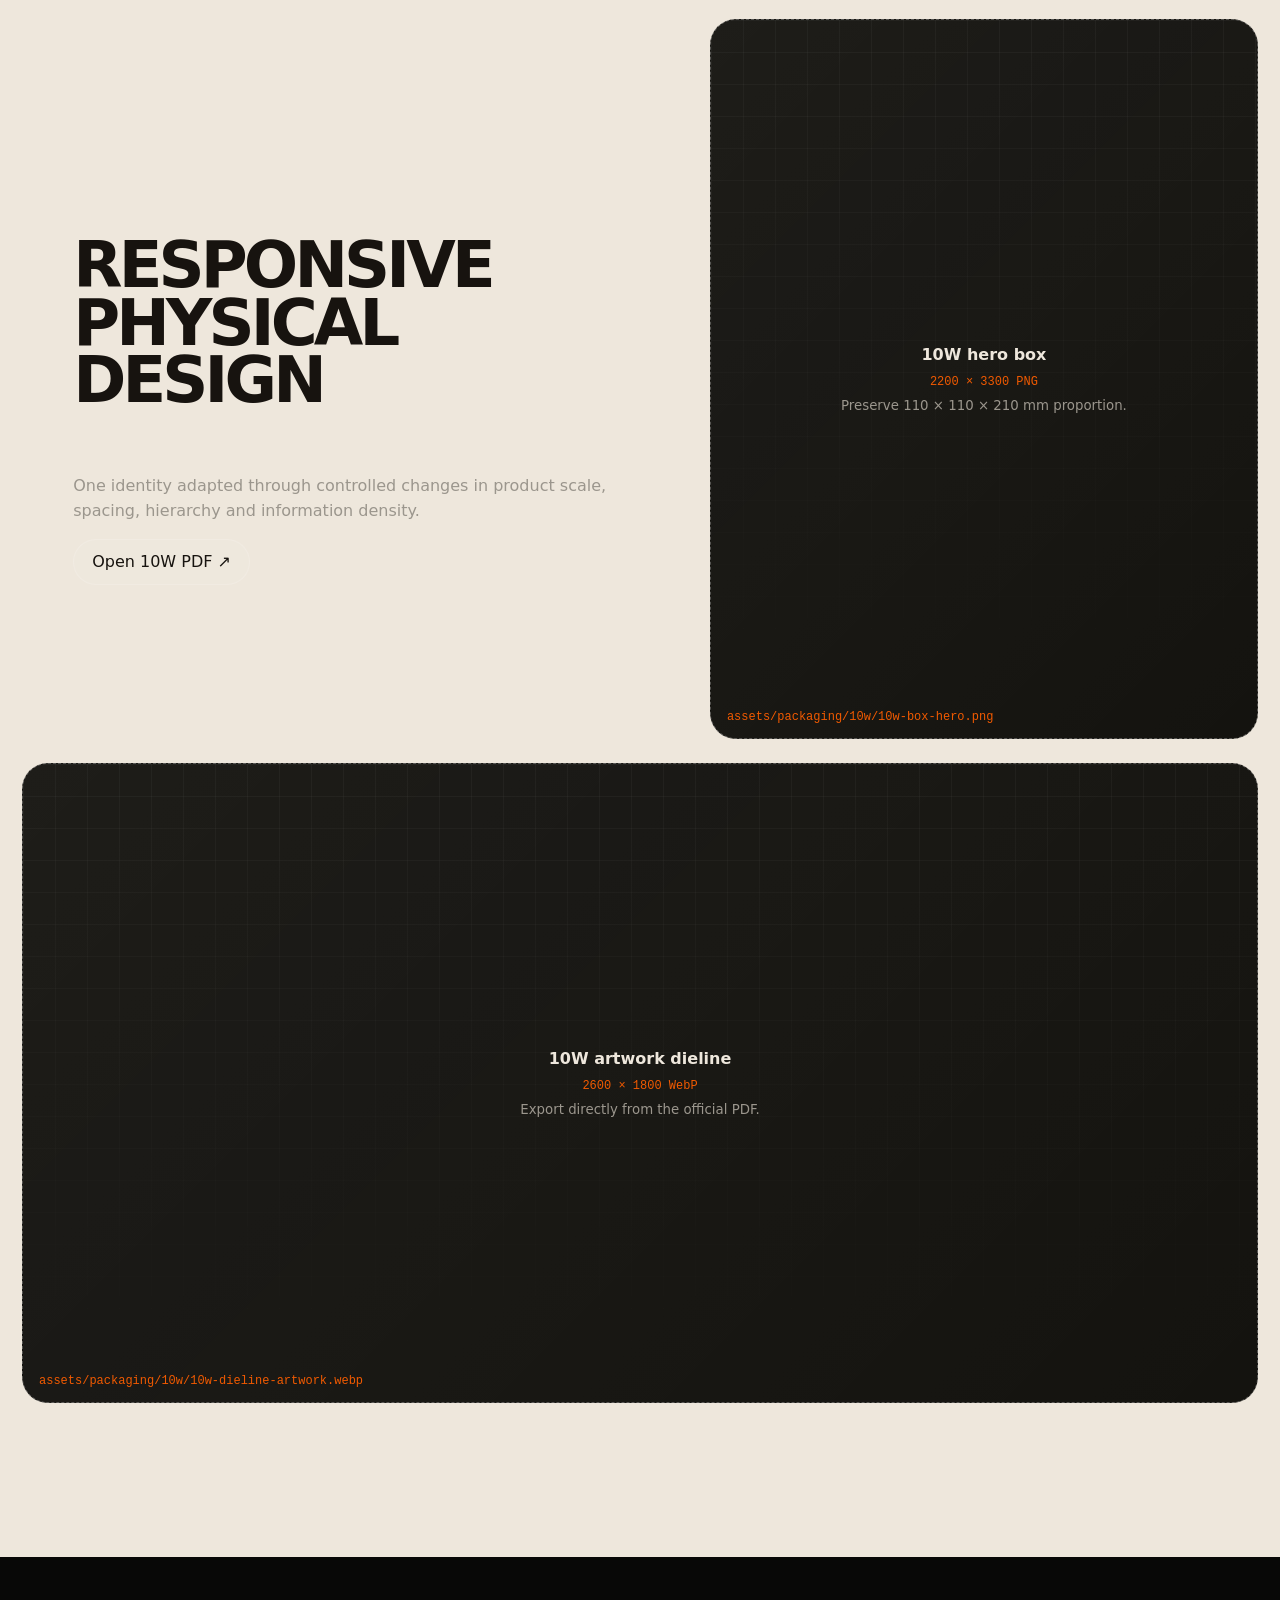
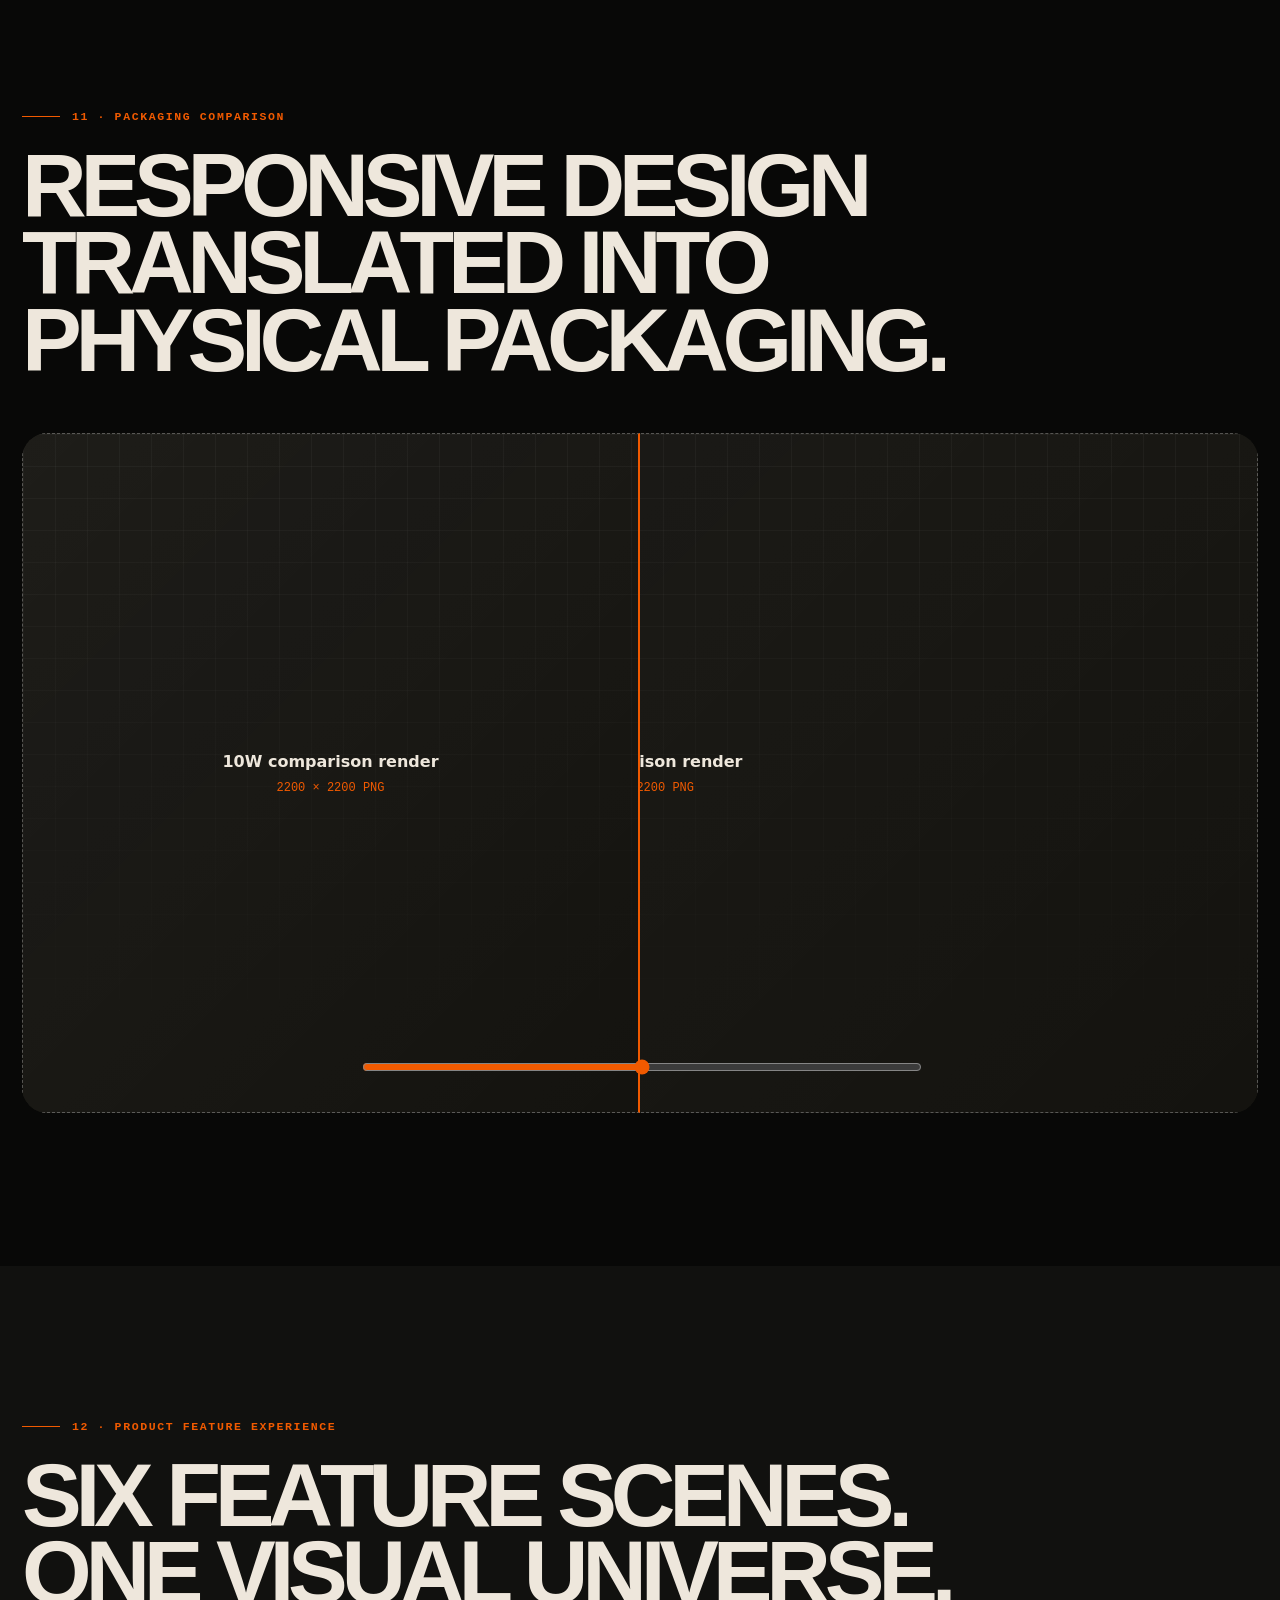
==== commit cdd859bd: "Update index.html" ====
--- a/index.html
+++ b/index.html
@@ -27,7 +27,7 @@
   <div class="noise"></div><div class="progress"></div>
   <header class="nav"><a class="logo" href="#hero"><img src="assets/brand/wavex-logo.svg" alt="WAVEX"></a><nav class="nav-links" id="navLinks"><a href="#overview">Overview</a><a href="#strategy">Strategy</a><a href="#packaging">Packaging</a><a href="#features">Features</a><a href="#experience">Experience</a><a href="#outcome">Outcome</a></nav><a class="button" href="pdf/WAVEX-10W-Packaging.pdf" target="_blank">View dieline ↗</a><button class="menu" id="menu">☰</button></header>
   <main>
-    <section class="hero" id="hero"><div class="hero-bg"><div class="slot" style="position:absolute;inset:0;min-height:100%;border:0;border-radius:0"><img src="assets/hero/hero-bg-desktop.webp" alt="" onerror="this.remove()"><div class="slot-copy"><strong>Hero environment</strong><span>2560 × 1440 · WebP</span><small>Mountain sunset; no text; left side clear for headline.</small></div><div class="slot-path">assets/hero/hero-bg-desktop.webp</div></div></div><div class="hero-layer hero-box"><img src="assets/hero/hero-10w-box.png" alt="10W package" onerror="this.remove()">10W BOX<br>2200 × 3200 PNG</div><div class="hero-layer hero-product"><img src="assets/hero/hero-speaker.png" alt="WAVEX speaker" onerror="this.remove()">SPEAKER<br>2200 × 3000 PNG</div><div class="container hero-content"><p class="section-label reveal">Consumer electronics · Packaging · Art direction</p><h1 class="display reveal"><span>Take It</span><span class="outline">Anywhere</span></h1><div class="hero-bottom reveal"><p>A portable speaker identity built around movement, memory and outdoor experience.</p><div class="hero-meta"><span><b>Project</b>WAVEX Speaker</span><span><b>Formats</b>5W / 10W</span><span><b>Role</b>Creative Direction</span></div></div></div></section>
+    <section class="hero" id="hero"><div class="hero-bg"><div class="slot" style="position:absolute;inset:0;min-height:100%;border:0;border-radius:0"><img src="assets/hero/hero-bg-desktop.webp" alt="" onerror="this.remove()"><div class="slot-copy"><strong>Hero environment</strong><span>2560 × 1440 · WebP</span><small>Mountain sunset; no text; left side clear for headline.</small></div></div></div><div class="hero-layer hero-box"><img src="assets/hero/hero-10w-box.png" alt="10W package" onerror="this.remove()">10W BOX<br>2200 × 3200 PNG</div><div class="hero-layer hero-product"><img src="assets/hero/hero-speaker.png" alt="WAVEX speaker" onerror="this.remove()">SPEAKER<br>2200 × 3000 PNG</div><div class="container hero-content"><p class="section-label reveal">Consumer electronics · Packaging · Art direction</p><h1 class="display reveal"><span>Take It</span><span class="outline">Anywhere</span></h1><div class="hero-bottom reveal"><p>A portable speaker identity built around movement, memory and outdoor experience.</p><div class="hero-meta"><span><b>Project</b>WAVEX Speaker</span><span><b>Formats</b>5W / 10W</span><span><b>Role</b>Creative Direction</span></div></div></div></section>
     <section class="section" id="overview"><div class="container two"><div><p class="section-label reveal">02 · Project Snapshot</p><h2 class="heading reveal">The complete product communication system.</h2><dl class="facts reveal"><div><dt>Project</dt><dd>WAVEX Portable Bluetooth Speaker</dd></div><div><dt>Brand</dt><dd>AILKIN</dd></div><div><dt>Category</dt><dd>Consumer Electronics</dd></div><div><dt>Role</dt><dd>Creative Direction, Packaging, PDP and Manual</dd></div><div><dt>Outputs</dt><dd>5W, 10W, PDP, Lifestyle and Manual</dd></div></dl></div><div class="slot portrait contain reveal"><img src="assets/product/product-three-quarter.png" alt="WAVEX speaker" onerror="this.remove()"><div class="slot-copy"><strong>Product three-quarter cutout</strong><span>2200 × 3000 · Transparent PNG</span><small>Exact body, mesh, orange loop, controls and RGB strip.</small></div><div class="slot-path">assets/product/product-three-quarter.png</div></div></div></section>
     <section class="section surface"><div class="container"><p class="section-label reveal">03 · The Big Idea</p><h2 class="heading reveal">Music does not stay in one place. <span class="accent">Neither should you.</span></h2><p class="lead reveal">WAVEX was designed around travel, movement, personal routines and shared outdoor experiences.</p><div class="slot wide reveal" style="margin-top:54px"><img src="assets/lifestyle/big-idea-campsite.webp" alt="WAVEX at a campsite" onerror="this.remove()"><div class="slot-copy"><strong>Big Idea campsite</strong><span>2560 × 1440 · WebP</span><small>Natural product placement, refined campsite, no embedded text.</small></div><div class="slot-path">assets/lifestyle/big-idea-campsite.webp</div></div></div></section>
     <section class="section light"><div class="container"><p class="section-label reveal">04 · The Challenge</p><h2 class="heading reveal">Designing beyond another black electronics box.</h2><div class="cards"><article class="card reveal"><span>01</span><h3>Positioning</h3><p>Transform a functional speaker into an adventure companion.</p></article><article class="card reveal"><span>02</span><h3>Hierarchy</h3><p>Balance emotional communication with product information.</p></article><article class="card reveal"><span>03</span><h3>System</h3><p>Create one identity adaptable across multiple packaging sizes.</p></article></div></div></section>
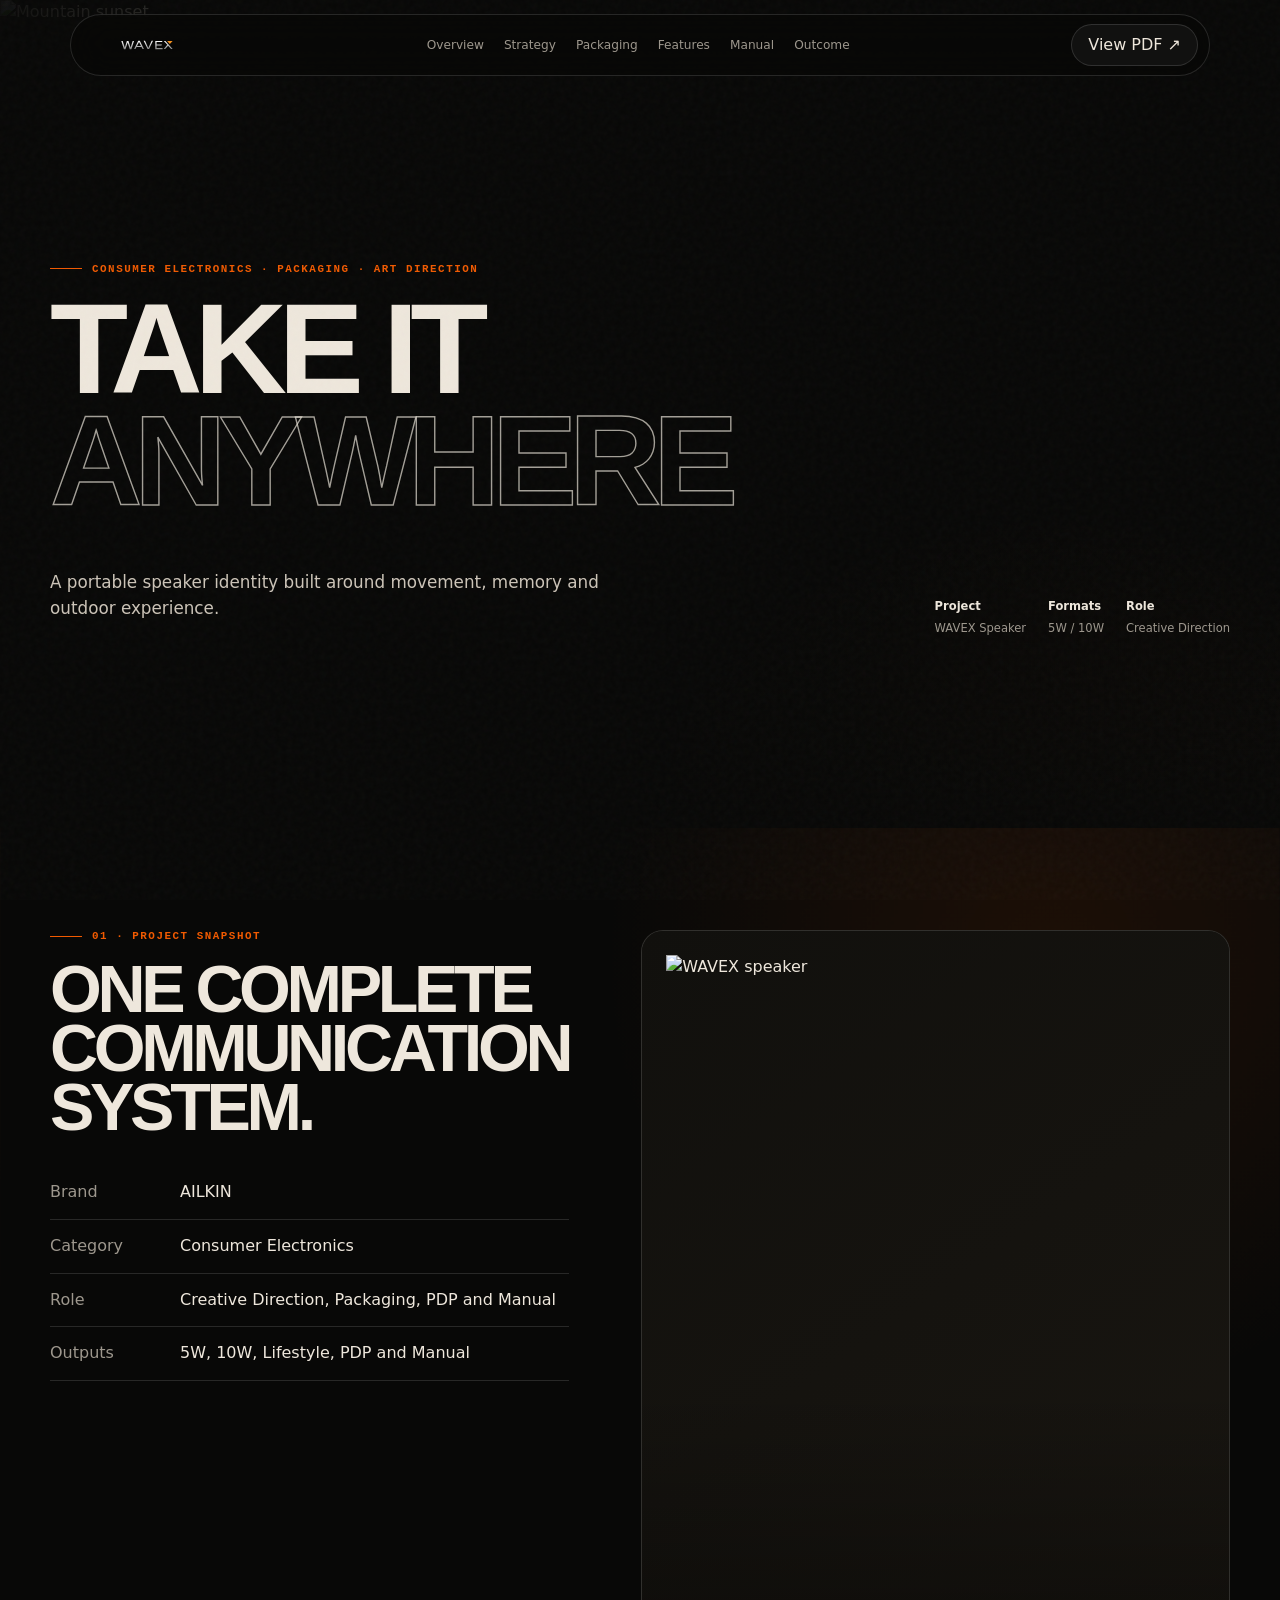
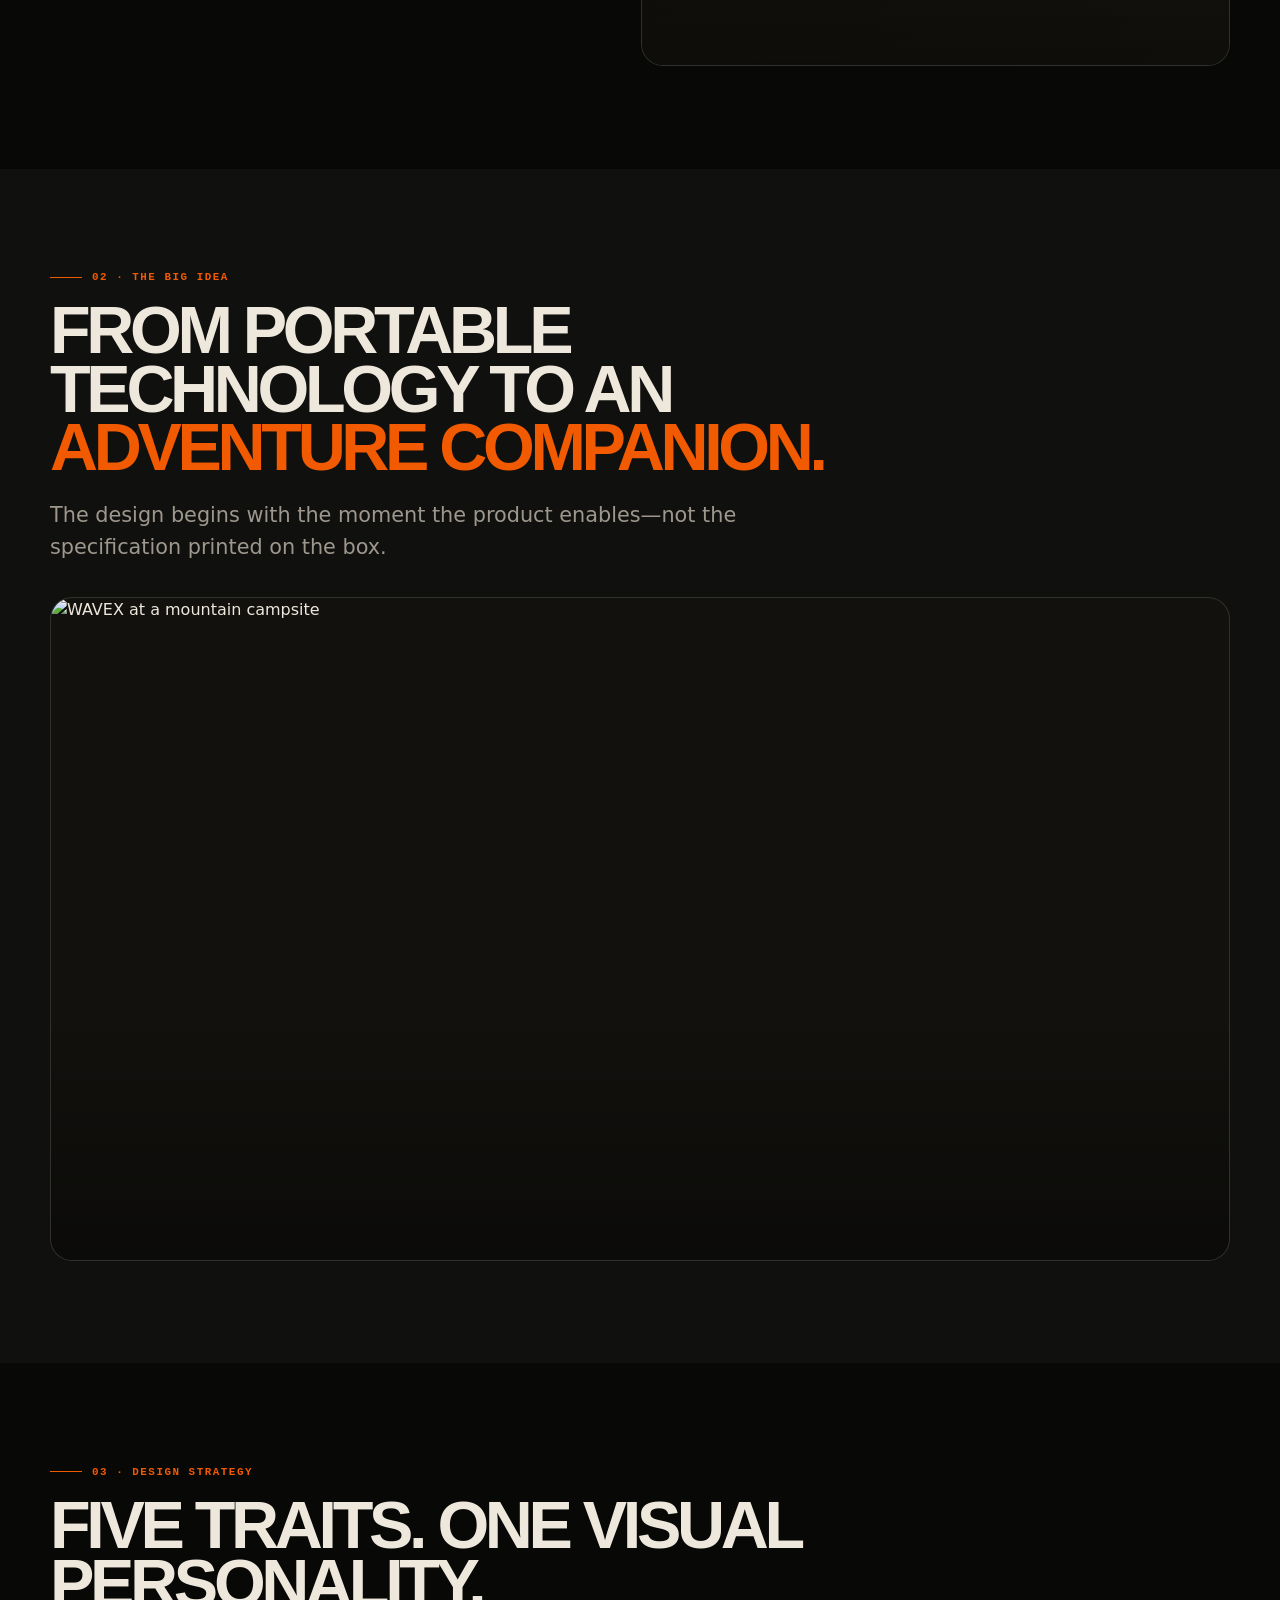
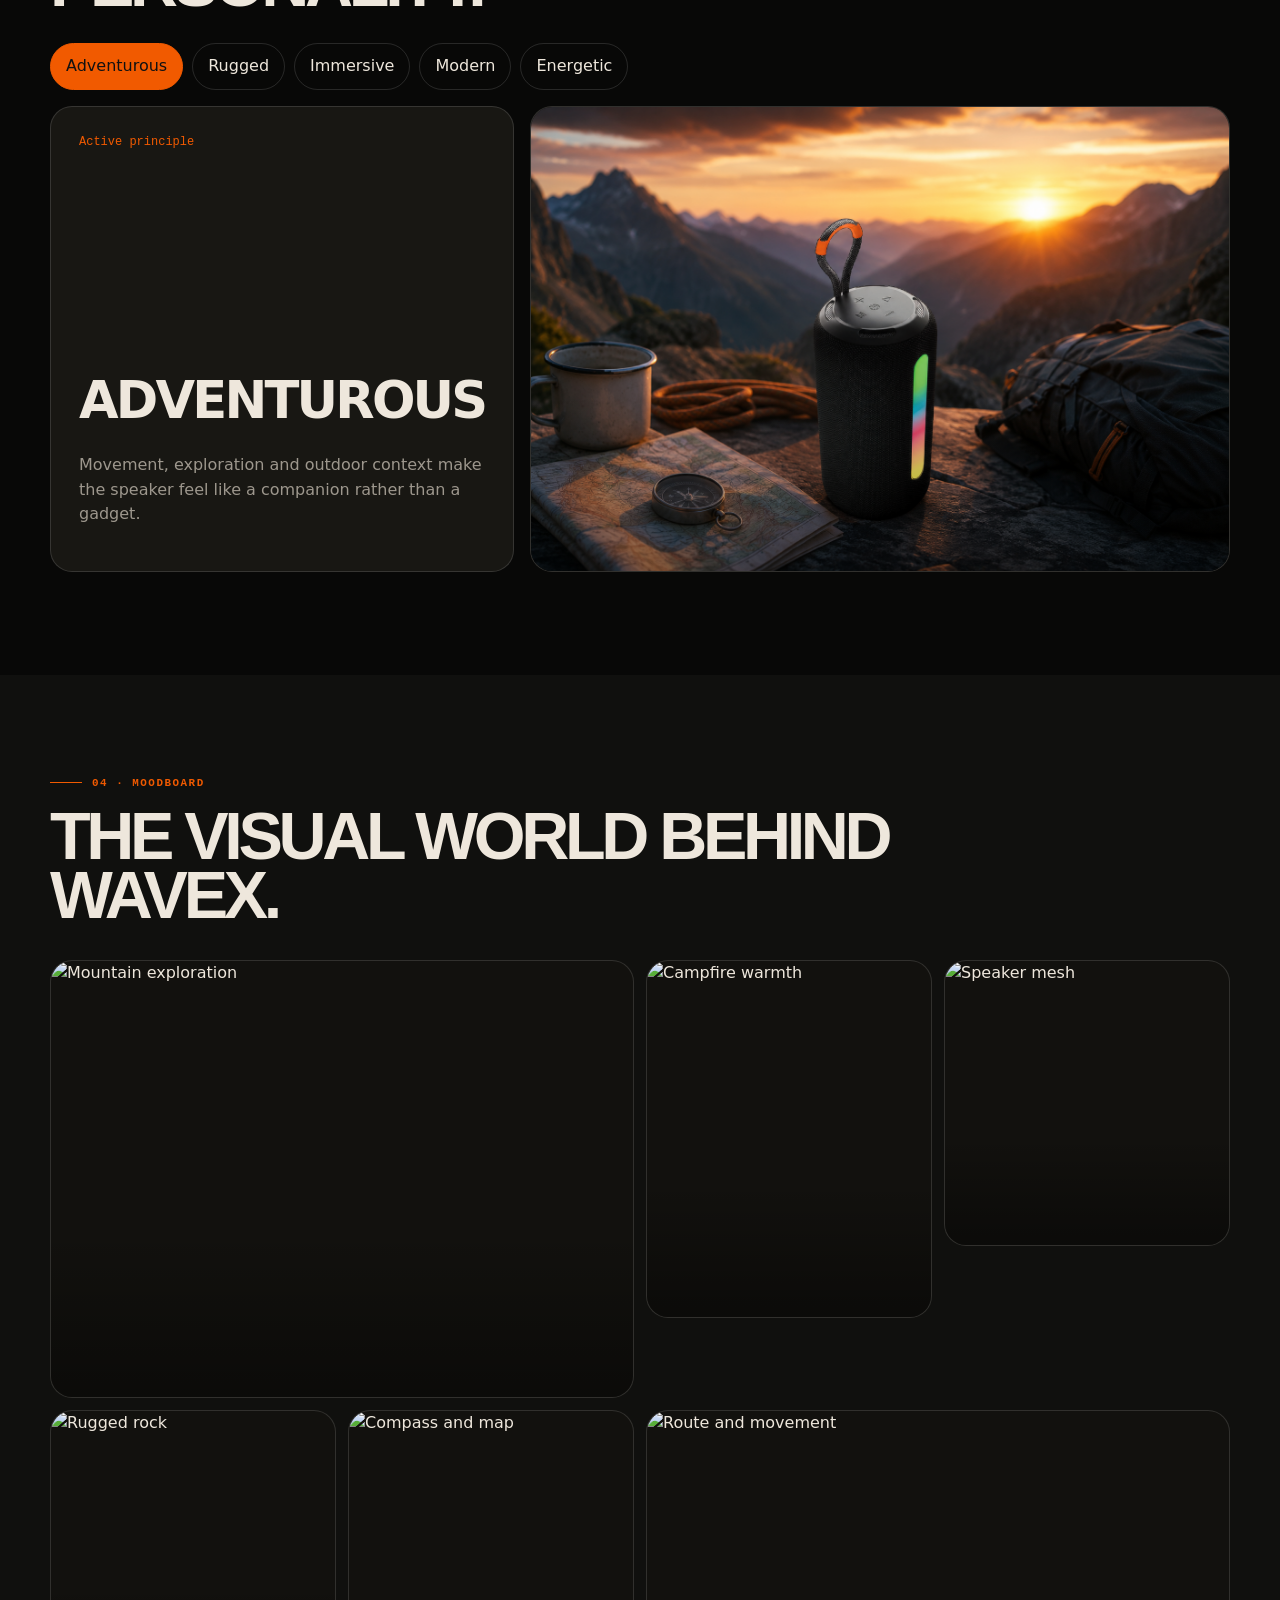
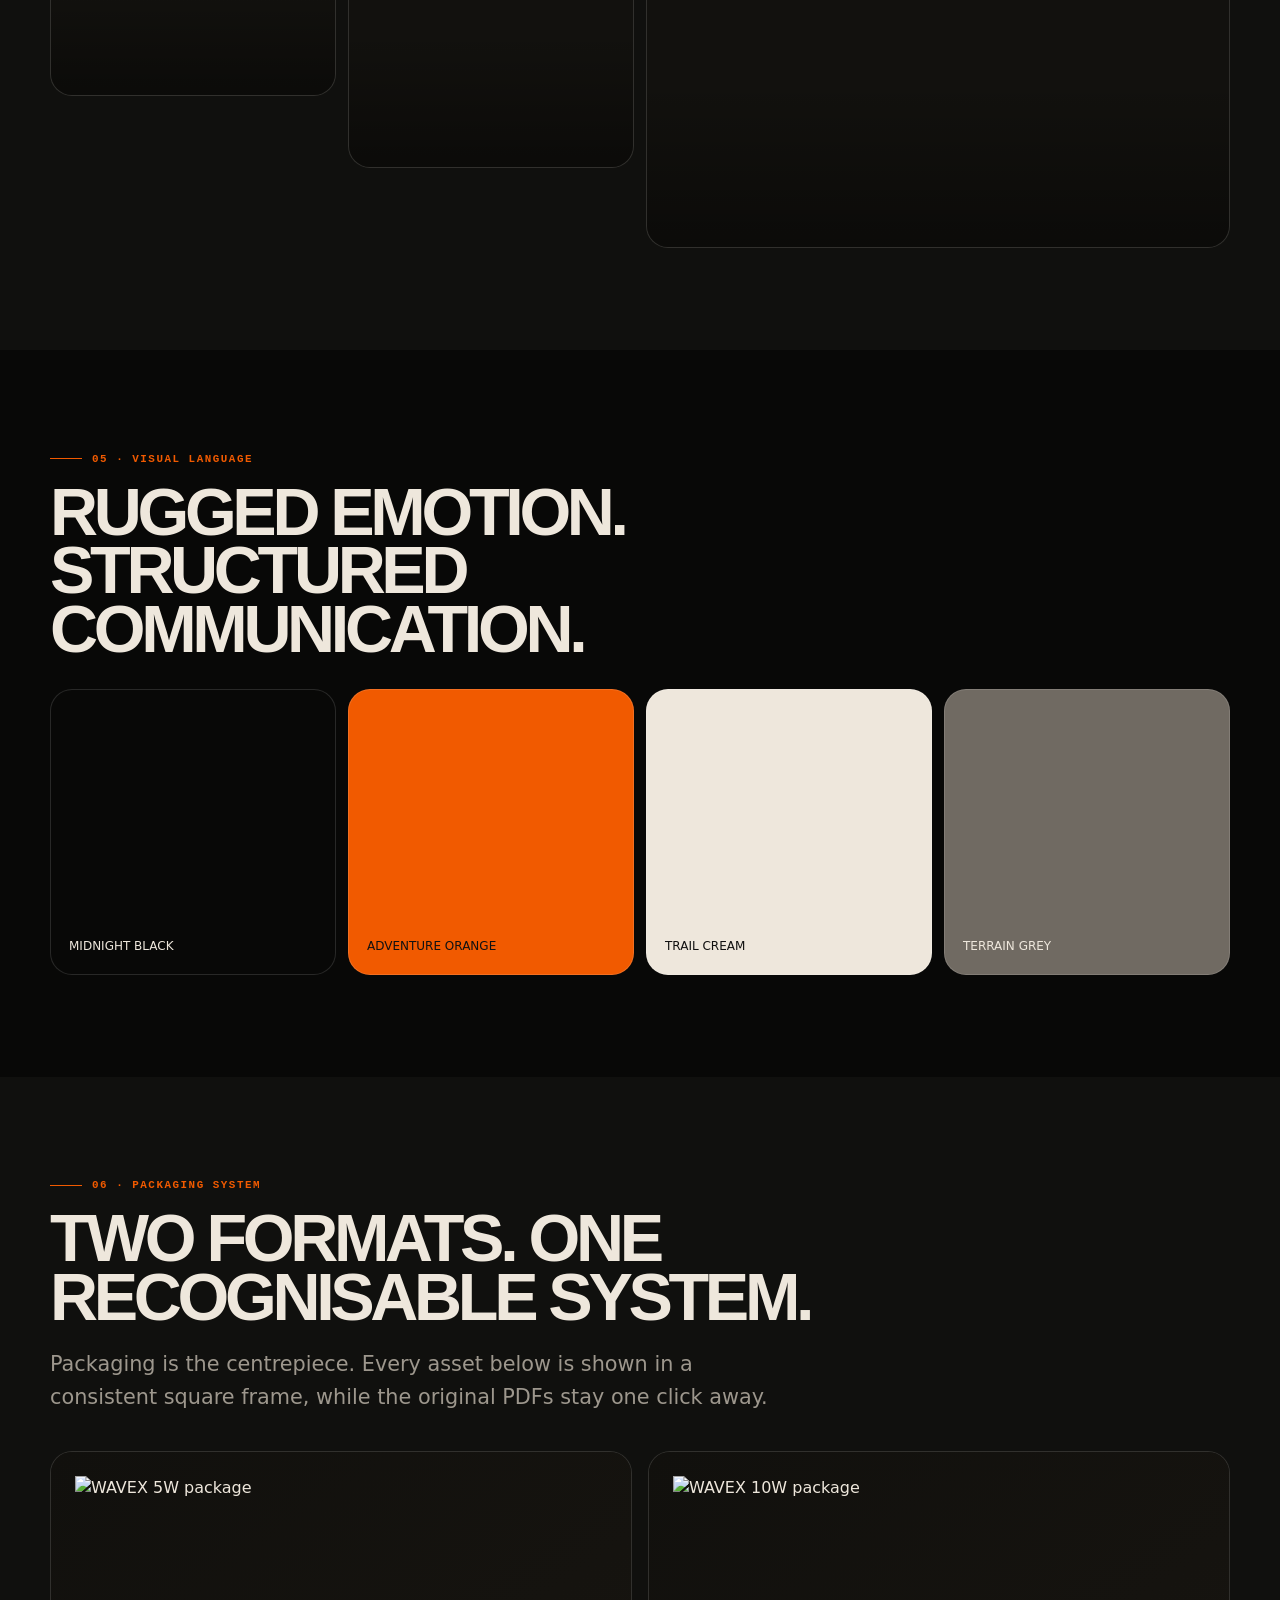
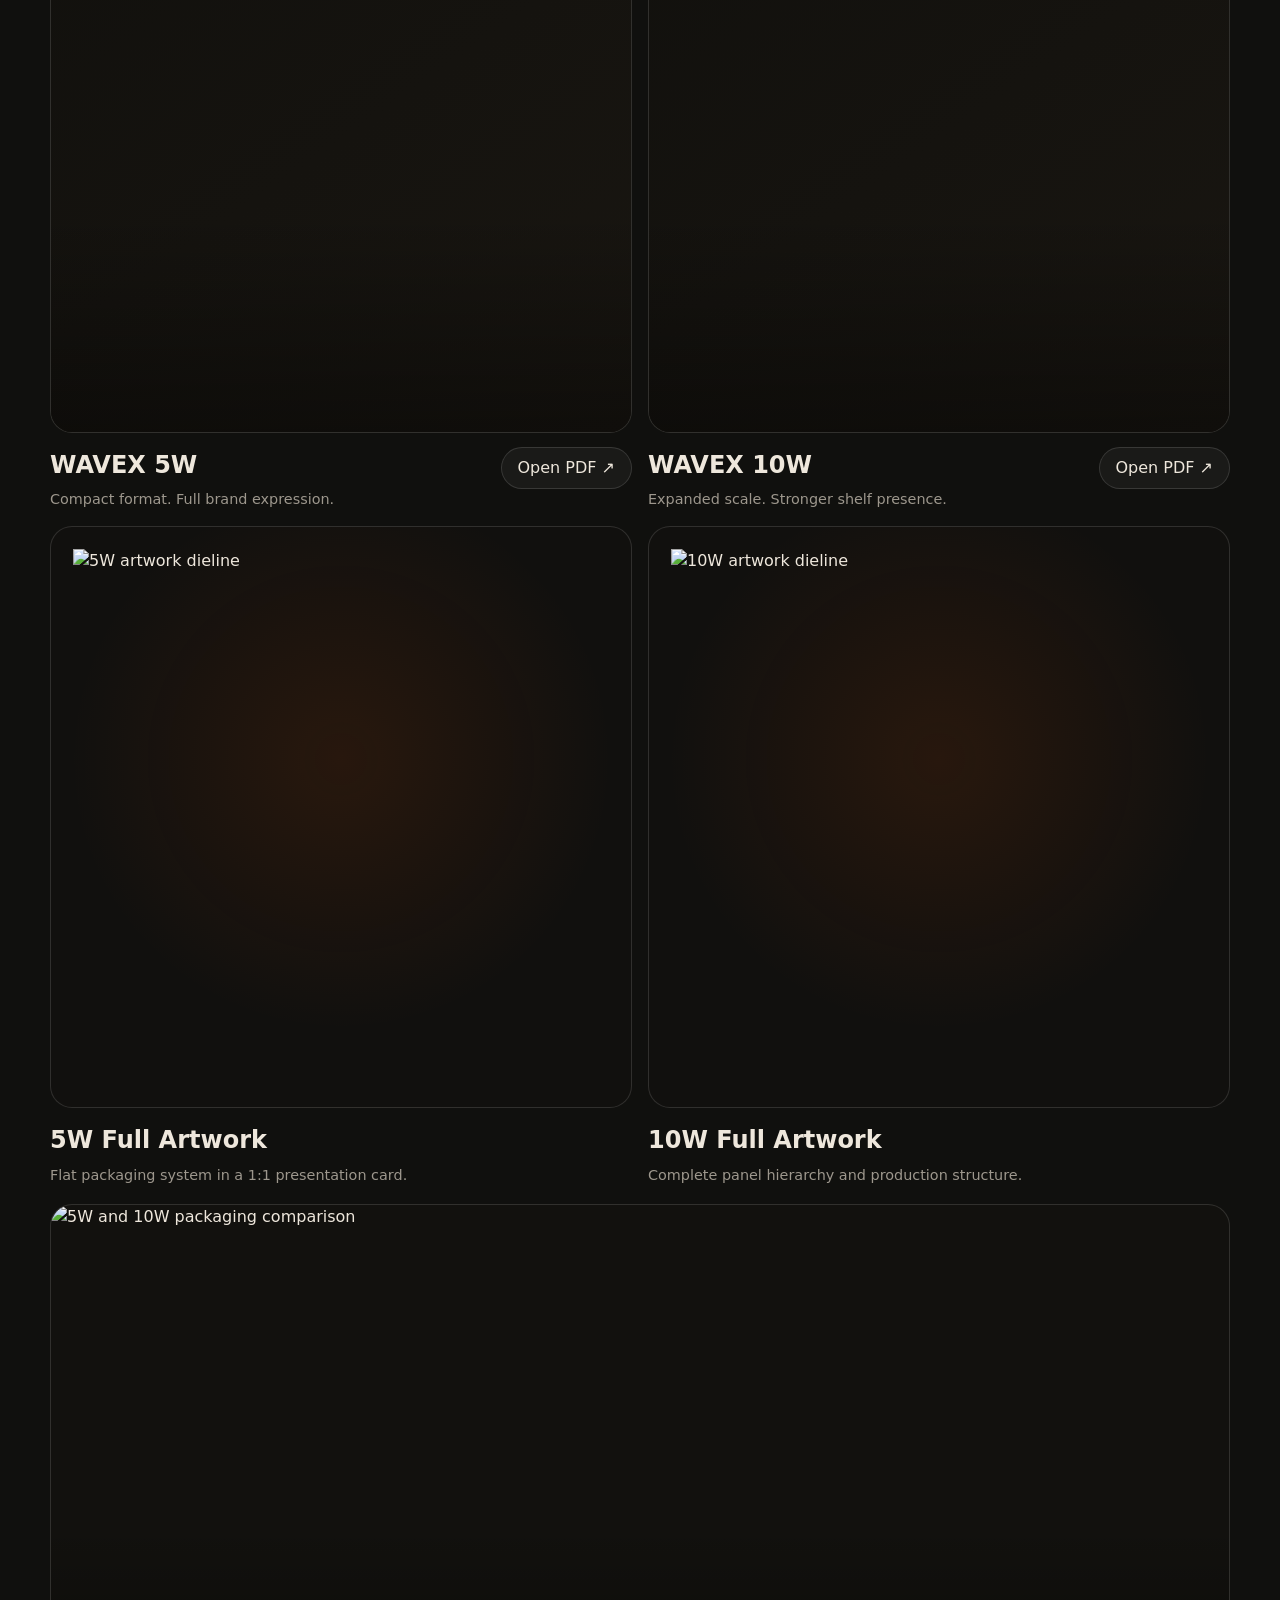
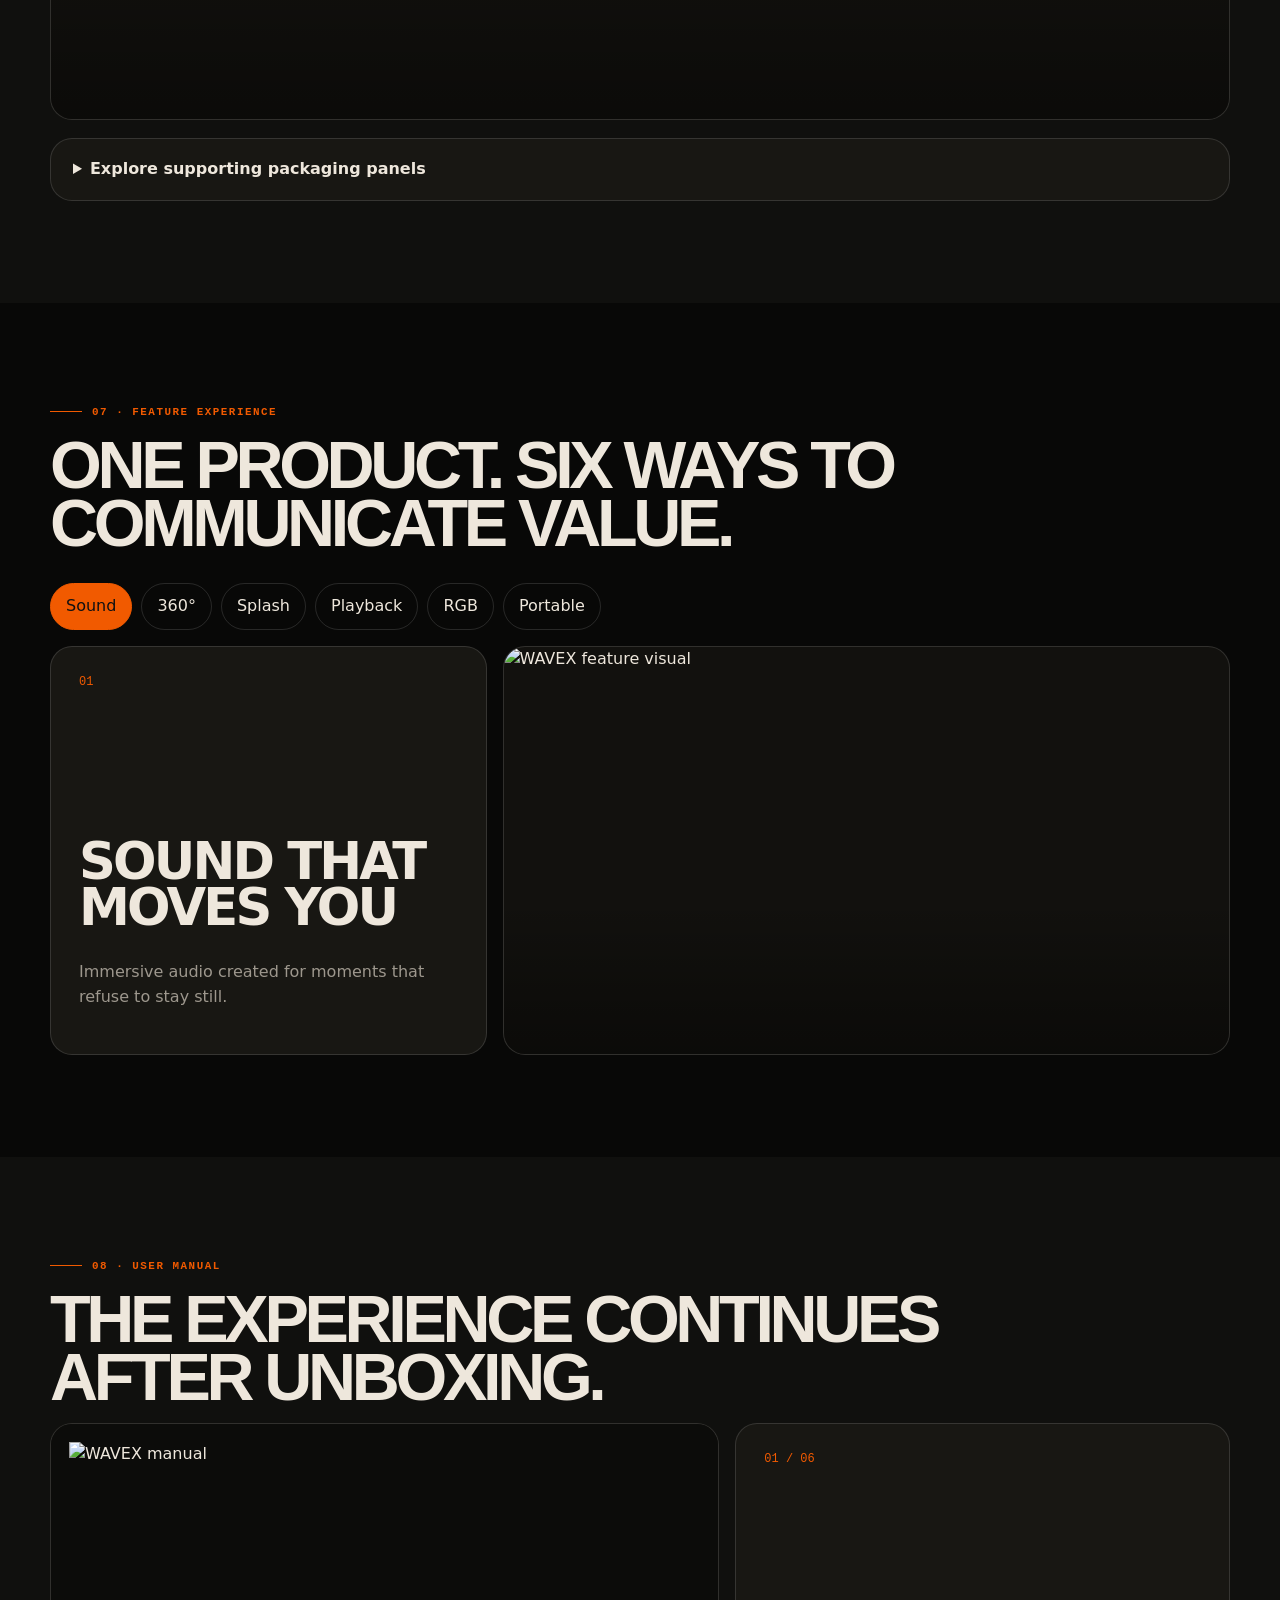
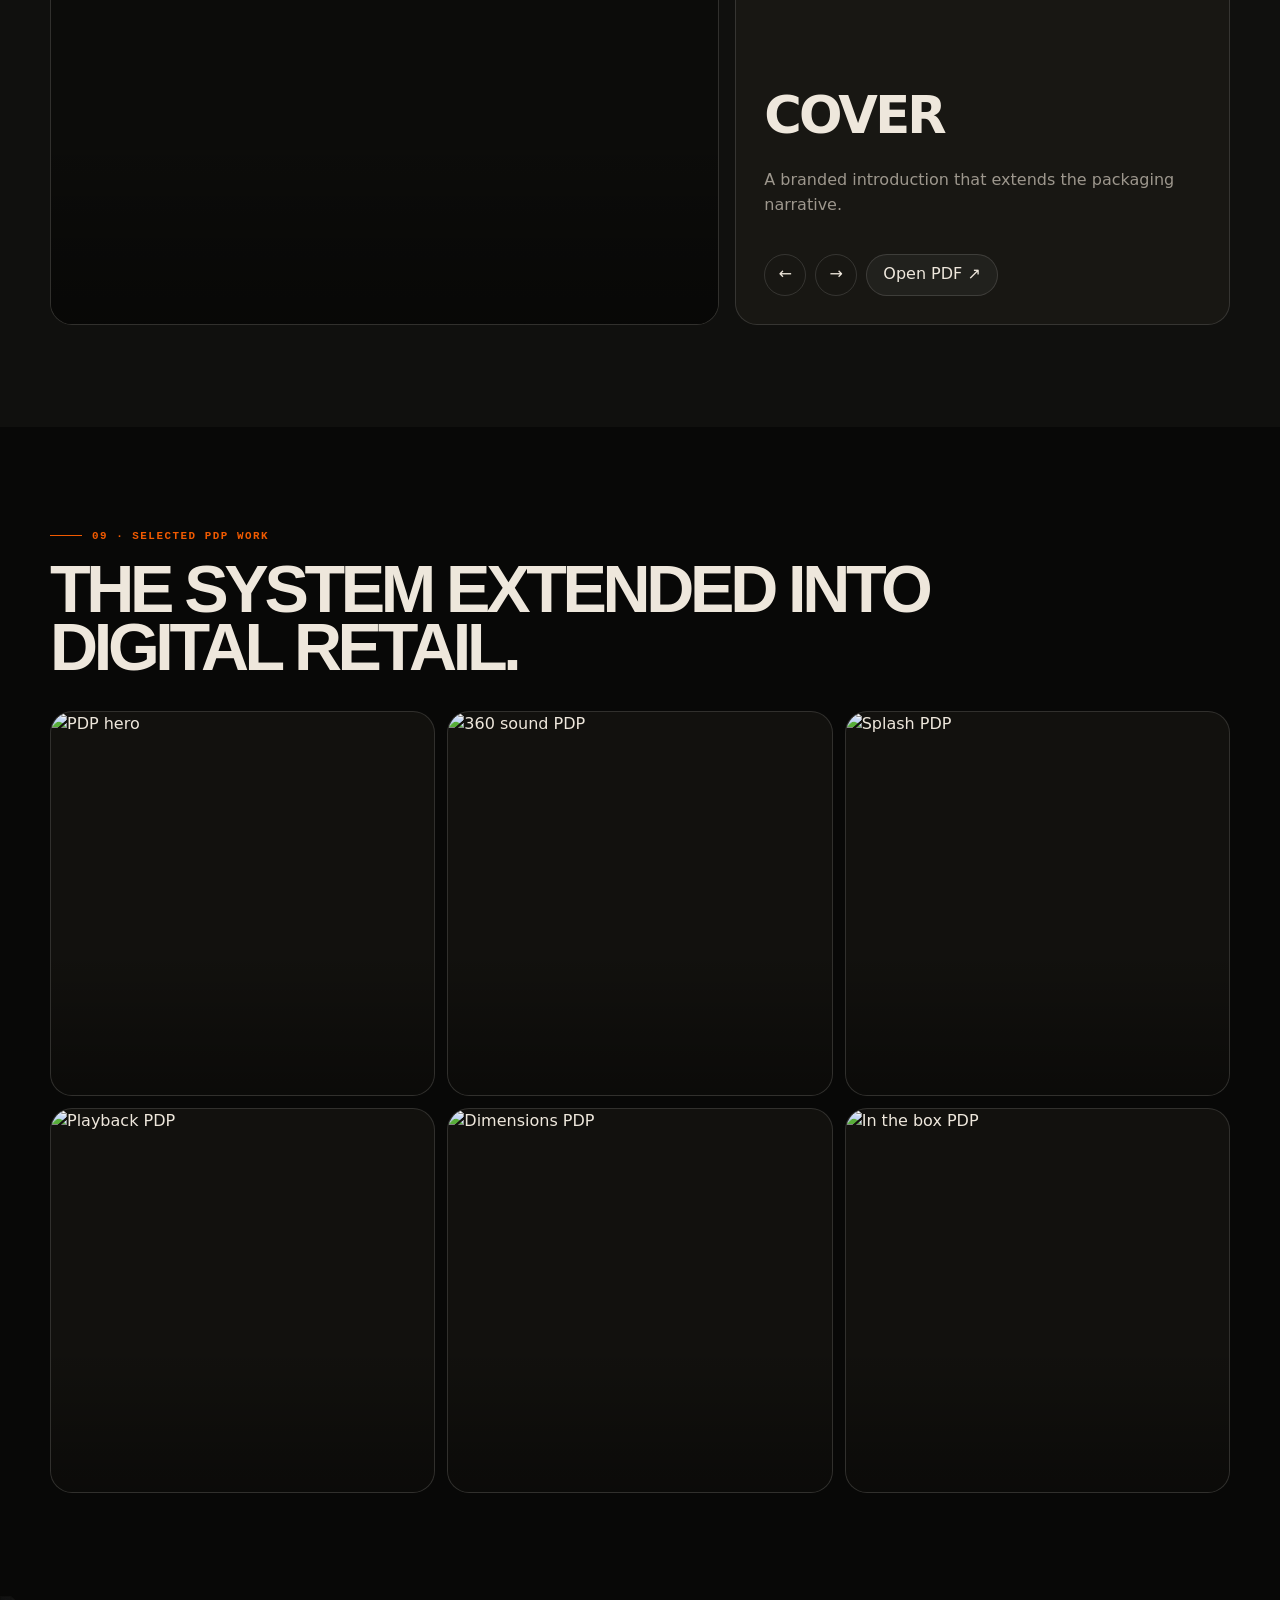
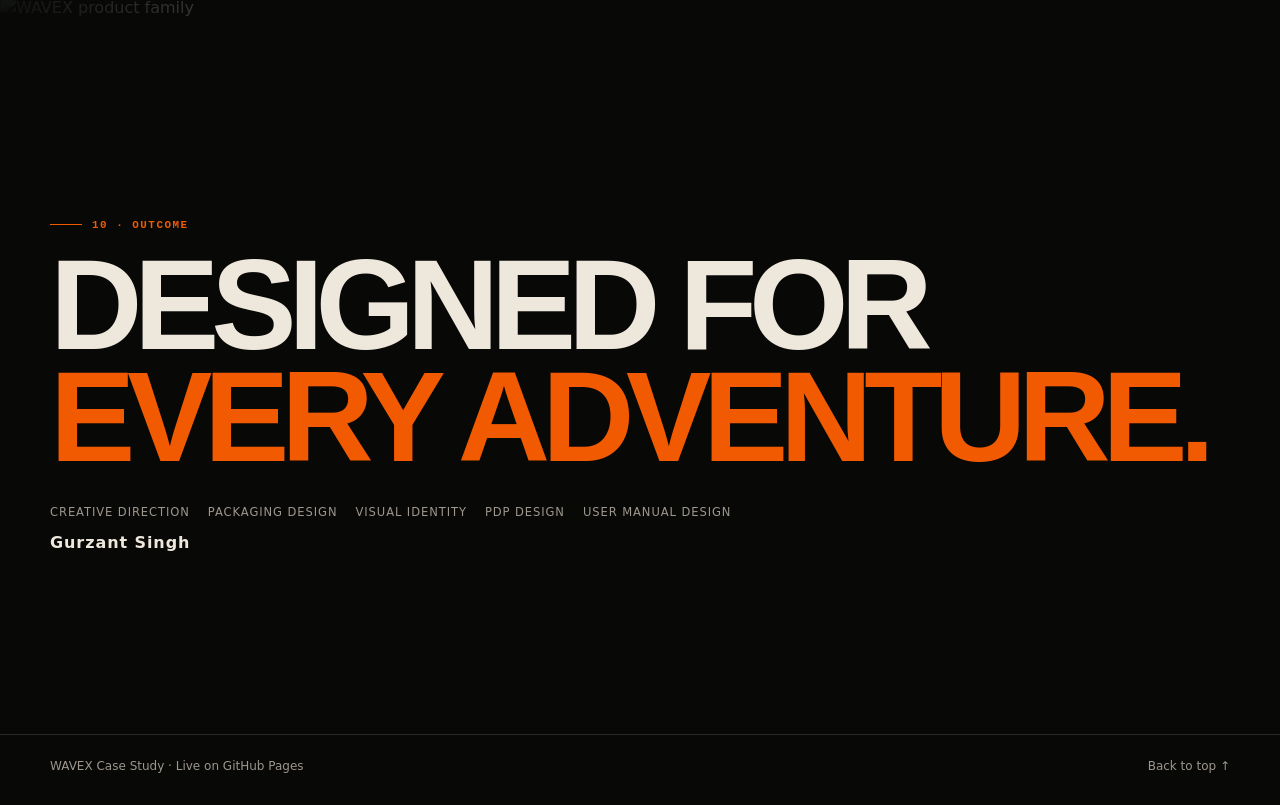
==== commit 708ba2cf: "Redesign WAVEX case study into compact packaging-first experience" ====
--- a/index.html
+++ b/index.html
@@ -3,61 +3,69 @@
 <head>
   <meta charset="utf-8">
   <meta name="viewport" content="width=device-width,initial-scale=1">
-  <meta name="description" content="WAVEX portable speaker packaging and product experience case study by Gurzant Singh.">
+  <meta name="description" content="WAVEX portable speaker packaging case study by Gurzant Singh.">
   <title>WAVEX — Designed for Every Adventure</title>
   <link rel="icon" href="assets/brand/wavex-logo.svg" type="image/svg+xml">
   <style>
-    :root{--black:#080807;--soft:#11110f;--surface:#191814;--orange:#f15a00;--orange2:#ff7a1a;--cream:#eee7dc;--grey:#9b968d;--line:rgba(255,255,255,.14);--container:min(1240px,calc(100vw - 44px));--radius:26px;--progress:0%}
-    *{box-sizing:border-box}html{scroll-behavior:smooth;background:var(--black)}body{margin:0;overflow-x:hidden;color:var(--cream);background:radial-gradient(circle at 80% 10%,rgba(241,90,0,.09),transparent 28rem),var(--black);font-family:Inter,ui-sans-serif,system-ui,-apple-system,BlinkMacSystemFont,"Segoe UI",sans-serif;line-height:1.55}a{color:inherit;text-decoration:none}img{display:block;max-width:100%}button,input{font:inherit}.container{width:var(--container);margin:auto}.noise{position:fixed;inset:0;z-index:1500;pointer-events:none;opacity:.035;background-image:url("data:image/svg+xml,%3Csvg viewBox='0 0 180 180' xmlns='http://www.w3.org/2000/svg'%3E%3Cfilter id='n'%3E%3CfeTurbulence type='fractalNoise' baseFrequency='.9' numOctaves='4' stitchTiles='stitch'/%3E%3C/filter%3E%3Crect width='100%25' height='100%25' filter='url(%23n)'/%3E%3C/svg%3E")}.progress{position:fixed;top:0;left:0;z-index:3000;width:var(--progress);height:3px;background:linear-gradient(90deg,var(--orange),var(--orange2));box-shadow:0 0 24px rgba(241,90,0,.6)}
-    .loader{position:fixed;inset:0;z-index:5000;display:grid;place-items:center;background:var(--black);transition:.65s}.loader.hide{opacity:0;visibility:hidden}.loader-box{width:min(520px,calc(100vw - 40px))}.loader-logo{width:min(260px,60vw);margin-bottom:28px}.loader-track{height:2px;background:rgba(255,255,255,.14);overflow:hidden}.loader-track i{display:block;width:0;height:100%;background:var(--orange)}.loader-count{margin-top:10px;color:var(--orange);font:12px ui-monospace,monospace}
-    .nav{position:fixed;top:16px;left:50%;z-index:2500;width:min(1210px,calc(100vw - 28px));min-height:70px;display:grid;grid-template-columns:auto 1fr auto;align-items:center;gap:28px;padding:11px 13px 11px 20px;border:1px solid var(--line);border-radius:999px;background:rgba(8,8,7,.76);backdrop-filter:blur(18px);transform:translateX(-50%)}.logo{width:138px;height:42px;display:flex;align-items:center}.logo img{width:100%;height:100%;object-fit:contain}.nav-links{display:flex;justify-content:center;gap:22px;color:var(--grey);font-size:.78rem}.nav-links a:hover,.nav-links a.active{color:var(--cream)}.button{display:inline-flex;align-items:center;justify-content:center;min-height:46px;padding:0 18px;border:1px solid var(--line);border-radius:999px;background:rgba(255,255,255,.05);transition:.25s}.button:hover{color:#111;background:var(--orange);border-color:var(--orange);transform:translateY(-2px)}.menu{display:none;width:42px;height:42px;border:1px solid var(--line);border-radius:50%;color:var(--cream);background:transparent}
-    .section{position:relative;padding:clamp(100px,12vw,180px) 0}.surface{background:var(--soft)}.light{color:#17130f;background:var(--cream)}.section-label{display:flex;align-items:center;gap:12px;margin:0 0 24px;color:var(--orange);font:700 .72rem ui-monospace,monospace;letter-spacing:.14em;text-transform:uppercase}.section-label:before{content:"";width:38px;height:1px;background:currentColor}.display,.heading{margin:0;font-family:"Arial Narrow",Impact,sans-serif;font-weight:900;line-height:.86;letter-spacing:-.07em;text-transform:uppercase}.display{font-size:clamp(4.4rem,13vw,12rem)}.heading{max-width:1040px;font-size:clamp(2.7rem,7vw,7.1rem)}.accent{color:var(--orange)}.outline{color:transparent;-webkit-text-stroke:1.5px rgba(238,231,220,.7)}.lead{max-width:760px;margin:28px 0 0;color:var(--grey);font-size:clamp(1.05rem,2vw,1.45rem)}.reveal{opacity:0;transform:translateY(42px);transition:opacity .8s cubic-bezier(.16,1,.3,1),transform .8s cubic-bezier(.16,1,.3,1)}.reveal.show{opacity:1;transform:none}
-    .slot{position:relative;isolation:isolate;min-height:330px;overflow:hidden;display:grid;place-items:center;padding:30px;border:1px dashed rgba(255,255,255,.28);border-radius:var(--radius);background:linear-gradient(135deg,rgba(255,255,255,.045),transparent),#14130f;color:var(--grey);text-align:center}.slot:before{content:"";position:absolute;inset:0;z-index:-1;background:linear-gradient(rgba(255,255,255,.035) 1px,transparent 1px),linear-gradient(90deg,rgba(255,255,255,.035) 1px,transparent 1px);background-size:32px 32px;mask-image:linear-gradient(to bottom,black,transparent)}.slot img{position:absolute;inset:0;width:100%;height:100%;object-fit:cover}.slot.contain img{object-fit:contain;background:#0b0b09}.slot-copy{position:relative;z-index:2;display:grid;gap:7px;max-width:520px}.slot-copy strong{color:var(--cream)}.slot-copy span,.slot-path{color:var(--orange);font:12px ui-monospace,monospace}.slot-copy small{line-height:1.5}.slot-path{position:absolute;left:16px;bottom:14px;z-index:3;text-align:left}.wide{min-height:610px}.tall{min-height:720px}.portrait{min-height:670px}.square{aspect-ratio:1}.dieline{min-height:640px}
-    .hero{position:relative;min-height:100svh;display:flex;align-items:end;overflow:hidden;padding:150px 0 70px}.hero-bg{position:absolute;inset:0}.hero-bg:after,.final-bg:after{content:"";position:absolute;inset:0;background:linear-gradient(90deg,rgba(8,8,7,.96),rgba(8,8,7,.5) 56%,rgba(8,8,7,.18)),linear-gradient(0deg,var(--black),transparent 48%)}.hero-content{position:relative;z-index:3}.hero .display span{display:block}.hero-bottom{display:grid;grid-template-columns:1fr 1fr;gap:48px;align-items:end;margin-top:46px}.hero-bottom p{max-width:620px;color:#c8c0b6;font-size:1.12rem}.hero-meta{display:flex;justify-content:flex-end;gap:26px;color:var(--grey);font-size:.74rem}.hero-meta b{display:block;color:var(--cream);margin-bottom:5px}.hero-layer{position:absolute;z-index:2;display:grid;place-items:center;overflow:hidden;border:1px dashed rgba(241,90,0,.6);color:var(--orange);background:rgba(241,90,0,.04);font:11px ui-monospace,monospace;text-align:center}.hero-layer img{width:100%;height:100%;object-fit:contain}.hero-box{right:6%;bottom:8%;width:29vw;height:65vh}.hero-product{right:31%;bottom:7%;width:18vw;height:48vh}
-    .two{display:grid;grid-template-columns:1fr 1fr;gap:clamp(36px,8vw,110px)}.facts{margin-top:44px}.facts div{display:grid;grid-template-columns:125px 1fr;gap:20px;padding:18px 0;border-bottom:1px solid var(--line)}.facts dt{color:var(--grey)}.facts dd{margin:0}.cards{display:grid;grid-template-columns:repeat(3,1fr);gap:18px;margin-top:62px}.card{min-height:340px;display:flex;flex-direction:column;justify-content:space-between;padding:30px;border:1px solid rgba(0,0,0,.14);border-radius:var(--radius);background:rgba(255,255,255,.46)}.card h3{font-size:clamp(2rem,3vw,3.4rem);line-height:.95;letter-spacing:-.05em;text-transform:uppercase}.card p{color:#605850}.traits,.feature-tabs{display:flex;flex-wrap:wrap;gap:10px;margin-top:46px}.pill{padding:12px 18px;border:1px solid var(--line);border-radius:999px;background:transparent;color:var(--cream);cursor:pointer}.pill.active,.pill:hover{color:#111;background:var(--orange);border-color:var(--orange)}.strategy,.feature-stage,.manual-viewer,.packaging-hero{display:grid;grid-template-columns:.75fr 1.25fr;gap:18px;margin-top:22px}.copy-panel{min-height:610px;display:flex;flex-direction:column;justify-content:end;padding:34px;border:1px solid var(--line);border-radius:var(--radius);background:var(--surface)}.copy-panel span{color:var(--orange);font:12px ui-monospace,monospace}.copy-panel h3{margin:auto 0 18px;font-size:clamp(2.7rem,5vw,5.3rem);line-height:.9;letter-spacing:-.06em;text-transform:uppercase}.copy-panel p{color:var(--grey)}
-    .mood-grid,.panel-grid,.texture-grid,.inbox-grid,.anatomy-grid{display:grid;gap:14px;margin-top:54px}.mood-grid{grid-template-columns:repeat(12,1fr)}.mood{grid-column:span 4;min-height:350px}.mood.w2{grid-column:span 8}.brand-grid{display:grid;grid-template-columns:1fr 1fr;gap:18px}.palette{display:grid;grid-template-columns:1fr 1fr;gap:12px}.swatch{min-height:230px;display:flex;align-items:end;padding:22px;border-radius:var(--radius);border:1px solid var(--line)}.swatch:nth-child(1){background:#080807}.swatch:nth-child(2){color:#111;background:var(--orange)}.swatch:nth-child(3){color:#111;background:var(--cream)}.swatch:nth-child(4){background:#706a62}.type-panel{min-height:472px;display:flex;flex-direction:column;justify-content:space-between;padding:34px;border:1px solid var(--line);border-radius:var(--radius);background:var(--surface)}.type-demo{font-family:"Arial Narrow",Impact,sans-serif;font-size:clamp(4rem,9vw,8.8rem);font-weight:900;line-height:.8;letter-spacing:-.08em;text-transform:uppercase}.texture-grid{grid-template-columns:repeat(4,1fr)}.family{display:grid;grid-template-columns:1fr auto 1fr;gap:32px;align-items:end;margin-top:62px}.family-item{text-align:center}.family-item h3{font-size:2.2rem;margin:24px 0 6px}.family-item p{color:var(--grey)}.ruler{min-height:540px;display:flex;flex-direction:column;align-items:center;gap:12px;color:var(--orange);font-size:.68rem;text-transform:uppercase}.ruler i{width:1px;flex:1;background:var(--orange)}.packaging-hero{grid-template-columns:1.1fr .9fr;align-items:center;margin-top:58px}.packaging-copy{padding:clamp(10px,4vw,58px)}.packaging-copy h3{font-size:clamp(2.5rem,5vw,5rem);line-height:.9;letter-spacing:-.06em;text-transform:uppercase}.packaging-copy p,.panel-list li{color:var(--grey)}.panel-list{list-style:none;padding:0;margin:28px 0}.panel-list li{padding:17px 0;border-bottom:1px solid var(--line)}.panel-list b{display:inline-block;min-width:95px;color:var(--cream)}.panel-grid{grid-template-columns:repeat(4,1fr)}.panel-grid .slot{min-height:420px}.comparison{position:relative;min-height:680px;margin-top:54px;overflow:hidden;border-radius:var(--radius);background:var(--surface)}.comparison .slot{position:absolute;inset:0;min-height:100%;border-radius:0}.comparison-overlay{width:50%;overflow:hidden;border-right:2px solid var(--orange)}.comparison input{position:absolute;left:50%;bottom:36px;z-index:5;width:min(560px,78%);transform:translateX(-50%);accent-color:var(--orange)}
-    .lifestyle{display:grid;grid-auto-flow:column;grid-auto-columns:min(82vw,930px);gap:20px;overflow-x:auto;padding:56px max(22px,calc((100vw - 1240px)/2)) 24px;scroll-snap-type:x mandatory}.life-card{scroll-snap-align:center}.life-card .slot{min-height:620px}.life-card h3{max-width:760px;margin:22px 0 0;font-size:clamp(2.1rem,4vw,4.2rem);line-height:.95;letter-spacing:-.05em}.anatomy-grid{grid-template-columns:repeat(3,1fr)}.manual-viewer{grid-template-columns:1.15fr .85fr;margin-top:54px}.manual-viewer .copy-panel{min-height:700px}.manual-controls{display:flex;gap:10px;margin-top:24px}.manual-controls button{width:46px;height:46px;border:1px solid var(--line);border-radius:50%;color:var(--cream);background:transparent}.inbox-grid{grid-template-columns:repeat(4,1fr)}.pdp-grid,.production-grid{display:grid;grid-template-columns:repeat(12,1fr);gap:14px;margin-top:52px}.pdp-grid .slot{grid-column:span 4;min-height:470px}.pdp-grid .slot:first-child,.pdp-grid .slot:last-child{grid-column:span 8}.production-grid .slot{grid-column:span 4;min-height:350px}.production-grid .slot:first-child,.production-grid .slot:nth-child(5){grid-column:span 8}.thinking-list span{display:block;padding:22px 0;border-bottom:1px solid var(--line);font-size:clamp(1.2rem,2.2vw,1.9rem)}.final{position:relative;min-height:100svh;display:flex;align-items:end;overflow:hidden;padding-bottom:68px}.final-bg{position:absolute;inset:0}.final-content{position:relative;z-index:3}.credits{display:flex;flex-wrap:wrap;gap:10px 22px;max-width:790px;margin-top:42px;color:var(--grey);font-size:.75rem;letter-spacing:.08em;text-transform:uppercase}.credits strong{width:100%;color:var(--cream);font-size:1rem;text-transform:none}.footer{display:flex;justify-content:space-between;gap:20px;padding:25px max(22px,calc((100vw - 1240px)/2));border-top:1px solid var(--line);color:var(--grey);font-size:.75rem}
-    @media(max-width:980px){.nav{grid-template-columns:auto auto}.nav-links,.nav>.button{display:none}.menu{display:grid;place-items:center;justify-self:end}.nav-links.open{position:fixed;top:82px;left:14px;right:14px;display:flex;flex-direction:column;align-items:flex-start;padding:28px;border:1px solid var(--line);border-radius:24px;background:rgba(8,8,7,.98)}.two,.hero-bottom,.strategy,.feature-stage,.manual-viewer,.packaging-hero,.brand-grid{grid-template-columns:1fr}.cards{grid-template-columns:1fr}.mood{grid-column:span 6}.mood.w2{grid-column:span 12}.texture-grid,.panel-grid,.inbox-grid{grid-template-columns:1fr 1fr}.family{grid-template-columns:1fr}.ruler{display:none}.anatomy-grid{grid-template-columns:1fr}.pdp-grid .slot,.production-grid .slot,.pdp-grid .slot:nth-child(n),.production-grid .slot:nth-child(n){grid-column:span 6}.hero-box{width:44vw;right:2%}.hero-product{width:26vw;right:36%}}
-    @media(max-width:680px){:root{--container:calc(100vw - 26px);--radius:20px}.logo{width:112px;height:34px}.section{padding:92px 0}.display{font-size:clamp(4rem,22vw,7rem)}.heading{font-size:clamp(2.5rem,13vw,4.8rem)}.hero-box{width:49vw;height:44vh;right:0;bottom:10%}.hero-product{width:30vw;height:32vh;right:39%;bottom:8%}.hero-meta{display:grid;justify-content:start;gap:10px}.portrait,.tall,.dieline{min-height:520px}.mood,.mood.w2{grid-column:span 12}.palette,.texture-grid,.panel-grid,.inbox-grid{grid-template-columns:1fr}.pdp-grid .slot,.production-grid .slot,.pdp-grid .slot:nth-child(n),.production-grid .slot:nth-child(n){grid-column:span 12}.lifestyle{grid-auto-columns:88vw;padding-inline:13px}.life-card .slot{min-height:500px}.comparison{min-height:520px}.footer{flex-direction:column}}
+    :root{--black:#080807;--soft:#10100e;--surface:#181713;--surface2:#211e19;--orange:#f15a00;--orange2:#ff7a1a;--cream:#eee7dc;--grey:#9d978d;--line:rgba(255,255,255,.13);--container:min(1180px,calc(100vw - 36px));--radius:22px;--progress:0%}
+    *{box-sizing:border-box}html{scroll-behavior:smooth;background:var(--black)}body{margin:0;overflow-x:hidden;color:var(--cream);background:radial-gradient(circle at 82% 8%,rgba(241,90,0,.09),transparent 28rem),var(--black);font-family:Inter,ui-sans-serif,system-ui,-apple-system,BlinkMacSystemFont,"Segoe UI",sans-serif;line-height:1.55}a{color:inherit;text-decoration:none}button{font:inherit;color:inherit}img{display:block;width:100%;height:100%}.container{width:var(--container);margin:auto}.noise{position:fixed;inset:0;z-index:1500;pointer-events:none;opacity:.03;background-image:url("data:image/svg+xml,%3Csvg viewBox='0 0 180 180' xmlns='http://www.w3.org/2000/svg'%3E%3Cfilter id='n'%3E%3CfeTurbulence type='fractalNoise' baseFrequency='.9' numOctaves='4' stitchTiles='stitch'/%3E%3C/filter%3E%3Crect width='100%25' height='100%25' filter='url(%23n)'/%3E%3C/svg%3E")}.progress{position:fixed;top:0;left:0;z-index:3000;width:var(--progress);height:3px;background:linear-gradient(90deg,var(--orange),var(--orange2))}
+    .nav{position:fixed;top:14px;left:50%;z-index:2500;width:min(1140px,calc(100vw - 24px));min-height:62px;display:grid;grid-template-columns:auto 1fr auto;align-items:center;gap:20px;padding:9px 11px 9px 18px;border:1px solid var(--line);border-radius:999px;background:rgba(8,8,7,.8);backdrop-filter:blur(18px);transform:translateX(-50%)}.logo{width:116px;height:34px}.logo img{object-fit:contain}.nav-links{display:flex;justify-content:center;gap:20px;color:var(--grey);font-size:.76rem}.nav-links a:hover,.nav-links a.active{color:var(--cream)}.button{display:inline-flex;align-items:center;justify-content:center;min-height:42px;padding:0 16px;border:1px solid var(--line);border-radius:999px;background:rgba(255,255,255,.045);transition:.25s}.button:hover{color:#111;background:var(--orange);border-color:var(--orange);transform:translateY(-2px)}.menu{display:none;width:40px;height:40px;border:1px solid var(--line);border-radius:50%;background:transparent}
+    .section{position:relative;padding:clamp(72px,8vw,118px) 0}.surface{background:var(--soft)}.section-label{display:flex;align-items:center;gap:10px;margin:0 0 18px;color:var(--orange);font:700 .68rem ui-monospace,monospace;letter-spacing:.14em;text-transform:uppercase}.section-label:before{content:"";width:32px;height:1px;background:currentColor}.display,.heading{margin:0;font-family:"Arial Narrow",Impact,sans-serif;font-weight:900;line-height:.88;letter-spacing:-.065em;text-transform:uppercase}.display{font-size:clamp(3.7rem,10vw,8.8rem)}.heading{max-width:930px;font-size:clamp(2.25rem,5.2vw,5.5rem)}.accent{color:var(--orange)}.outline{color:transparent;-webkit-text-stroke:1.4px rgba(238,231,220,.68)}.lead{max-width:720px;margin:22px 0 0;color:var(--grey);font-size:clamp(1rem,1.7vw,1.3rem)}.reveal{opacity:0;transform:translateY(28px);transition:.7s cubic-bezier(.16,1,.3,1)}.reveal.show{opacity:1;transform:none}
+    .media{position:relative;overflow:hidden;border:1px solid var(--line);border-radius:var(--radius);background:#12110e}.media img{object-fit:cover}.media.contain img{object-fit:contain;padding:24px;background:linear-gradient(145deg,#11100d,#191611)}.media::after{content:"";position:absolute;inset:0;pointer-events:none;background:linear-gradient(180deg,transparent 62%,rgba(0,0,0,.38))}.ratio-16x9{aspect-ratio:16/9}.ratio-3x2{aspect-ratio:3/2}.ratio-4x3{aspect-ratio:4/3}.ratio-4x5{aspect-ratio:4/5}.ratio-1x1{aspect-ratio:1}.media-label{position:absolute;left:18px;right:18px;bottom:15px;z-index:2;display:flex;justify-content:space-between;gap:12px;font:700 .68rem ui-monospace,monospace;letter-spacing:.08em;text-transform:uppercase}.media-label span:last-child{color:var(--orange)}
+    .hero{position:relative;min-height:92svh;display:flex;align-items:end;overflow:hidden;padding:130px 0 58px}.hero-bg{position:absolute;inset:0}.hero-bg img{object-fit:cover}.hero-bg:after{content:"";position:absolute;inset:0;background:linear-gradient(90deg,rgba(8,8,7,.96),rgba(8,8,7,.56) 52%,rgba(8,8,7,.15)),linear-gradient(0deg,var(--black),transparent 48%)}.hero-content{position:relative;z-index:3}.hero .display span{display:block}.hero-bottom{display:grid;grid-template-columns:1.2fr .8fr;gap:36px;align-items:end;margin-top:34px}.hero-bottom p{max-width:580px;color:#ccc4b8;font-size:1.05rem}.hero-meta{display:flex;justify-content:flex-end;gap:22px;color:var(--grey);font-size:.72rem}.hero-meta b{display:block;color:var(--cream);margin-bottom:4px}
+    .two{display:grid;grid-template-columns:.9fr 1.1fr;gap:clamp(28px,6vw,72px);align-items:start}.facts{margin:30px 0 0}.facts div{display:grid;grid-template-columns:112px 1fr;gap:18px;padding:14px 0;border-bottom:1px solid var(--line)}.facts dt{color:var(--grey)}.facts dd{margin:0}.story-grid{display:grid;grid-template-columns:1fr 1fr;gap:18px;margin-top:38px}
+    .traits{display:flex;flex-wrap:wrap;gap:9px;margin-top:30px}.pill{padding:10px 15px;border:1px solid var(--line);border-radius:999px;background:transparent;cursor:pointer}.pill.active,.pill:hover{color:#111;background:var(--orange);border-color:var(--orange)}.strategy{display:grid;grid-template-columns:.72fr 1.28fr;gap:16px;margin-top:16px}.copy-panel{min-height:0;display:flex;flex-direction:column;justify-content:end;padding:28px;border:1px solid var(--line);border-radius:var(--radius);background:var(--surface)}.copy-panel span{color:var(--orange);font:12px ui-monospace,monospace}.copy-panel h3{margin:auto 0 14px;font-size:clamp(2.4rem,4vw,4.4rem);line-height:.9;letter-spacing:-.055em;text-transform:uppercase}.copy-panel p{color:var(--grey)}
+    .mood-grid{display:grid;grid-template-columns:repeat(4,1fr);gap:12px;margin-top:36px}.mood-grid .media:first-child,.mood-grid .media:last-child{grid-column:span 2}.palette{display:grid;grid-template-columns:repeat(4,1fr);gap:12px;margin-top:30px}.swatch{aspect-ratio:1;display:flex;align-items:end;padding:18px;border-radius:var(--radius);border:1px solid var(--line);font-size:.75rem;text-transform:uppercase}.swatch:nth-child(1){background:#080807}.swatch:nth-child(2){color:#111;background:var(--orange)}.swatch:nth-child(3){color:#111;background:var(--cream)}.swatch:nth-child(4){background:#706a62}
+    .pack-grid{display:grid;grid-template-columns:repeat(2,1fr);gap:16px;margin-top:38px}.pack-card{display:grid;grid-template-rows:auto auto;gap:14px}.pack-copy{display:flex;justify-content:space-between;gap:18px;align-items:start}.pack-copy h3{margin:0;font-size:1.5rem}.pack-copy p{margin:4px 0 0;color:var(--grey);font-size:.9rem}.pdf-actions{display:flex;gap:8px;flex-wrap:wrap}.pdf-square{aspect-ratio:1;background:radial-gradient(circle at 50% 40%,rgba(241,90,0,.1),transparent 60%),#11100e}.pdf-square img{object-fit:contain;padding:22px}.pdf-square::after{display:none}.compare{margin-top:18px}.compare .media{aspect-ratio:16/7}
+    details{margin-top:18px;border:1px solid var(--line);border-radius:var(--radius);background:var(--surface)}summary{cursor:pointer;padding:18px 22px;color:var(--cream);font-weight:700}details[open] summary{border-bottom:1px solid var(--line)}.panel-grid{display:grid;grid-template-columns:repeat(4,1fr);gap:12px;padding:14px}.panel-grid .media{aspect-ratio:4/5}
+    .feature-stage,.manual-viewer{display:grid;grid-template-columns:.75fr 1.25fr;gap:16px;margin-top:16px}.feature-tabs{display:flex;flex-wrap:wrap;gap:9px;margin-top:30px}.manual-viewer{grid-template-columns:1.15fr .85fr}.manual-controls{display:flex;gap:9px;margin-top:20px}.manual-controls button{width:42px;height:42px;border:1px solid var(--line);border-radius:50%;background:transparent}.manual-viewer .media{aspect-ratio:4/3}.manual-viewer .media img{object-fit:contain;padding:18px;background:#0c0c0a}
+    .pdp-grid{display:grid;grid-template-columns:repeat(3,1fr);gap:12px;margin-top:34px}.pdp-grid .media{aspect-ratio:1}.final{position:relative;min-height:82svh;display:flex;align-items:end;overflow:hidden;padding-bottom:58px}.final-bg{position:absolute;inset:0}.final-bg img{object-fit:cover}.final-bg:after{content:"";position:absolute;inset:0;background:linear-gradient(90deg,rgba(8,8,7,.96),rgba(8,8,7,.44),rgba(8,8,7,.12)),linear-gradient(0deg,var(--black),transparent 50%)}.final-content{position:relative;z-index:2}.credits{display:flex;flex-wrap:wrap;gap:9px 18px;margin-top:30px;color:var(--grey);font-size:.72rem;letter-spacing:.08em;text-transform:uppercase}.credits strong{width:100%;color:var(--cream);font-size:1rem;text-transform:none}.footer{display:flex;justify-content:space-between;gap:20px;padding:22px max(18px,calc((100vw - 1180px)/2));border-top:1px solid var(--line);color:var(--grey);font-size:.75rem}
+    @media(max-width:900px){.nav{grid-template-columns:auto auto}.nav-links,.nav>.button{display:none}.menu{display:grid;place-items:center;justify-self:end}.nav-links.open{position:fixed;top:74px;left:12px;right:12px;display:flex;flex-direction:column;align-items:flex-start;padding:22px;border:1px solid var(--line);border-radius:20px;background:rgba(8,8,7,.98)}.two,.story-grid,.strategy,.feature-stage,.manual-viewer{grid-template-columns:1fr}.hero-bottom{grid-template-columns:1fr}.hero-meta{justify-content:flex-start}.mood-grid{grid-template-columns:repeat(2,1fr)}.pack-grid{grid-template-columns:1fr}.palette{grid-template-columns:repeat(2,1fr)}.panel-grid{grid-template-columns:repeat(2,1fr)}.pdp-grid{grid-template-columns:repeat(2,1fr)}}
+    @media(max-width:620px){:root{--container:calc(100vw - 24px);--radius:18px}.section{padding:66px 0}.display{font-size:clamp(3.6rem,20vw,6.4rem)}.heading{font-size:clamp(2.2rem,12vw,4.2rem)}.hero{min-height:86svh;padding-bottom:42px}.hero-meta{display:grid;gap:8px}.mood-grid,.palette,.panel-grid,.pdp-grid{grid-template-columns:1fr}.mood-grid .media:first-child,.mood-grid .media:last-child{grid-column:auto}.compare .media{aspect-ratio:4/3}.pack-copy{display:block}.pdf-actions{margin-top:12px}.footer{flex-direction:column}}
     @media(prefers-reduced-motion:reduce){*,*:before,*:after{scroll-behavior:auto!important;animation:none!important;transition-duration:.01ms!important}}
   </style>
 </head>
 <body>
-  <div class="loader" id="loader"><div class="loader-box"><img class="loader-logo" src="assets/brand/wavex-logo.svg" alt="WAVEX"><div class="loader-track"><i id="loaderBar"></i></div><div class="loader-count" id="loaderCount">00</div></div></div>
   <div class="noise"></div><div class="progress"></div>
-  <header class="nav"><a class="logo" href="#hero"><img src="assets/brand/wavex-logo.svg" alt="WAVEX"></a><nav class="nav-links" id="navLinks"><a href="#overview">Overview</a><a href="#strategy">Strategy</a><a href="#packaging">Packaging</a><a href="#features">Features</a><a href="#experience">Experience</a><a href="#outcome">Outcome</a></nav><a class="button" href="pdf/WAVEX-10W-Packaging.pdf" target="_blank">View dieline ↗</a><button class="menu" id="menu">☰</button></header>
+  <header class="nav"><a class="logo" href="#hero"><img src="assets/brand/wavex-logo.svg" alt="WAVEX"></a><nav class="nav-links" id="navLinks"><a href="#overview">Overview</a><a href="#strategy">Strategy</a><a href="#packaging">Packaging</a><a href="#features">Features</a><a href="#manual">Manual</a><a href="#outcome">Outcome</a></nav><a class="button" href="pdf/WAVEX-10W-Packaging.pdf" target="_blank">View PDF ↗</a><button class="menu" id="menu" aria-label="Open navigation">☰</button></header>
   <main>
-    <section class="hero" id="hero"><div class="hero-bg"><div class="slot" style="position:absolute;inset:0;min-height:100%;border:0;border-radius:0"><img src="assets/hero/hero-bg-desktop.webp" alt="" onerror="this.remove()"><div class="slot-copy"><strong>Hero environment</strong><span>2560 × 1440 · WebP</span><small>Mountain sunset; no text; left side clear for headline.</small></div></div></div><div class="hero-layer hero-box"><img src="assets/hero/hero-10w-box.png" alt="10W package" onerror="this.remove()">10W BOX<br>2200 × 3200 PNG</div><div class="hero-layer hero-product"><img src="assets/hero/hero-speaker.png" alt="WAVEX speaker" onerror="this.remove()">SPEAKER<br>2200 × 3000 PNG</div><div class="container hero-content"><p class="section-label reveal">Consumer electronics · Packaging · Art direction</p><h1 class="display reveal"><span>Take It</span><span class="outline">Anywhere</span></h1><div class="hero-bottom reveal"><p>A portable speaker identity built around movement, memory and outdoor experience.</p><div class="hero-meta"><span><b>Project</b>WAVEX Speaker</span><span><b>Formats</b>5W / 10W</span><span><b>Role</b>Creative Direction</span></div></div></div></section>
-    <section class="section" id="overview"><div class="container two"><div><p class="section-label reveal">02 · Project Snapshot</p><h2 class="heading reveal">The complete product communication system.</h2><dl class="facts reveal"><div><dt>Project</dt><dd>WAVEX Portable Bluetooth Speaker</dd></div><div><dt>Brand</dt><dd>AILKIN</dd></div><div><dt>Category</dt><dd>Consumer Electronics</dd></div><div><dt>Role</dt><dd>Creative Direction, Packaging, PDP and Manual</dd></div><div><dt>Outputs</dt><dd>5W, 10W, PDP, Lifestyle and Manual</dd></div></dl></div><div class="slot portrait contain reveal"><img src="assets/product/product-three-quarter.png" alt="WAVEX speaker" onerror="this.remove()"><div class="slot-copy"><strong>Product three-quarter cutout</strong><span>2200 × 3000 · Transparent PNG</span><small>Exact body, mesh, orange loop, controls and RGB strip.</small></div><div class="slot-path">assets/product/product-three-quarter.png</div></div></div></section>
-    <section class="section surface"><div class="container"><p class="section-label reveal">03 · The Big Idea</p><h2 class="heading reveal">Music does not stay in one place. <span class="accent">Neither should you.</span></h2><p class="lead reveal">WAVEX was designed around travel, movement, personal routines and shared outdoor experiences.</p><div class="slot wide reveal" style="margin-top:54px"><img src="assets/lifestyle/big-idea-campsite.webp" alt="WAVEX at a campsite" onerror="this.remove()"><div class="slot-copy"><strong>Big Idea campsite</strong><span>2560 × 1440 · WebP</span><small>Natural product placement, refined campsite, no embedded text.</small></div><div class="slot-path">assets/lifestyle/big-idea-campsite.webp</div></div></div></section>
-    <section class="section light"><div class="container"><p class="section-label reveal">04 · The Challenge</p><h2 class="heading reveal">Designing beyond another black electronics box.</h2><div class="cards"><article class="card reveal"><span>01</span><h3>Positioning</h3><p>Transform a functional speaker into an adventure companion.</p></article><article class="card reveal"><span>02</span><h3>Hierarchy</h3><p>Balance emotional communication with product information.</p></article><article class="card reveal"><span>03</span><h3>System</h3><p>Create one identity adaptable across multiple packaging sizes.</p></article></div></div></section>
-    <section class="section" id="strategy"><div class="container"><p class="section-label reveal">05 · Design Strategy</p><h2 class="heading reveal">From technology product to lifestyle companion.</h2><div class="traits reveal"><button class="pill active" data-trait="Adventurous">Adventurous</button><button class="pill" data-trait="Rugged">Rugged</button><button class="pill" data-trait="Immersive">Immersive</button><button class="pill" data-trait="Modern">Modern</button><button class="pill" data-trait="Energetic">Energetic</button></div><div class="strategy reveal"><div class="copy-panel"><span>Brand trait</span><h3 id="traitTitle">Adventurous</h3><p id="traitCopy">Built for movement, exploration and everyday escape.</p></div><div class="slot wide"><img src="assets/product/strategy-product-macro.webp" alt="Product macro" onerror="this.remove()"><div class="slot-copy"><strong>Strategy product macro</strong><span>2400 × 1600 · WebP</span><small>Speaker on right; left side clear for copy.</small></div><div class="slot-path">assets/product/strategy-product-macro.webp</div></div></div></div></section>
-    <section class="section surface"><div class="container"><p class="section-label reveal">06 · Moodboard</p><h2 class="heading reveal">The visual world behind WAVEX.</h2><div class="mood-grid"><div class="slot mood w2 reveal"><img src="assets/moodboard/mountain.webp" alt="" onerror="this.remove()"><div class="slot-copy"><strong>Mountain exploration</strong><span>2000 × 1500</span></div></div><div class="slot mood reveal"><img src="assets/moodboard/campfire.webp" alt="" onerror="this.remove()"><div class="slot-copy"><strong>Campfire warmth</strong><span>1600 × 2000</span></div></div><div class="slot mood reveal"><img src="assets/moodboard/mesh.webp" alt="" onerror="this.remove()"><div class="slot-copy"><strong>Technology mesh</strong><span>1600 × 1600</span></div></div><div class="slot mood reveal"><img src="assets/moodboard/rock.webp" alt="" onerror="this.remove()"><div class="slot-copy"><strong>Rugged rock</strong><span>1600 × 1600</span></div></div><div class="slot mood reveal"><img src="assets/moodboard/compass.webp" alt="" onerror="this.remove()"><div class="slot-copy"><strong>Direction and travel</strong><span>1600 × 2000</span></div></div><div class="slot mood w2 reveal"><img src="assets/moodboard/route.webp" alt="" onerror="this.remove()"><div class="slot-copy"><strong>Movement and route</strong><span>2000 × 1500</span></div></div></div></div></section>
-    <section class="section"><div class="container"><p class="section-label reveal">07 · Visual Language</p><div class="brand-grid"><div class="palette reveal"><div class="swatch">Midnight Black</div><div class="swatch">Adventure Orange</div><div class="swatch">Trail Cream</div><div class="swatch">Terrain Grey</div></div><div class="type-panel reveal"><p class="section-label">Display Typography</p><div class="type-demo">Take It<br><span class="accent">Anywhere</span></div><p class="lead" style="font-size:.9rem">Replace the display fallback after the original font file is supplied.</p></div></div><div class="texture-grid"><div class="slot reveal"><img src="assets/textures/mesh.webp" alt="" onerror="this.remove()"><div class="slot-copy"><strong>Mesh texture</strong><span>2048 × 2048</span></div></div><div class="slot reveal"><img src="assets/textures/rock.webp" alt="" onerror="this.remove()"><div class="slot-copy"><strong>Rock texture</strong><span>2048 × 2048</span></div></div><div class="slot reveal"><img src="assets/textures/distress.png" alt="" onerror="this.remove()"><div class="slot-copy"><strong>Distress mask</strong><span>2048 × 2048 PNG</span></div></div><div class="slot reveal"><img src="assets/icons/route-pattern.svg" alt="" onerror="this.remove()"><div class="slot-copy"><strong>Route pattern</strong><span>2400 × 1200 SVG</span></div></div></div></div></section>
-    <section class="section surface"><div class="container"><p class="section-label reveal">08 · Product Family</p><h2 class="heading reveal">Two formats. One adventure-led visual language.</h2><div class="family"><article class="family-item reveal"><div class="slot tall contain"><img src="assets/packaging/5w/5w-box-front-three-quarter.png" alt="5W box" onerror="this.remove()"><div class="slot-copy"><strong>5W package cutout</strong><span>2000 × 2800 PNG</span></div></div><h3>WAVEX 5W</h3><p>Compact format. Full brand expression.</p></article><div class="ruler"><span>Scale</span><i></i></div><article class="family-item reveal"><div class="slot tall contain" style="min-height:780px"><img src="assets/packaging/10w/10w-box-front-three-quarter.png" alt="10W box" onerror="this.remove()"><div class="slot-copy"><strong>10W package cutout</strong><span>2200 × 3300 PNG</span></div></div><h3>WAVEX 10W</h3><p>Expanded scale. Stronger shelf presence.</p></article></div></div></section>
-    <section class="section" id="packaging"><div class="container"><p class="section-label reveal">09 · WAVEX 5W Packaging</p><h2 class="heading reveal">Compact format. Full brand expression.</h2><div class="packaging-hero"><div class="slot tall contain reveal"><img src="assets/packaging/5w/5w-box-hero.png" alt="5W hero box" onerror="this.remove()"><div class="slot-copy"><strong>5W hero box</strong><span>2200 × 3200 PNG</span><small>Use official PDF artwork exactly.</small></div><div class="slot-path">assets/packaging/5w/5w-box-hero.png</div></div><div class="packaging-copy reveal"><h3>Panel Logic</h3><ul class="panel-list"><li><b>Front</b> Emotional promise</li><li><b>Lifestyle</b> Use context</li><li><b>Story</b> Brand philosophy</li><li><b>Feature</b> Route and product information</li></ul><a class="button" href="pdf/WAVEX-5W-Packaging.pdf" target="_blank">Open 5W PDF ↗</a></div></div><div class="slot dieline reveal" style="margin-top:24px"><img src="assets/packaging/5w/5w-dieline-artwork.webp" alt="5W dieline" onerror="this.remove()"><div class="slot-copy"><strong>5W artwork dieline</strong><span>2600 × 1800 WebP</span><small>Export directly from the official PDF.</small></div><div class="slot-path">assets/packaging/5w/5w-dieline-artwork.webp</div></div><div class="panel-grid"><div class="slot reveal"><img src="assets/packaging/5w/5w-front-panel.webp" alt="" onerror="this.remove()"><div class="slot-copy"><strong>Front panel</strong><span>1600 × 2000</span></div></div><div class="slot reveal"><img src="assets/packaging/5w/5w-lifestyle-panel.webp" alt="" onerror="this.remove()"><div class="slot-copy"><strong>Lifestyle panel</strong><span>1600 × 2000</span></div></div><div class="slot reveal"><img src="assets/packaging/5w/5w-story-panel.webp" alt="" onerror="this.remove()"><div class="slot-copy"><strong>Story panel</strong><span>1600 × 2000</span></div></div><div class="slot reveal"><img src="assets/packaging/5w/5w-feature-panel.webp" alt="" onerror="this.remove()"><div class="slot-copy"><strong>Feature panel</strong><span>1600 × 2000</span></div></div></div></div></section>
-    <section class="section light"><div class="container"><p class="section-label reveal">10 · WAVEX 10W Packaging</p><h2 class="heading reveal">Expanded scale. Stronger shelf presence.</h2><div class="packaging-hero"><div class="packaging-copy reveal"><h3>Responsive Physical Design</h3><p>One identity adapted through controlled changes in product scale, spacing, hierarchy and information density.</p><a class="button" href="pdf/WAVEX-10W-Packaging.pdf" target="_blank">Open 10W PDF ↗</a></div><div class="slot tall contain reveal"><img src="assets/packaging/10w/10w-box-hero.png" alt="10W hero box" onerror="this.remove()"><div class="slot-copy"><strong>10W hero box</strong><span>2200 × 3300 PNG</span><small>Preserve 110 × 110 × 210 mm proportion.</small></div><div class="slot-path">assets/packaging/10w/10w-box-hero.png</div></div></div><div class="slot dieline reveal" style="margin-top:24px"><img src="assets/packaging/10w/10w-dieline-artwork.webp" alt="10W dieline" onerror="this.remove()"><div class="slot-copy"><strong>10W artwork dieline</strong><span>2600 × 1800 WebP</span><small>Export directly from the official PDF.</small></div><div class="slot-path">assets/packaging/10w/10w-dieline-artwork.webp</div></div></div></section>
-    <section class="section"><div class="container"><p class="section-label reveal">11 · Packaging Comparison</p><h2 class="heading reveal">Responsive design translated into physical packaging.</h2><div class="comparison reveal"><div class="slot contain"><img src="assets/packaging/family/comparison-5w.png" alt="5W comparison" onerror="this.remove()"><div class="slot-copy"><strong>5W comparison render</strong><span>2200 × 2200 PNG</span></div></div><div class="slot contain comparison-overlay" id="compareOverlay"><img src="assets/packaging/family/comparison-10w.png" alt="10W comparison" onerror="this.remove()"><div class="slot-copy"><strong>10W comparison render</strong><span>2200 × 2200 PNG</span></div></div><input id="compareRange" type="range" min="0" max="100" value="50"></div></div></section>
-    <section class="section surface" id="features"><div class="container"><p class="section-label reveal">12 · Product Feature Experience</p><h2 class="heading reveal">Six feature scenes. One visual universe.</h2><div class="feature-tabs reveal"><button class="pill active" data-feature="sound">Sound</button><button class="pill" data-feature="surround">360°</button><button class="pill" data-feature="splash">Splash</button><button class="pill" data-feature="playback">Playback</button><button class="pill" data-feature="rgb">RGB</button><button class="pill" data-feature="portable">Portable</button></div><div class="feature-stage reveal"><div class="copy-panel"><span id="featureIndex">01</span><h3 id="featureTitle">Sound That Moves You</h3><p id="featureCopy">Immersive audio created for moments that refuse to stay still.</p></div><div class="slot wide" id="featureSlot"><img id="featureImage" src="assets/features/feature-sound.webp" alt="Feature visual" onerror="this.style.display='none'"><div class="slot-copy"><strong id="featureSlotTitle">Sound feature visual</strong><span>2560 × 1440 WebP</span><small>No embedded typography.</small></div><div class="slot-path" id="featurePath">assets/features/feature-sound.webp</div></div></div></div></section>
-    <section class="section" id="experience"><div class="container"><p class="section-label reveal">13 · Everyday Adventure</p><h2 class="heading reveal">Adventure is not limited to mountains.</h2></div><div class="lifestyle"><article class="life-card"><div class="slot"><img src="assets/lifestyle/morning.webp" alt="Morning lifestyle" onerror="this.remove()"><div class="slot-copy"><strong>Morning routine</strong><span>2400 × 1600 WebP</span></div><div class="slot-path">assets/lifestyle/morning.webp</div></div><h3>Start Your Day with a Splash and a Song.</h3></article><article class="life-card"><div class="slot"><img src="assets/lifestyle/day.webp" alt="Day lifestyle" onerror="this.remove()"><div class="slot-copy"><strong>Sunshine and travel</strong><span>2400 × 1600 WebP</span></div><div class="slot-path">assets/lifestyle/day.webp</div></div><h3>Soundtrack Your Sunshine.</h3></article><article class="life-card"><div class="slot"><img src="assets/lifestyle/night.webp" alt="Night lifestyle" onerror="this.remove()"><div class="slot-copy"><strong>Night camp</strong><span>2400 × 1600 WebP</span></div><div class="slot-path">assets/lifestyle/night.webp</div></div><h3>Keep the Moment Going.</h3></article></div></section>
-    <section class="section light"><div class="container"><p class="section-label reveal">14 · Product Anatomy</p><h2 class="heading reveal">Compact by design. Clear in every detail.</h2><div class="anatomy-grid"><div class="slot square contain reveal"><img src="assets/product/product-front.png" alt="Front view" onerror="this.remove()"><div class="slot-copy"><strong>Front view</strong><span>2200 × 2200 PNG</span></div></div><div class="slot square contain reveal"><img src="assets/product/product-top.png" alt="Top view" onerror="this.remove()"><div class="slot-copy"><strong>Top view</strong><span>2200 × 2200 PNG</span></div></div><div class="slot square contain reveal"><img src="assets/product/product-side.png" alt="Side view" onerror="this.remove()"><div class="slot-copy"><strong>Side view</strong><span>2200 × 2200 PNG</span></div></div></div></div></section>
-    <section class="section"><div class="container"><p class="section-label reveal">15 · User Manual Experience</p><h2 class="heading reveal">The experience continues after unboxing.</h2><div class="manual-viewer reveal"><div class="slot tall contain"><img id="manualImage" src="assets/manual/manual-cover.png" alt="Manual" onerror="this.style.display='none'"><div class="slot-copy"><strong id="manualSlotTitle">Manual cover mockup</strong><span>2200 × 1600 PNG / WebP</span><small>Use exact supplied manual pages.</small></div><div class="slot-path" id="manualPath">assets/manual/manual-cover.png</div></div><div class="copy-panel"><span id="manualCount">01 / 06</span><h3 id="manualTitle">Cover</h3><p id="manualCopy">A branded introduction that extends the packaging narrative.</p><div class="manual-controls"><button id="manualPrev">←</button><button id="manualNext">→</button><a class="button" href="pdf/WAVEX-User-Manual.pdf" target="_blank">Open PDF ↗</a></div></div></div></div></section>
-    <section class="section surface"><div class="container"><p class="section-label reveal">16 · In the Box</p><h2 class="heading reveal">Everything needed to begin the journey.</h2><div class="inbox-grid"><div class="slot square contain reveal"><img src="assets/in-box/speaker.png" alt="Speaker" onerror="this.remove()"><div class="slot-copy"><strong>Speaker</strong><span>2000 × 2000 PNG</span></div></div><div class="slot square contain reveal"><img src="assets/in-box/cable.png" alt="Cable" onerror="this.remove()"><div class="slot-copy"><strong>Type-C cable</strong><span>2000 × 2000 PNG</span></div></div><div class="slot square contain reveal"><img src="assets/in-box/manual.png" alt="Manual" onerror="this.remove()"><div class="slot-copy"><strong>User manual</strong><span>2000 × 2000 PNG</span></div></div><div class="slot square contain reveal"><img src="assets/in-box/warranty.png" alt="Warranty" onerror="this.remove()"><div class="slot-copy"><strong>Warranty card</strong><span>2000 × 2000 PNG</span></div></div></div></div></section>
-    <section class="section"><div class="container"><p class="section-label reveal">17 · Ecommerce & PDP</p><h2 class="heading reveal">The packaging system extended into digital sales communication.</h2><div class="pdp-grid"><div class="slot reveal"><img src="assets/pdp/pdp-hero.webp" alt="" onerror="this.remove()"><div class="slot-copy"><strong>PDP hero</strong><span>2000 × 2000</span></div></div><div class="slot reveal"><img src="assets/pdp/pdp-360.webp" alt="" onerror="this.remove()"><div class="slot-copy"><strong>360° sound</strong><span>2000 × 2000</span></div></div><div class="slot reveal"><img src="assets/pdp/pdp-splash.webp" alt="" onerror="this.remove()"><div class="slot-copy"><strong>Splash</strong><span>2000 × 2000</span></div></div><div class="slot reveal"><img src="assets/pdp/pdp-playback.webp" alt="" onerror="this.remove()"><div class="slot-copy"><strong>Playback</strong><span>2000 × 2000</span></div></div><div class="slot reveal"><img src="assets/pdp/pdp-dimensions.webp" alt="" onerror="this.remove()"><div class="slot-copy"><strong>Dimensions</strong><span>2000 × 2000</span></div></div><div class="slot reveal"><img src="assets/pdp/pdp-inbox.webp" alt="" onerror="this.remove()"><div class="slot-copy"><strong>In the box</strong><span>2000 × 2000</span></div></div></div></div></section>
-    <section class="section surface"><div class="container"><p class="section-label reveal">18 · Physical Production</p><h2 class="heading reveal">From screen to shelf.</h2><div class="production-grid"><div class="slot reveal"><img src="assets/production/front.webp" alt="" onerror="this.remove()"><div class="slot-copy"><strong>Front view</strong><span>2000 × 1500</span></div></div><div class="slot reveal"><img src="assets/production/back.webp" alt="" onerror="this.remove()"><div class="slot-copy"><strong>Back view</strong><span>2000 × 1500</span></div></div><div class="slot reveal"><img src="assets/production/side.webp" alt="" onerror="this.remove()"><div class="slot-copy"><strong>Side view</strong><span>2000 × 1500</span></div></div><div class="slot reveal"><img src="assets/production/angle.webp" alt="" onerror="this.remove()"><div class="slot-copy"><strong>Three-quarter angle</strong><span>2000 × 1500</span></div></div><div class="slot reveal"><img src="assets/production/family.webp" alt="" onerror="this.remove()"><div class="slot-copy"><strong>5W + 10W family</strong><span>2000 × 1500</span></div></div><div class="slot reveal"><img src="assets/production/detail.webp" alt="" onerror="this.remove()"><div class="slot-copy"><strong>Print and fold detail</strong><span>2000 × 1500</span></div></div></div></div></section>
-    <section class="section"><div class="container two"><div><p class="section-label reveal">19 · Design Thinking</p><h2 class="heading reveal">The design began with the moment, not the specification.</h2></div><div class="thinking-list reveal"><span>Lifestyle-first positioning</span><span>Emotion before information</span><span>Scalable packaging architecture</span><span>Consistent retail communication</span><span>Extended post-purchase experience</span><span>Ecommerce adaptability</span></div></div></section>
-    <section class="section final" id="outcome"><div class="final-bg"><div class="slot" style="position:absolute;inset:0;min-height:100%;border:0;border-radius:0"><img src="assets/packaging/family/final-family.webp" alt="WAVEX family" onerror="this.remove()"><div class="slot-copy"><strong>Final family composition</strong><span>2560 × 1440 WebP</span><small>5W, 10W, speakers, manual, cable and warranty card.</small></div><div class="slot-path">assets/packaging/family/final-family.webp</div></div></div><div class="container final-content reveal"><p class="section-label">20 · Outcome</p><h2 class="display">Designed for <span class="accent">Every Adventure.</span></h2><div class="credits"><span>Creative Direction</span><span>Packaging Design</span><span>Visual Identity</span><span>PDP Design</span><span>User Manual Design</span><strong>Gurzant Singh</strong></div></div></section>
+    <section class="hero" id="hero"><div class="hero-bg"><img src="assets/hero/hero-bg-desktop.webp" alt="Mountain sunset"></div><div class="container hero-content"><p class="section-label reveal">Consumer electronics · Packaging · Art direction</p><h1 class="display reveal"><span>Take It</span><span class="outline">Anywhere</span></h1><div class="hero-bottom reveal"><p>A portable speaker identity built around movement, memory and outdoor experience.</p><div class="hero-meta"><span><b>Project</b>WAVEX Speaker</span><span><b>Formats</b>5W / 10W</span><span><b>Role</b>Creative Direction</span></div></div></div></section>
+
+    <section class="section" id="overview"><div class="container two"><div><p class="section-label reveal">01 · Project Snapshot</p><h2 class="heading reveal">One complete communication system.</h2><dl class="facts reveal"><div><dt>Brand</dt><dd>AILKIN</dd></div><div><dt>Category</dt><dd>Consumer Electronics</dd></div><div><dt>Role</dt><dd>Creative Direction, Packaging, PDP and Manual</dd></div><div><dt>Outputs</dt><dd>5W, 10W, Lifestyle, PDP and Manual</dd></div></dl></div><div class="media contain ratio-4x5 reveal"><img src="assets/product/product-three-quarter.png" alt="WAVEX speaker"></div></div></section>
+
+    <section class="section surface"><div class="container"><p class="section-label reveal">02 · The Big Idea</p><h2 class="heading reveal">From portable technology to an <span class="accent">adventure companion.</span></h2><p class="lead reveal">The design begins with the moment the product enables—not the specification printed on the box.</p><div class="media ratio-16x9 reveal" style="margin-top:34px"><img src="assets/lifestyle/big-idea-campsite.webp" alt="WAVEX at a mountain campsite"></div></div></section>
+
+    <section class="section" id="strategy"><div class="container"><p class="section-label reveal">03 · Design Strategy</p><h2 class="heading reveal">Five traits. One visual personality.</h2><div class="traits reveal"><button class="pill active" data-trait="Adventurous">Adventurous</button><button class="pill" data-trait="Rugged">Rugged</button><button class="pill" data-trait="Immersive">Immersive</button><button class="pill" data-trait="Modern">Modern</button><button class="pill" data-trait="Energetic">Energetic</button></div><div class="strategy reveal"><div class="copy-panel"><span>Active principle</span><h3 id="traitTitle">Adventurous</h3><p id="traitCopy">Movement, exploration and outdoor context make the speaker feel like a companion rather than a gadget.</p></div><div class="media ratio-3x2"><img id="traitImage" src="assets/images/ds1.png" alt="Adventurous WAVEX lifestyle"></div></div></div></section>
+
+    <section class="section surface"><div class="container"><p class="section-label reveal">04 · Moodboard</p><h2 class="heading reveal">The visual world behind WAVEX.</h2><div class="mood-grid"><div class="media ratio-4x3 reveal"><img src="assets/moodboard/mountain.webp" alt="Mountain exploration"></div><div class="media ratio-4x5 reveal"><img src="assets/moodboard/campfire.webp" alt="Campfire warmth"></div><div class="media ratio-1x1 reveal"><img src="assets/moodboard/mesh.webp" alt="Speaker mesh"></div><div class="media ratio-1x1 reveal"><img src="assets/moodboard/rock.webp" alt="Rugged rock"></div><div class="media ratio-4x5 reveal"><img src="assets/moodboard/compass.webp" alt="Compass and map"></div><div class="media ratio-4x3 reveal"><img src="assets/moodboard/route.webp" alt="Route and movement"></div></div></div></section>
+
+    <section class="section"><div class="container"><p class="section-label reveal">05 · Visual Language</p><h2 class="heading reveal">Rugged emotion. Structured communication.</h2><div class="palette reveal"><div class="swatch">Midnight Black</div><div class="swatch">Adventure Orange</div><div class="swatch">Trail Cream</div><div class="swatch">Terrain Grey</div></div></div></section>
+
+    <section class="section surface" id="packaging"><div class="container"><p class="section-label reveal">06 · Packaging System</p><h2 class="heading reveal">Two formats. One recognisable system.</h2><p class="lead reveal">Packaging is the centrepiece. Every asset below is shown in a consistent square frame, while the original PDFs stay one click away.</p><div class="pack-grid">
+      <article class="pack-card reveal"><div class="media contain ratio-1x1"><img src="assets/packaging/5w/5w-box-hero.png" alt="WAVEX 5W package"></div><div class="pack-copy"><div><h3>WAVEX 5W</h3><p>Compact format. Full brand expression.</p></div><div class="pdf-actions"><a class="button" href="pdf/WAVEX-5W-Packaging.pdf" target="_blank">Open PDF ↗</a></div></div></article>
+      <article class="pack-card reveal"><div class="media contain ratio-1x1"><img src="assets/packaging/10w/10w-box-hero.png" alt="WAVEX 10W package"></div><div class="pack-copy"><div><h3>WAVEX 10W</h3><p>Expanded scale. Stronger shelf presence.</p></div><div class="pdf-actions"><a class="button" href="pdf/WAVEX-10W-Packaging.pdf" target="_blank">Open PDF ↗</a></div></div></article>
+      <article class="pack-card reveal"><a class="media pdf-square" href="pdf/WAVEX-5W-Packaging.pdf" target="_blank"><img src="assets/packaging/5w/5w-dieline-artwork.webp" alt="5W artwork dieline"></a><div class="pack-copy"><div><h3>5W Full Artwork</h3><p>Flat packaging system in a 1:1 presentation card.</p></div></div></article>
+      <article class="pack-card reveal"><a class="media pdf-square" href="pdf/WAVEX-10W-Packaging.pdf" target="_blank"><img src="assets/packaging/10w/10w-dieline-artwork.webp" alt="10W artwork dieline"></a><div class="pack-copy"><div><h3>10W Full Artwork</h3><p>Complete panel hierarchy and production structure.</p></div></div></article>
+    </div><div class="compare"><div class="media"><img src="assets/packaging/family/comparison-10w.png" alt="5W and 10W packaging comparison"></div></div>
+    <details><summary>Explore supporting packaging panels</summary><div class="panel-grid"><div class="media"><img src="assets/packaging/5w/5w-front-panel.webp" alt="Front panel"></div><div class="media"><img src="assets/packaging/5w/5w-lifestyle-panel.webp" alt="Lifestyle panel"></div><div class="media"><img src="assets/packaging/5w/5w-story-panel.webp" alt="Story panel"></div><div class="media"><img src="assets/packaging/5w/5w-feature-panel.webp" alt="Feature panel"></div></div></details></div></section>
+
+    <section class="section" id="features"><div class="container"><p class="section-label reveal">07 · Feature Experience</p><h2 class="heading reveal">One product. Six ways to communicate value.</h2><div class="feature-tabs reveal"><button class="pill active" data-feature="sound">Sound</button><button class="pill" data-feature="surround">360°</button><button class="pill" data-feature="splash">Splash</button><button class="pill" data-feature="playback">Playback</button><button class="pill" data-feature="rgb">RGB</button><button class="pill" data-feature="portable">Portable</button></div><div class="feature-stage reveal"><div class="copy-panel"><span id="featureIndex">01</span><h3 id="featureTitle">Sound That Moves You</h3><p id="featureCopy">Immersive audio created for moments that refuse to stay still.</p></div><div class="media ratio-16x9"><img id="featureImage" src="assets/features/feature-sound.webp" alt="WAVEX feature visual"></div></div></div></section>
+
+    <section class="section surface" id="manual"><div class="container"><p class="section-label reveal">08 · User Manual</p><h2 class="heading reveal">The experience continues after unboxing.</h2><div class="manual-viewer reveal"><div class="media"><img id="manualImage" src="assets/manual/manual-cover.png" alt="WAVEX manual"></div><div class="copy-panel"><span id="manualCount">01 / 06</span><h3 id="manualTitle">Cover</h3><p id="manualCopy">A branded introduction that extends the packaging narrative.</p><div class="manual-controls"><button id="manualPrev" aria-label="Previous page">←</button><button id="manualNext" aria-label="Next page">→</button><a class="button" href="pdf/WAVEX-User-Manual.pdf" target="_blank">Open PDF ↗</a></div></div></div></div></section>
+
+    <section class="section"><div class="container"><p class="section-label reveal">09 · Selected PDP Work</p><h2 class="heading reveal">The system extended into digital retail.</h2><div class="pdp-grid"><div class="media reveal"><img src="assets/pdp/pdp-hero.webp" alt="PDP hero"></div><div class="media reveal"><img src="assets/pdp/pdp-360.webp" alt="360 sound PDP"></div><div class="media reveal"><img src="assets/pdp/pdp-splash.webp" alt="Splash PDP"></div><div class="media reveal"><img src="assets/pdp/pdp-playback.webp" alt="Playback PDP"></div><div class="media reveal"><img src="assets/pdp/pdp-dimensions.webp" alt="Dimensions PDP"></div><div class="media reveal"><img src="assets/pdp/pdp-inbox.webp" alt="In the box PDP"></div></div></div></section>
+
+    <section class="section final" id="outcome"><div class="final-bg"><img src="assets/packaging/family/final-family.webp" alt="WAVEX product family"></div><div class="container final-content reveal"><p class="section-label">10 · Outcome</p><h2 class="display">Designed for <span class="accent">Every Adventure.</span></h2><div class="credits"><span>Creative Direction</span><span>Packaging Design</span><span>Visual Identity</span><span>PDP Design</span><span>User Manual Design</span><strong>Gurzant Singh</strong></div></div></section>
   </main>
   <footer class="footer"><span>WAVEX Case Study · Live on GitHub Pages</span><a href="#hero">Back to top ↑</a></footer>
   <script>
-    const loader=document.getElementById('loader'),bar=document.getElementById('loaderBar'),count=document.getElementById('loaderCount');let n=0;const t=setInterval(()=>{n=Math.min(100,n+Math.floor(Math.random()*8)+4);bar.style.width=n+'%';count.textContent=String(n).padStart(2,'0');if(n===100){clearInterval(t);setTimeout(()=>loader.classList.add('hide'),250)}},55);
     const progress=()=>{const max=document.documentElement.scrollHeight-innerHeight;document.documentElement.style.setProperty('--progress',(max?scrollY/max*100:0)+'%')};addEventListener('scroll',progress,{passive:true});progress();
-    const ro=new IntersectionObserver(es=>es.forEach(e=>{if(e.isIntersecting){e.target.classList.add('show');ro.unobserve(e.target)}}),{threshold:.12});document.querySelectorAll('.reveal').forEach(el=>ro.observe(el));
+    const ro=new IntersectionObserver(es=>es.forEach(e=>{if(e.isIntersecting){e.target.classList.add('show');ro.unobserve(e.target)}}),{threshold:.1});document.querySelectorAll('.reveal').forEach(el=>ro.observe(el));
     const menu=document.getElementById('menu'),nav=document.getElementById('navLinks');menu.onclick=()=>nav.classList.toggle('open');nav.querySelectorAll('a').forEach(a=>a.onclick=()=>nav.classList.remove('open'));
-    const traitData={Adventurous:'Built for movement, exploration and everyday escape.',Rugged:'Durable visual language without becoming overly industrial.',Immersive:'Sound, light and atmosphere pull the viewer into the moment.',Modern:'Structured layouts balance expressive outdoor imagery.',Energetic:'Orange and RGB accents create warmth, movement and excitement.'};document.querySelectorAll('[data-trait]').forEach(b=>b.onclick=()=>{document.querySelectorAll('[data-trait]').forEach(x=>x.classList.remove('active'));b.classList.add('active');traitTitle.textContent=b.dataset.trait;traitCopy.textContent=traitData[b.dataset.trait]});
-    compareRange.oninput=()=>compareOverlay.style.width=compareRange.value+'%';
-    const featureData={sound:['01','Sound That Moves You','Immersive audio created for moments that refuse to stay still.','assets/features/feature-sound.webp','Sound feature visual'],surround:['02','Feel It All Around','A circular sound story visualised through motion and depth.','assets/features/feature-360.webp','360° sound visual'],splash:['03','Built for Unexpected Moments','Splash protection communicated through water and controlled energy.','assets/features/feature-splash.webp','Splash protection visual'],playback:['04','More Journey. Less Recharging.','A sunset-to-night scene communicates the passage of time.','assets/features/feature-playback.webp','Playback visual'],rgb:['05','A Light That Follows the Rhythm','The RGB strip becomes a recognisable signature.','assets/features/feature-rgb.webp','RGB lighting visual'],portable:['06','Designed to Move','The orange loop turns portability into a visual asset.','assets/features/feature-portable.webp','Portability visual']};document.querySelectorAll('[data-feature]').forEach(b=>b.onclick=()=>{document.querySelectorAll('[data-feature]').forEach(x=>x.classList.remove('active'));b.classList.add('active');const d=featureData[b.dataset.feature];featureIndex.textContent=d[0];featureTitle.textContent=d[1];featureCopy.textContent=d[2];featureImage.src=d[3];featureImage.style.display='block';featurePath.textContent=d[3];featureSlotTitle.textContent=d[4]});
-    const manualPages=[['01 / 06','Cover','A branded introduction that extends the packaging narrative.','assets/manual/manual-cover.png','Manual cover mockup'],['02 / 06','Welcome & In the Box','Clear onboarding and package contents within the same identity.','assets/manual/manual-welcome.png','Welcome spread'],['03 / 06','Controls','Button functions translated into a clear visual operating system.','assets/manual/manual-controls.png','Controls spread'],['04 / 06','Connection','Charging, pairing, playback and TWS organised as an easy sequence.','assets/manual/manual-pairing.png','Pairing spread'],['05 / 06','Battery & Care','Playback guidance, care instructions and troubleshooting.','assets/manual/manual-care.png','Care spread'],['06 / 06','Specifications','Technical information closes the experience with clarity.','assets/manual/manual-specifications.png','Specifications spread']];let mi=0;const renderManual=()=>{const d=manualPages[mi];manualCount.textContent=d[0];manualTitle.textContent=d[1];manualCopy.textContent=d[2];manualImage.src=d[3];manualImage.style.display='block';manualPath.textContent=d[3];manualSlotTitle.textContent=d[4]};manualPrev.onclick=()=>{mi=(mi-1+manualPages.length)%manualPages.length;renderManual()};manualNext.onclick=()=>{mi=(mi+1)%manualPages.length;renderManual()};
+    const traitData={Adventurous:['Movement, exploration and outdoor context make the speaker feel like a companion rather than a gadget.','assets/images/ds1.png'],Rugged:['Material truth, weather-ready confidence and durable construction without fake aggression.','assets/images/ds2.png'],Immersive:['Spatial sound, atmospheric depth and controlled energy make audio feel visible.','assets/images/ds3.png'],Modern:['Precision, clarity and premium finish balance the outdoor emotion.','assets/images/ds4.png'],Energetic:['Orange signal, RGB rhythm and movement create a recognisable visual pulse.','assets/images/ds5.png']};document.querySelectorAll('[data-trait]').forEach(b=>b.onclick=()=>{document.querySelectorAll('[data-trait]').forEach(x=>x.classList.remove('active'));b.classList.add('active');const d=traitData[b.dataset.trait];traitTitle.textContent=b.dataset.trait;traitCopy.textContent=d[0];traitImage.src=d[1]});
+    const featureData={sound:['01','Sound That Moves You','Immersive audio created for moments that refuse to stay still.','assets/features/feature-sound.webp'],surround:['02','Feel It All Around','A circular sound story visualised through motion and depth.','assets/features/feature-360.webp'],splash:['03','Built for Unexpected Moments','Splash protection communicated through water and controlled energy.','assets/features/feature-splash.webp'],playback:['04','More Journey. Less Recharging.','A sunset-to-night scene communicates the passage of time.','assets/features/feature-playback.webp'],rgb:['05','A Light That Follows the Rhythm','The RGB strip becomes a recognisable signature.','assets/features/feature-rgb.webp'],portable:['06','Designed to Move','The orange loop turns portability into a visual asset.','assets/features/feature-portable.webp']};document.querySelectorAll('[data-feature]').forEach(b=>b.onclick=()=>{document.querySelectorAll('[data-feature]').forEach(x=>x.classList.remove('active'));b.classList.add('active');const d=featureData[b.dataset.feature];featureIndex.textContent=d[0];featureTitle.textContent=d[1];featureCopy.textContent=d[2];featureImage.src=d[3]});
+    const manualPages=[['01 / 06','Cover','A branded introduction that extends the packaging narrative.','assets/manual/manual-cover.png'],['02 / 06','Welcome & In the Box','Clear onboarding and package contents within the same identity.','assets/manual/manual-welcome.png'],['03 / 06','Controls','Button functions translated into a clear operating system.','assets/manual/manual-controls.png'],['04 / 06','Connection','Charging, pairing, playback and TWS organised as an easy sequence.','assets/manual/manual-pairing.png'],['05 / 06','Battery & Care','Playback guidance, care instructions and troubleshooting.','assets/manual/manual-care.png'],['06 / 06','Specifications','Technical information closes the experience with clarity.','assets/manual/manual-specifications.png']];let mi=0;const renderManual=()=>{const d=manualPages[mi];manualCount.textContent=d[0];manualTitle.textContent=d[1];manualCopy.textContent=d[2];manualImage.src=d[3]};manualPrev.onclick=()=>{mi=(mi-1+manualPages.length)%manualPages.length;renderManual()};manualNext.onclick=()=>{mi=(mi+1)%manualPages.length;renderManual()};
+    document.querySelectorAll('img').forEach(img=>{img.loading=img.closest('.hero,.final')?'eager':'lazy';img.addEventListener('error',()=>{img.closest('.media')?.classList.add('missing')})});
   </script>
 </body>
-</html>
+</html>
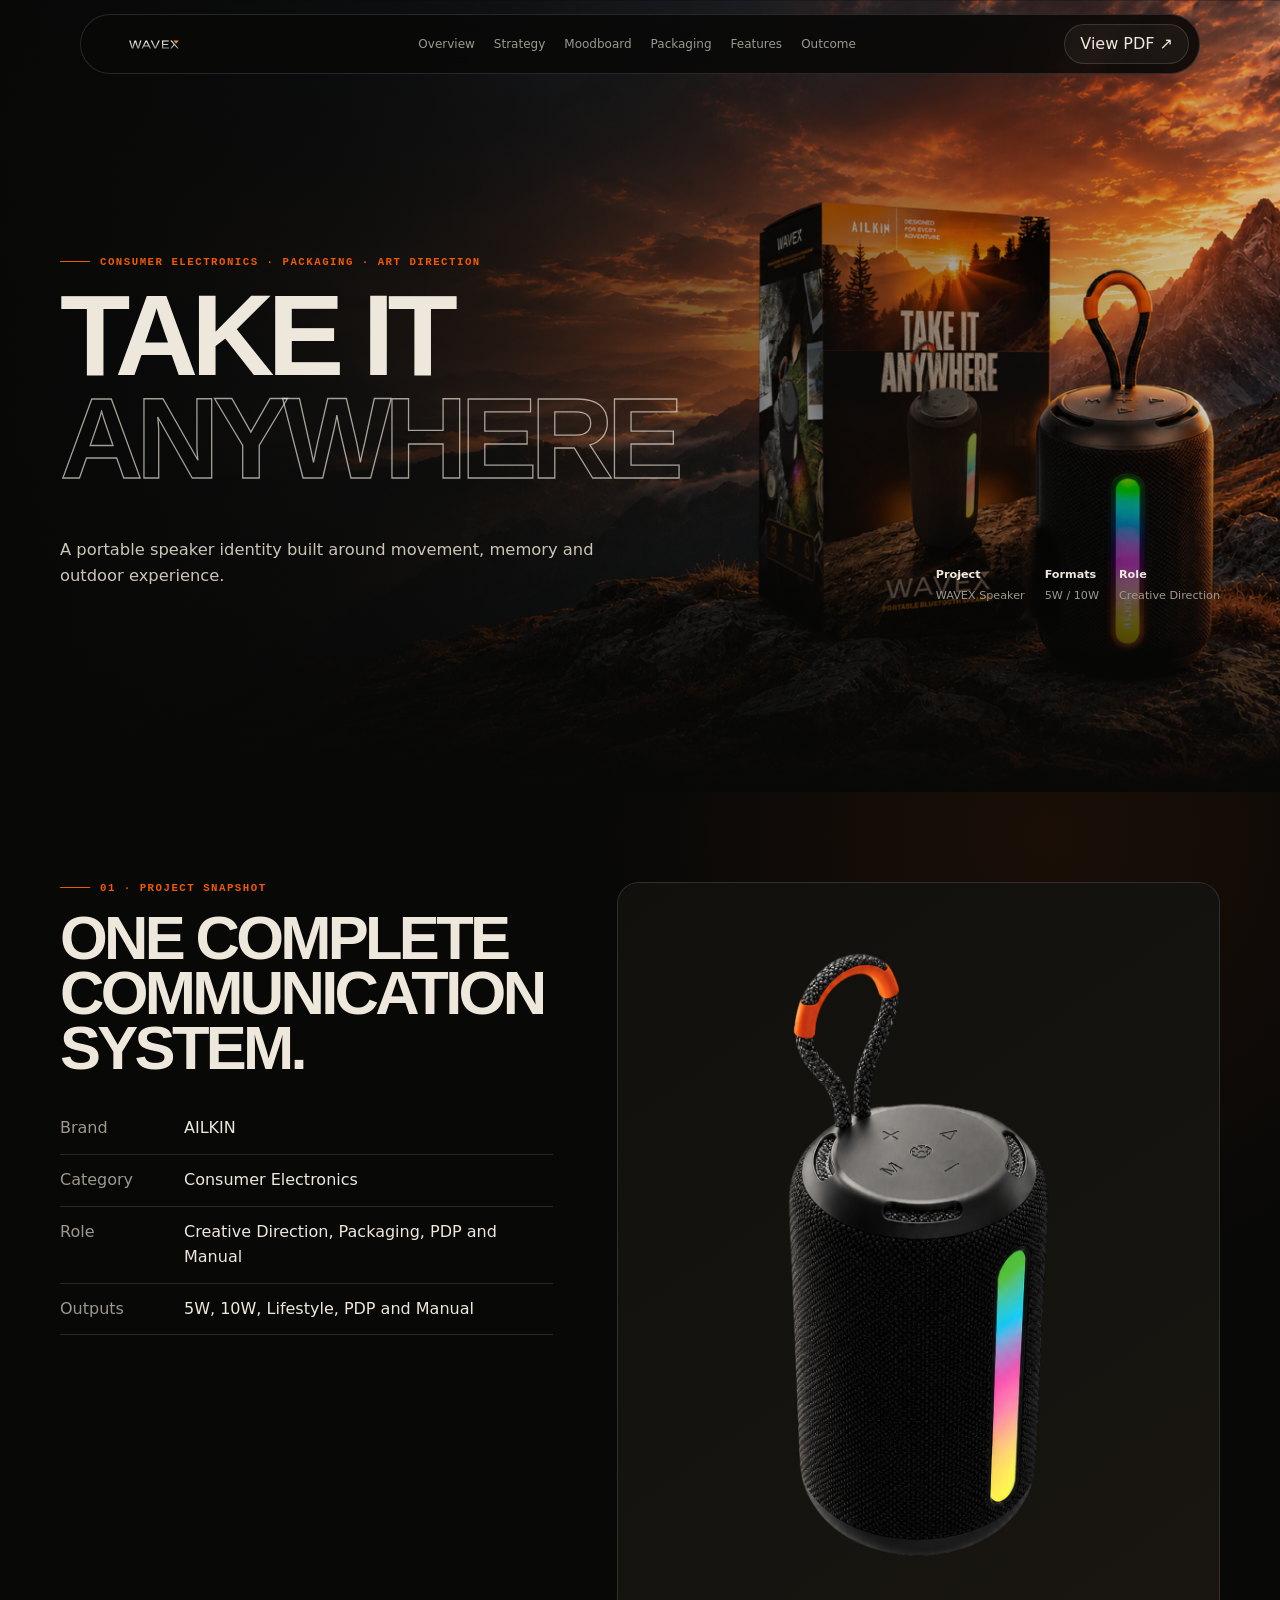
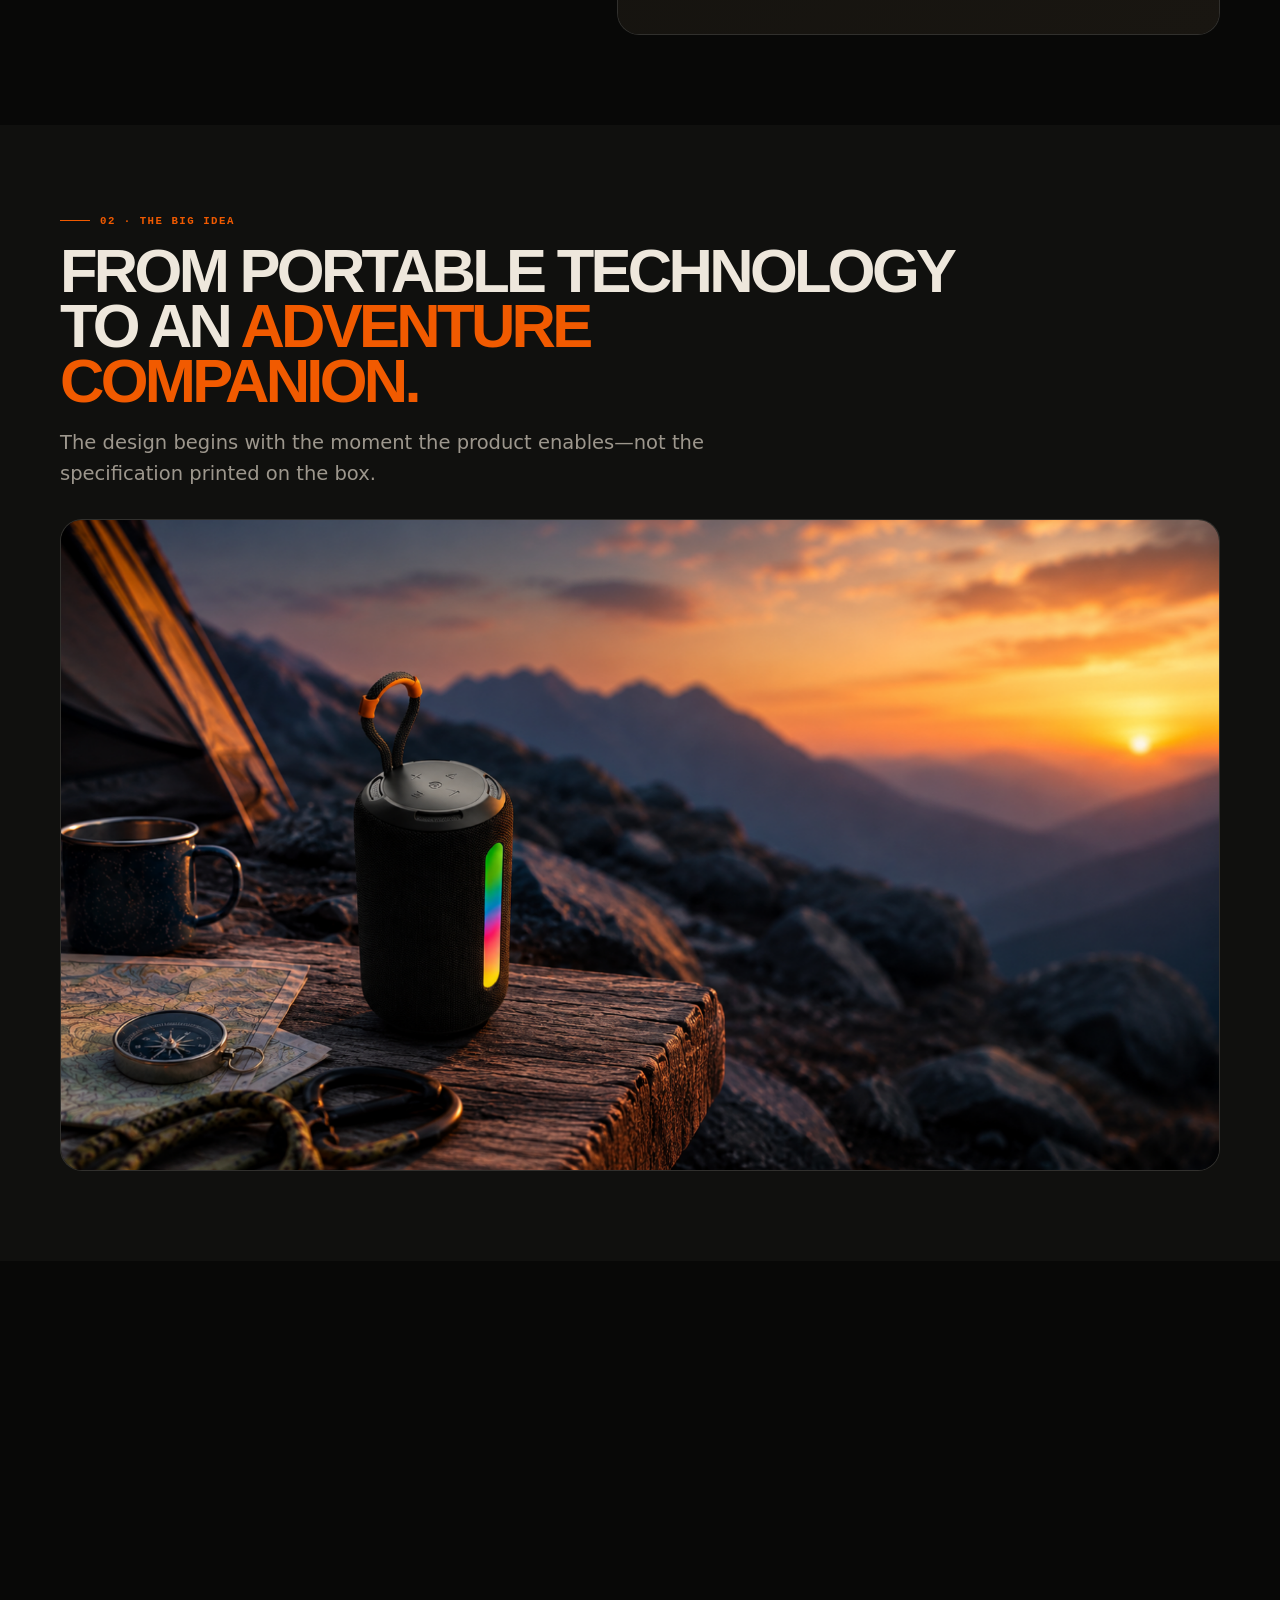
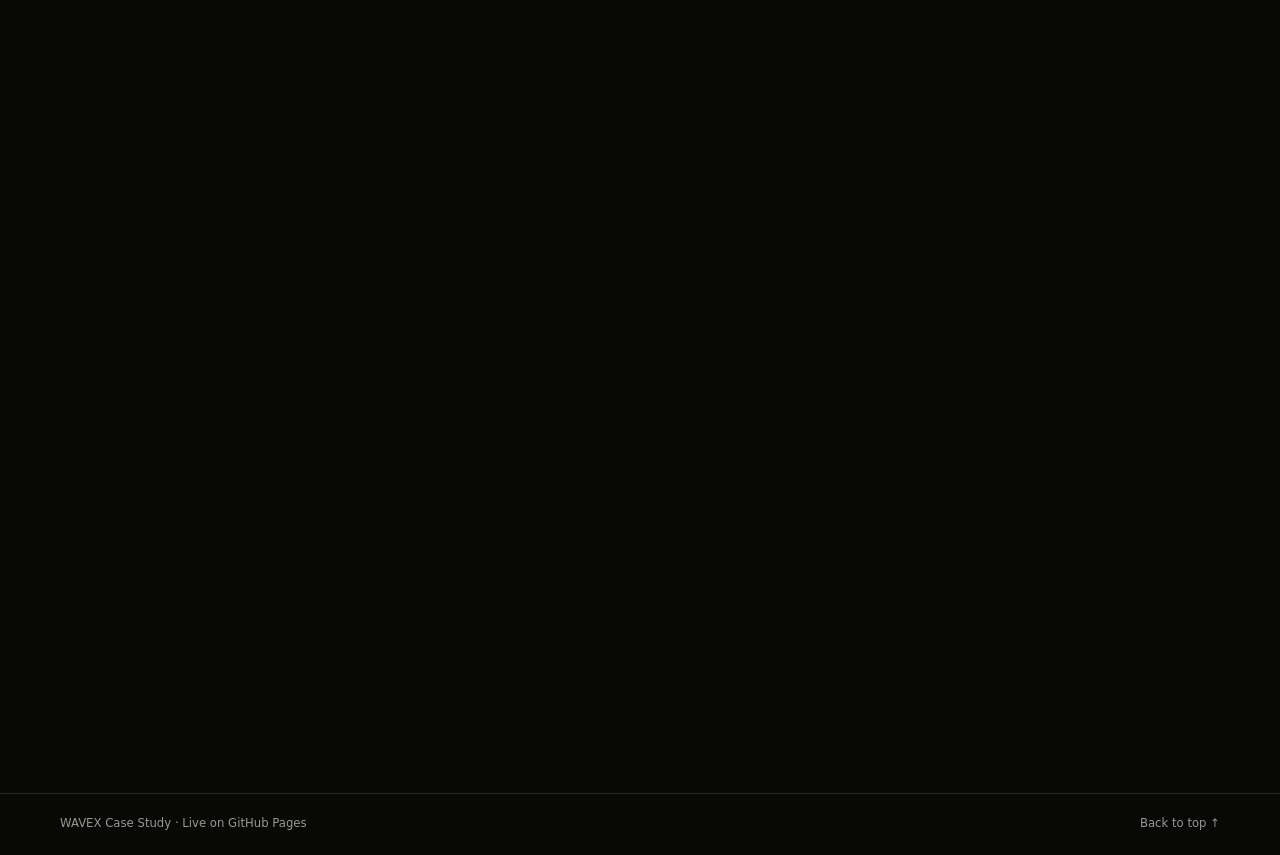
==== commit 2aec54a7: "Rebuild moodboard collage, remap assets, and optimize performance" ====
--- a/index.html
+++ b/index.html
@@ -2,70 +2,54 @@
 <html lang="en">
 <head>
   <meta charset="utf-8">
-  <meta name="viewport" content="width=device-width,initial-scale=1">
+  <meta name="viewport" content="width=device-width,initial-scale=1,viewport-fit=cover">
   <meta name="description" content="WAVEX portable speaker packaging case study by Gurzant Singh.">
+  <meta name="theme-color" content="#080807">
   <title>WAVEX — Designed for Every Adventure</title>
   <link rel="icon" href="assets/brand/wavex-logo.svg" type="image/svg+xml">
   <style>
-    :root{--black:#080807;--soft:#10100e;--surface:#181713;--surface2:#211e19;--orange:#f15a00;--orange2:#ff7a1a;--cream:#eee7dc;--grey:#9d978d;--line:rgba(255,255,255,.13);--container:min(1180px,calc(100vw - 36px));--radius:22px;--progress:0%}
-    *{box-sizing:border-box}html{scroll-behavior:smooth;background:var(--black)}body{margin:0;overflow-x:hidden;color:var(--cream);background:radial-gradient(circle at 82% 8%,rgba(241,90,0,.09),transparent 28rem),var(--black);font-family:Inter,ui-sans-serif,system-ui,-apple-system,BlinkMacSystemFont,"Segoe UI",sans-serif;line-height:1.55}a{color:inherit;text-decoration:none}button{font:inherit;color:inherit}img{display:block;width:100%;height:100%}.container{width:var(--container);margin:auto}.noise{position:fixed;inset:0;z-index:1500;pointer-events:none;opacity:.03;background-image:url("data:image/svg+xml,%3Csvg viewBox='0 0 180 180' xmlns='http://www.w3.org/2000/svg'%3E%3Cfilter id='n'%3E%3CfeTurbulence type='fractalNoise' baseFrequency='.9' numOctaves='4' stitchTiles='stitch'/%3E%3C/filter%3E%3Crect width='100%25' height='100%25' filter='url(%23n)'/%3E%3C/svg%3E")}.progress{position:fixed;top:0;left:0;z-index:3000;width:var(--progress);height:3px;background:linear-gradient(90deg,var(--orange),var(--orange2))}
-    .nav{position:fixed;top:14px;left:50%;z-index:2500;width:min(1140px,calc(100vw - 24px));min-height:62px;display:grid;grid-template-columns:auto 1fr auto;align-items:center;gap:20px;padding:9px 11px 9px 18px;border:1px solid var(--line);border-radius:999px;background:rgba(8,8,7,.8);backdrop-filter:blur(18px);transform:translateX(-50%)}.logo{width:116px;height:34px}.logo img{object-fit:contain}.nav-links{display:flex;justify-content:center;gap:20px;color:var(--grey);font-size:.76rem}.nav-links a:hover,.nav-links a.active{color:var(--cream)}.button{display:inline-flex;align-items:center;justify-content:center;min-height:42px;padding:0 16px;border:1px solid var(--line);border-radius:999px;background:rgba(255,255,255,.045);transition:.25s}.button:hover{color:#111;background:var(--orange);border-color:var(--orange);transform:translateY(-2px)}.menu{display:none;width:40px;height:40px;border:1px solid var(--line);border-radius:50%;background:transparent}
-    .section{position:relative;padding:clamp(72px,8vw,118px) 0}.surface{background:var(--soft)}.section-label{display:flex;align-items:center;gap:10px;margin:0 0 18px;color:var(--orange);font:700 .68rem ui-monospace,monospace;letter-spacing:.14em;text-transform:uppercase}.section-label:before{content:"";width:32px;height:1px;background:currentColor}.display,.heading{margin:0;font-family:"Arial Narrow",Impact,sans-serif;font-weight:900;line-height:.88;letter-spacing:-.065em;text-transform:uppercase}.display{font-size:clamp(3.7rem,10vw,8.8rem)}.heading{max-width:930px;font-size:clamp(2.25rem,5.2vw,5.5rem)}.accent{color:var(--orange)}.outline{color:transparent;-webkit-text-stroke:1.4px rgba(238,231,220,.68)}.lead{max-width:720px;margin:22px 0 0;color:var(--grey);font-size:clamp(1rem,1.7vw,1.3rem)}.reveal{opacity:0;transform:translateY(28px);transition:.7s cubic-bezier(.16,1,.3,1)}.reveal.show{opacity:1;transform:none}
-    .media{position:relative;overflow:hidden;border:1px solid var(--line);border-radius:var(--radius);background:#12110e}.media img{object-fit:cover}.media.contain img{object-fit:contain;padding:24px;background:linear-gradient(145deg,#11100d,#191611)}.media::after{content:"";position:absolute;inset:0;pointer-events:none;background:linear-gradient(180deg,transparent 62%,rgba(0,0,0,.38))}.ratio-16x9{aspect-ratio:16/9}.ratio-3x2{aspect-ratio:3/2}.ratio-4x3{aspect-ratio:4/3}.ratio-4x5{aspect-ratio:4/5}.ratio-1x1{aspect-ratio:1}.media-label{position:absolute;left:18px;right:18px;bottom:15px;z-index:2;display:flex;justify-content:space-between;gap:12px;font:700 .68rem ui-monospace,monospace;letter-spacing:.08em;text-transform:uppercase}.media-label span:last-child{color:var(--orange)}
-    .hero{position:relative;min-height:92svh;display:flex;align-items:end;overflow:hidden;padding:130px 0 58px}.hero-bg{position:absolute;inset:0}.hero-bg img{object-fit:cover}.hero-bg:after{content:"";position:absolute;inset:0;background:linear-gradient(90deg,rgba(8,8,7,.96),rgba(8,8,7,.56) 52%,rgba(8,8,7,.15)),linear-gradient(0deg,var(--black),transparent 48%)}.hero-content{position:relative;z-index:3}.hero .display span{display:block}.hero-bottom{display:grid;grid-template-columns:1.2fr .8fr;gap:36px;align-items:end;margin-top:34px}.hero-bottom p{max-width:580px;color:#ccc4b8;font-size:1.05rem}.hero-meta{display:flex;justify-content:flex-end;gap:22px;color:var(--grey);font-size:.72rem}.hero-meta b{display:block;color:var(--cream);margin-bottom:4px}
-    .two{display:grid;grid-template-columns:.9fr 1.1fr;gap:clamp(28px,6vw,72px);align-items:start}.facts{margin:30px 0 0}.facts div{display:grid;grid-template-columns:112px 1fr;gap:18px;padding:14px 0;border-bottom:1px solid var(--line)}.facts dt{color:var(--grey)}.facts dd{margin:0}.story-grid{display:grid;grid-template-columns:1fr 1fr;gap:18px;margin-top:38px}
-    .traits{display:flex;flex-wrap:wrap;gap:9px;margin-top:30px}.pill{padding:10px 15px;border:1px solid var(--line);border-radius:999px;background:transparent;cursor:pointer}.pill.active,.pill:hover{color:#111;background:var(--orange);border-color:var(--orange)}.strategy{display:grid;grid-template-columns:.72fr 1.28fr;gap:16px;margin-top:16px}.copy-panel{min-height:0;display:flex;flex-direction:column;justify-content:end;padding:28px;border:1px solid var(--line);border-radius:var(--radius);background:var(--surface)}.copy-panel span{color:var(--orange);font:12px ui-monospace,monospace}.copy-panel h3{margin:auto 0 14px;font-size:clamp(2.4rem,4vw,4.4rem);line-height:.9;letter-spacing:-.055em;text-transform:uppercase}.copy-panel p{color:var(--grey)}
-    .mood-grid{display:grid;grid-template-columns:repeat(4,1fr);gap:12px;margin-top:36px}.mood-grid .media:first-child,.mood-grid .media:last-child{grid-column:span 2}.palette{display:grid;grid-template-columns:repeat(4,1fr);gap:12px;margin-top:30px}.swatch{aspect-ratio:1;display:flex;align-items:end;padding:18px;border-radius:var(--radius);border:1px solid var(--line);font-size:.75rem;text-transform:uppercase}.swatch:nth-child(1){background:#080807}.swatch:nth-child(2){color:#111;background:var(--orange)}.swatch:nth-child(3){color:#111;background:var(--cream)}.swatch:nth-child(4){background:#706a62}
-    .pack-grid{display:grid;grid-template-columns:repeat(2,1fr);gap:16px;margin-top:38px}.pack-card{display:grid;grid-template-rows:auto auto;gap:14px}.pack-copy{display:flex;justify-content:space-between;gap:18px;align-items:start}.pack-copy h3{margin:0;font-size:1.5rem}.pack-copy p{margin:4px 0 0;color:var(--grey);font-size:.9rem}.pdf-actions{display:flex;gap:8px;flex-wrap:wrap}.pdf-square{aspect-ratio:1;background:radial-gradient(circle at 50% 40%,rgba(241,90,0,.1),transparent 60%),#11100e}.pdf-square img{object-fit:contain;padding:22px}.pdf-square::after{display:none}.compare{margin-top:18px}.compare .media{aspect-ratio:16/7}
-    details{margin-top:18px;border:1px solid var(--line);border-radius:var(--radius);background:var(--surface)}summary{cursor:pointer;padding:18px 22px;color:var(--cream);font-weight:700}details[open] summary{border-bottom:1px solid var(--line)}.panel-grid{display:grid;grid-template-columns:repeat(4,1fr);gap:12px;padding:14px}.panel-grid .media{aspect-ratio:4/5}
-    .feature-stage,.manual-viewer{display:grid;grid-template-columns:.75fr 1.25fr;gap:16px;margin-top:16px}.feature-tabs{display:flex;flex-wrap:wrap;gap:9px;margin-top:30px}.manual-viewer{grid-template-columns:1.15fr .85fr}.manual-controls{display:flex;gap:9px;margin-top:20px}.manual-controls button{width:42px;height:42px;border:1px solid var(--line);border-radius:50%;background:transparent}.manual-viewer .media{aspect-ratio:4/3}.manual-viewer .media img{object-fit:contain;padding:18px;background:#0c0c0a}
-    .pdp-grid{display:grid;grid-template-columns:repeat(3,1fr);gap:12px;margin-top:34px}.pdp-grid .media{aspect-ratio:1}.final{position:relative;min-height:82svh;display:flex;align-items:end;overflow:hidden;padding-bottom:58px}.final-bg{position:absolute;inset:0}.final-bg img{object-fit:cover}.final-bg:after{content:"";position:absolute;inset:0;background:linear-gradient(90deg,rgba(8,8,7,.96),rgba(8,8,7,.44),rgba(8,8,7,.12)),linear-gradient(0deg,var(--black),transparent 50%)}.final-content{position:relative;z-index:2}.credits{display:flex;flex-wrap:wrap;gap:9px 18px;margin-top:30px;color:var(--grey);font-size:.72rem;letter-spacing:.08em;text-transform:uppercase}.credits strong{width:100%;color:var(--cream);font-size:1rem;text-transform:none}.footer{display:flex;justify-content:space-between;gap:20px;padding:22px max(18px,calc((100vw - 1180px)/2));border-top:1px solid var(--line);color:var(--grey);font-size:.75rem}
-    @media(max-width:900px){.nav{grid-template-columns:auto auto}.nav-links,.nav>.button{display:none}.menu{display:grid;place-items:center;justify-self:end}.nav-links.open{position:fixed;top:74px;left:12px;right:12px;display:flex;flex-direction:column;align-items:flex-start;padding:22px;border:1px solid var(--line);border-radius:20px;background:rgba(8,8,7,.98)}.two,.story-grid,.strategy,.feature-stage,.manual-viewer{grid-template-columns:1fr}.hero-bottom{grid-template-columns:1fr}.hero-meta{justify-content:flex-start}.mood-grid{grid-template-columns:repeat(2,1fr)}.pack-grid{grid-template-columns:1fr}.palette{grid-template-columns:repeat(2,1fr)}.panel-grid{grid-template-columns:repeat(2,1fr)}.pdp-grid{grid-template-columns:repeat(2,1fr)}}
-    @media(max-width:620px){:root{--container:calc(100vw - 24px);--radius:18px}.section{padding:66px 0}.display{font-size:clamp(3.6rem,20vw,6.4rem)}.heading{font-size:clamp(2.2rem,12vw,4.2rem)}.hero{min-height:86svh;padding-bottom:42px}.hero-meta{display:grid;gap:8px}.mood-grid,.palette,.panel-grid,.pdp-grid{grid-template-columns:1fr}.mood-grid .media:first-child,.mood-grid .media:last-child{grid-column:auto}.compare .media{aspect-ratio:4/3}.pack-copy{display:block}.pdf-actions{margin-top:12px}.footer{flex-direction:column}}
+    :root{--black:#080807;--soft:#10100e;--surface:#181713;--orange:#f15a00;--orange2:#ff7a1a;--cream:#eee7dc;--grey:#9d978d;--line:rgba(255,255,255,.13);--container:min(1160px,calc(100vw - 36px));--radius:22px;--progress:0%}
+    *{box-sizing:border-box}html{scroll-behavior:smooth;background:var(--black)}body{margin:0;overflow-x:hidden;color:var(--cream);background:radial-gradient(circle at 82% 8%,rgba(241,90,0,.08),transparent 28rem),var(--black);font-family:Inter,ui-sans-serif,system-ui,-apple-system,BlinkMacSystemFont,"Segoe UI",sans-serif;line-height:1.55}a{color:inherit;text-decoration:none}button{font:inherit;color:inherit}img{display:block;width:100%;height:100%}.container{width:var(--container);margin:auto}.progress{position:fixed;top:0;left:0;z-index:3000;width:var(--progress);height:3px;background:linear-gradient(90deg,var(--orange),var(--orange2))}
+    .nav{position:fixed;top:14px;left:50%;z-index:2500;width:min(1120px,calc(100vw - 24px));min-height:60px;display:grid;grid-template-columns:auto 1fr auto;align-items:center;gap:20px;padding:8px 10px 8px 17px;border:1px solid var(--line);border-radius:999px;background:rgba(8,8,7,.88);backdrop-filter:blur(10px);transform:translateX(-50%)}.logo{width:112px;height:33px}.logo img{object-fit:contain}.nav-links{display:flex;justify-content:center;gap:19px;color:var(--grey);font-size:.75rem}.nav-links a:hover,.nav-links a.active{color:var(--cream)}.button{display:inline-flex;align-items:center;justify-content:center;min-height:40px;padding:0 15px;border:1px solid var(--line);border-radius:999px;background:rgba(255,255,255,.045);transition:background .2s,border-color .2s,color .2s,transform .2s}.button:hover{color:#111;background:var(--orange);border-color:var(--orange);transform:translateY(-1px)}.menu{display:none;width:40px;height:40px;border:1px solid var(--line);border-radius:50%;background:transparent}
+    .section{position:relative;padding:clamp(66px,7vw,104px) 0;content-visibility:auto;contain-intrinsic-size:760px}.surface{background:var(--soft)}.section-label{display:flex;align-items:center;gap:10px;margin:0 0 16px;color:var(--orange);font:700 .67rem ui-monospace,monospace;letter-spacing:.14em;text-transform:uppercase}.section-label:before{content:"";width:30px;height:1px;background:currentColor}.display,.heading{margin:0;font-family:"Arial Narrow",Impact,sans-serif;font-weight:900;line-height:.9;letter-spacing:-.06em;text-transform:uppercase;overflow-wrap:anywhere}.display{font-size:clamp(3.5rem,9vw,8.2rem)}.heading{max-width:900px;font-size:clamp(2.15rem,4.8vw,5rem)}.accent{color:var(--orange)}.outline{color:transparent;-webkit-text-stroke:1.3px rgba(238,231,220,.68)}.lead{max-width:700px;margin:20px 0 0;color:var(--grey);font-size:clamp(.98rem,1.55vw,1.22rem)}.reveal{opacity:0;transform:translateY(20px);transition:opacity .55s ease,transform .55s ease}.reveal.show{opacity:1;transform:none}
+    .media{position:relative;overflow:hidden;border:1px solid var(--line);border-radius:var(--radius);background:#12110e}.media img{object-fit:cover}.media.contain img{object-fit:contain;padding:20px;background:linear-gradient(145deg,#11100d,#191611)}.ratio-16x9{aspect-ratio:16/9}.ratio-3x2{aspect-ratio:3/2}.ratio-4x3{aspect-ratio:4/3}.ratio-4x5{aspect-ratio:4/5}.ratio-1x1{aspect-ratio:1}.media-label{position:absolute;left:14px;right:14px;bottom:12px;z-index:2;display:flex;justify-content:space-between;gap:10px;color:#fff;font:700 .62rem ui-monospace,monospace;letter-spacing:.08em;text-transform:uppercase;text-shadow:0 2px 14px #000}.media-label span:last-child{color:var(--orange2)}.image-error{opacity:.18}
+    .hero{position:relative;min-height:88svh;display:flex;align-items:end;overflow:hidden;padding:120px 0 52px}.hero-bg{position:absolute;inset:0}.hero-bg img{object-fit:cover}.hero-bg:after{content:"";position:absolute;inset:0;background:linear-gradient(90deg,rgba(8,8,7,.96),rgba(8,8,7,.54) 54%,rgba(8,8,7,.14)),linear-gradient(0deg,var(--black),transparent 48%)}.hero-content{position:relative;z-index:3}.hero .display span{display:block}.hero-bottom{display:grid;grid-template-columns:1.2fr .8fr;gap:32px;align-items:end;margin-top:30px}.hero-bottom p{max-width:560px;color:#ccc4b8;font-size:1.02rem}.hero-meta{display:flex;justify-content:flex-end;gap:20px;color:var(--grey);font-size:.7rem}.hero-meta b{display:block;color:var(--cream);margin-bottom:4px}
+    .two{display:grid;grid-template-columns:.9fr 1.1fr;gap:clamp(28px,5vw,64px);align-items:start}.facts{margin:28px 0 0}.facts div{display:grid;grid-template-columns:108px 1fr;gap:16px;padding:13px 0;border-bottom:1px solid var(--line)}.facts dt{color:var(--grey)}.facts dd{margin:0}.traits,.feature-tabs{display:flex;flex-wrap:wrap;gap:8px;margin-top:26px}.pill{padding:9px 14px;border:1px solid var(--line);border-radius:999px;background:transparent;cursor:pointer}.pill.active,.pill:hover{color:#111;background:var(--orange);border-color:var(--orange)}
+    .strategy,.feature-stage,.manual-viewer{display:grid;grid-template-columns:.72fr 1.28fr;gap:14px;margin-top:14px}.copy-panel{min-height:0;display:flex;flex-direction:column;justify-content:end;padding:25px;border:1px solid var(--line);border-radius:var(--radius);background:var(--surface)}.copy-panel span{color:var(--orange);font:12px ui-monospace,monospace}.copy-panel h3{margin:auto 0 12px;font-size:clamp(2.2rem,3.6vw,4rem);line-height:.92;letter-spacing:-.05em;text-transform:uppercase}.copy-panel p{color:var(--grey)}
+    .mood-collage{height:clamp(500px,51vw,620px);display:grid;grid-template-columns:repeat(12,1fr);grid-template-rows:repeat(6,1fr);gap:10px;margin-top:30px}.mood-collage .media{border-radius:18px}.mood-collage .media img{transition:transform .45s ease}.mood-collage .media:hover img{transform:scale(1.025)}.m1{grid-column:1/7;grid-row:1/4}.m2{grid-column:7/10;grid-row:1/5}.m3{grid-column:10/13;grid-row:1/3}.m4{grid-column:10/13;grid-row:3/5}.m5{grid-column:1/4;grid-row:4/7}.m6{grid-column:4/13;grid-row:5/7}.mood-note{grid-column:4/7;grid-row:4/5;display:flex;align-items:center;justify-content:center;padding:12px;border:1px solid rgba(241,90,0,.45);border-radius:18px;background:linear-gradient(135deg,rgba(241,90,0,.2),rgba(241,90,0,.04));color:var(--orange2);font:900 clamp(.8rem,1.2vw,1rem) ui-monospace,monospace;letter-spacing:.12em;text-align:center;text-transform:uppercase}
+    .visual-grid{display:grid;grid-template-columns:repeat(4,1fr);gap:10px;margin-top:26px}.visual-grid .media{aspect-ratio:1}.visual-grid .route{grid-column:span 2;aspect-ratio:2/1}.visual-grid .route img{object-fit:contain;padding:18px}.palette{display:grid;grid-template-columns:repeat(4,1fr);gap:10px;margin-top:24px}.swatch{aspect-ratio:1;display:flex;align-items:end;padding:16px;border-radius:var(--radius);border:1px solid var(--line);font-size:.72rem;text-transform:uppercase}.swatch:nth-child(1){background:#080807}.swatch:nth-child(2){color:#111;background:var(--orange)}.swatch:nth-child(3){color:#111;background:var(--cream)}.swatch:nth-child(4){background:#706a62}
+    .pack-grid{display:grid;grid-template-columns:repeat(2,1fr);gap:14px;margin-top:32px}.pack-card{display:grid;grid-template-rows:auto auto;gap:12px}.pack-copy{display:flex;justify-content:space-between;gap:16px;align-items:start}.pack-copy h3{margin:0;font-size:1.35rem}.pack-copy p{margin:3px 0 0;color:var(--grey);font-size:.86rem}.pdf-actions{display:flex;gap:7px;flex-wrap:wrap}.pdf-square{aspect-ratio:1;background:radial-gradient(circle at 50% 40%,rgba(241,90,0,.1),transparent 60%),#11100e}.pdf-square img{object-fit:contain;padding:18px}.comparison-grid{display:grid;grid-template-columns:1fr 1fr;gap:12px;margin-top:18px}.comparison-grid .media{aspect-ratio:1}.comparison-grid img{object-fit:contain;padding:18px;background:#11100e}
+    details{margin-top:16px;border:1px solid var(--line);border-radius:var(--radius);background:var(--surface)}summary{cursor:pointer;padding:16px 20px;color:var(--cream);font-weight:700}details[open] summary{border-bottom:1px solid var(--line)}.panel-grid{display:grid;grid-template-columns:repeat(4,1fr);gap:10px;padding:12px}.panel-grid .media{aspect-ratio:4/5}.manual-viewer{grid-template-columns:1.15fr .85fr}.manual-controls{display:flex;gap:8px;margin-top:18px}.manual-controls button{width:40px;height:40px;border:1px solid var(--line);border-radius:50%;background:transparent}.manual-viewer .media{aspect-ratio:11/8}.manual-viewer .media img{object-fit:contain;padding:14px;background:#0c0c0a}.pdp-grid{display:grid;grid-template-columns:repeat(3,1fr);gap:10px;margin-top:28px}.pdp-grid .media{aspect-ratio:1}
+    .final{position:relative;min-height:76svh;display:flex;align-items:end;overflow:hidden;padding-bottom:52px}.final-bg{position:absolute;inset:0}.final-bg img{object-fit:cover}.final-bg:after{content:"";position:absolute;inset:0;background:linear-gradient(90deg,rgba(8,8,7,.96),rgba(8,8,7,.44),rgba(8,8,7,.12)),linear-gradient(0deg,var(--black),transparent 50%)}.final-content{position:relative;z-index:2}.credits{display:flex;flex-wrap:wrap;gap:8px 16px;margin-top:26px;color:var(--grey);font-size:.7rem;letter-spacing:.08em;text-transform:uppercase}.credits strong{width:100%;color:var(--cream);font-size:.95rem;text-transform:none}.footer{display:flex;justify-content:space-between;gap:18px;padding:20px max(18px,calc((100vw - 1160px)/2));border-top:1px solid var(--line);color:var(--grey);font-size:.73rem}
+    @media(max-width:900px){.nav{grid-template-columns:auto auto}.nav-links,.nav>.button{display:none}.menu{display:grid;place-items:center;justify-self:end}.nav-links.open{position:fixed;top:72px;left:12px;right:12px;display:flex;flex-direction:column;align-items:flex-start;padding:20px;border:1px solid var(--line);border-radius:20px;background:rgba(8,8,7,.98)}.two,.strategy,.feature-stage,.manual-viewer{grid-template-columns:1fr}.hero-bottom{grid-template-columns:1fr}.hero-meta{justify-content:flex-start}.pack-grid{grid-template-columns:1fr}.palette{grid-template-columns:repeat(2,1fr)}.panel-grid{grid-template-columns:repeat(2,1fr)}.pdp-grid{grid-template-columns:repeat(2,1fr)}.visual-grid{grid-template-columns:repeat(2,1fr)}}
+    @media(max-width:620px){:root{--container:calc(100vw - 22px);--radius:17px}.section{padding:58px 0}.display{font-size:clamp(3.45rem,19vw,6rem)}.heading{font-size:clamp(2.05rem,11vw,3.9rem)}.hero{min-height:82svh;padding-bottom:38px}.hero-meta{display:grid;gap:7px}.nav{backdrop-filter:none}.mood-collage{height:660px;grid-template-columns:repeat(2,1fr);grid-template-rows:repeat(6,1fr);gap:8px}.m1{grid-column:1/3;grid-row:1/3}.m2{grid-column:1/2;grid-row:3/5}.m3{grid-column:2/3;grid-row:3/4}.m4{grid-column:2/3;grid-row:4/5}.m5{grid-column:1/2;grid-row:5/7}.m6{grid-column:2/3;grid-row:6/7}.mood-note{grid-column:2/3;grid-row:5/6}.mood-collage .media-label{font-size:.53rem;left:9px;right:9px;bottom:8px}.palette,.panel-grid,.pdp-grid{grid-template-columns:1fr 1fr}.comparison-grid{grid-template-columns:1fr 1fr}.pack-copy{display:block}.pdf-actions{margin-top:10px}.footer{flex-direction:column}.reveal{opacity:1;transform:none;transition:none}.mood-collage .media:hover img{transform:none}}
     @media(prefers-reduced-motion:reduce){*,*:before,*:after{scroll-behavior:auto!important;animation:none!important;transition-duration:.01ms!important}}
   </style>
 </head>
 <body>
-  <div class="noise"></div><div class="progress"></div>
-  <header class="nav"><a class="logo" href="#hero"><img src="assets/brand/wavex-logo.svg" alt="WAVEX"></a><nav class="nav-links" id="navLinks"><a href="#overview">Overview</a><a href="#strategy">Strategy</a><a href="#packaging">Packaging</a><a href="#features">Features</a><a href="#manual">Manual</a><a href="#outcome">Outcome</a></nav><a class="button" href="pdf/WAVEX-10W-Packaging.pdf" target="_blank">View PDF ↗</a><button class="menu" id="menu" aria-label="Open navigation">☰</button></header>
+  <div class="progress"></div>
+  <header class="nav"><a class="logo" href="#hero"><img src="assets/brand/wavex-logo.svg" alt="WAVEX"></a><nav class="nav-links" id="navLinks"><a href="#overview">Overview</a><a href="#strategy">Strategy</a><a href="#moodboard">Moodboard</a><a href="#packaging">Packaging</a><a href="#features">Features</a><a href="#outcome">Outcome</a></nav><a class="button" href="pdf/WAVEX-10W-Packaging.pdf" target="_blank" rel="noopener">View PDF ↗</a><button class="menu" id="menu" aria-label="Open navigation">☰</button></header>
   <main>
-    <section class="hero" id="hero"><div class="hero-bg"><img src="assets/hero/hero-bg-desktop.webp" alt="Mountain sunset"></div><div class="container hero-content"><p class="section-label reveal">Consumer electronics · Packaging · Art direction</p><h1 class="display reveal"><span>Take It</span><span class="outline">Anywhere</span></h1><div class="hero-bottom reveal"><p>A portable speaker identity built around movement, memory and outdoor experience.</p><div class="hero-meta"><span><b>Project</b>WAVEX Speaker</span><span><b>Formats</b>5W / 10W</span><span><b>Role</b>Creative Direction</span></div></div></div></section>
-
-    <section class="section" id="overview"><div class="container two"><div><p class="section-label reveal">01 · Project Snapshot</p><h2 class="heading reveal">One complete communication system.</h2><dl class="facts reveal"><div><dt>Brand</dt><dd>AILKIN</dd></div><div><dt>Category</dt><dd>Consumer Electronics</dd></div><div><dt>Role</dt><dd>Creative Direction, Packaging, PDP and Manual</dd></div><div><dt>Outputs</dt><dd>5W, 10W, Lifestyle, PDP and Manual</dd></div></dl></div><div class="media contain ratio-4x5 reveal"><img src="assets/product/product-three-quarter.png" alt="WAVEX speaker"></div></div></section>
-
-    <section class="section surface"><div class="container"><p class="section-label reveal">02 · The Big Idea</p><h2 class="heading reveal">From portable technology to an <span class="accent">adventure companion.</span></h2><p class="lead reveal">The design begins with the moment the product enables—not the specification printed on the box.</p><div class="media ratio-16x9 reveal" style="margin-top:34px"><img src="assets/lifestyle/big-idea-campsite.webp" alt="WAVEX at a mountain campsite"></div></div></section>
-
-    <section class="section" id="strategy"><div class="container"><p class="section-label reveal">03 · Design Strategy</p><h2 class="heading reveal">Five traits. One visual personality.</h2><div class="traits reveal"><button class="pill active" data-trait="Adventurous">Adventurous</button><button class="pill" data-trait="Rugged">Rugged</button><button class="pill" data-trait="Immersive">Immersive</button><button class="pill" data-trait="Modern">Modern</button><button class="pill" data-trait="Energetic">Energetic</button></div><div class="strategy reveal"><div class="copy-panel"><span>Active principle</span><h3 id="traitTitle">Adventurous</h3><p id="traitCopy">Movement, exploration and outdoor context make the speaker feel like a companion rather than a gadget.</p></div><div class="media ratio-3x2"><img id="traitImage" src="assets/images/ds1.png" alt="Adventurous WAVEX lifestyle"></div></div></div></section>
-
-    <section class="section surface"><div class="container"><p class="section-label reveal">04 · Moodboard</p><h2 class="heading reveal">The visual world behind WAVEX.</h2><div class="mood-grid"><div class="media ratio-4x3 reveal"><img src="assets/moodboard/mountain.webp" alt="Mountain exploration"></div><div class="media ratio-4x5 reveal"><img src="assets/moodboard/campfire.webp" alt="Campfire warmth"></div><div class="media ratio-1x1 reveal"><img src="assets/moodboard/mesh.webp" alt="Speaker mesh"></div><div class="media ratio-1x1 reveal"><img src="assets/moodboard/rock.webp" alt="Rugged rock"></div><div class="media ratio-4x5 reveal"><img src="assets/moodboard/compass.webp" alt="Compass and map"></div><div class="media ratio-4x3 reveal"><img src="assets/moodboard/route.webp" alt="Route and movement"></div></div></div></section>
-
-    <section class="section"><div class="container"><p class="section-label reveal">05 · Visual Language</p><h2 class="heading reveal">Rugged emotion. Structured communication.</h2><div class="palette reveal"><div class="swatch">Midnight Black</div><div class="swatch">Adventure Orange</div><div class="swatch">Trail Cream</div><div class="swatch">Terrain Grey</div></div></div></section>
-
-    <section class="section surface" id="packaging"><div class="container"><p class="section-label reveal">06 · Packaging System</p><h2 class="heading reveal">Two formats. One recognisable system.</h2><p class="lead reveal">Packaging is the centrepiece. Every asset below is shown in a consistent square frame, while the original PDFs stay one click away.</p><div class="pack-grid">
-      <article class="pack-card reveal"><div class="media contain ratio-1x1"><img src="assets/packaging/5w/5w-box-hero.png" alt="WAVEX 5W package"></div><div class="pack-copy"><div><h3>WAVEX 5W</h3><p>Compact format. Full brand expression.</p></div><div class="pdf-actions"><a class="button" href="pdf/WAVEX-5W-Packaging.pdf" target="_blank">Open PDF ↗</a></div></div></article>
-      <article class="pack-card reveal"><div class="media contain ratio-1x1"><img src="assets/packaging/10w/10w-box-hero.png" alt="WAVEX 10W package"></div><div class="pack-copy"><div><h3>WAVEX 10W</h3><p>Expanded scale. Stronger shelf presence.</p></div><div class="pdf-actions"><a class="button" href="pdf/WAVEX-10W-Packaging.pdf" target="_blank">Open PDF ↗</a></div></div></article>
-      <article class="pack-card reveal"><a class="media pdf-square" href="pdf/WAVEX-5W-Packaging.pdf" target="_blank"><img src="assets/packaging/5w/5w-dieline-artwork.webp" alt="5W artwork dieline"></a><div class="pack-copy"><div><h3>5W Full Artwork</h3><p>Flat packaging system in a 1:1 presentation card.</p></div></div></article>
-      <article class="pack-card reveal"><a class="media pdf-square" href="pdf/WAVEX-10W-Packaging.pdf" target="_blank"><img src="assets/packaging/10w/10w-dieline-artwork.webp" alt="10W artwork dieline"></a><div class="pack-copy"><div><h3>10W Full Artwork</h3><p>Complete panel hierarchy and production structure.</p></div></div></article>
-    </div><div class="compare"><div class="media"><img src="assets/packaging/family/comparison-10w.png" alt="5W and 10W packaging comparison"></div></div>
-    <details><summary>Explore supporting packaging panels</summary><div class="panel-grid"><div class="media"><img src="assets/packaging/5w/5w-front-panel.webp" alt="Front panel"></div><div class="media"><img src="assets/packaging/5w/5w-lifestyle-panel.webp" alt="Lifestyle panel"></div><div class="media"><img src="assets/packaging/5w/5w-story-panel.webp" alt="Story panel"></div><div class="media"><img src="assets/packaging/5w/5w-feature-panel.webp" alt="Feature panel"></div></div></details></div></section>
-
-    <section class="section" id="features"><div class="container"><p class="section-label reveal">07 · Feature Experience</p><h2 class="heading reveal">One product. Six ways to communicate value.</h2><div class="feature-tabs reveal"><button class="pill active" data-feature="sound">Sound</button><button class="pill" data-feature="surround">360°</button><button class="pill" data-feature="splash">Splash</button><button class="pill" data-feature="playback">Playback</button><button class="pill" data-feature="rgb">RGB</button><button class="pill" data-feature="portable">Portable</button></div><div class="feature-stage reveal"><div class="copy-panel"><span id="featureIndex">01</span><h3 id="featureTitle">Sound That Moves You</h3><p id="featureCopy">Immersive audio created for moments that refuse to stay still.</p></div><div class="media ratio-16x9"><img id="featureImage" src="assets/features/feature-sound.webp" alt="WAVEX feature visual"></div></div></div></section>
-
-    <section class="section surface" id="manual"><div class="container"><p class="section-label reveal">08 · User Manual</p><h2 class="heading reveal">The experience continues after unboxing.</h2><div class="manual-viewer reveal"><div class="media"><img id="manualImage" src="assets/manual/manual-cover.png" alt="WAVEX manual"></div><div class="copy-panel"><span id="manualCount">01 / 06</span><h3 id="manualTitle">Cover</h3><p id="manualCopy">A branded introduction that extends the packaging narrative.</p><div class="manual-controls"><button id="manualPrev" aria-label="Previous page">←</button><button id="manualNext" aria-label="Next page">→</button><a class="button" href="pdf/WAVEX-User-Manual.pdf" target="_blank">Open PDF ↗</a></div></div></div></div></section>
-
-    <section class="section"><div class="container"><p class="section-label reveal">09 · Selected PDP Work</p><h2 class="heading reveal">The system extended into digital retail.</h2><div class="pdp-grid"><div class="media reveal"><img src="assets/pdp/pdp-hero.webp" alt="PDP hero"></div><div class="media reveal"><img src="assets/pdp/pdp-360.webp" alt="360 sound PDP"></div><div class="media reveal"><img src="assets/pdp/pdp-splash.webp" alt="Splash PDP"></div><div class="media reveal"><img src="assets/pdp/pdp-playback.webp" alt="Playback PDP"></div><div class="media reveal"><img src="assets/pdp/pdp-dimensions.webp" alt="Dimensions PDP"></div><div class="media reveal"><img src="assets/pdp/pdp-inbox.webp" alt="In the box PDP"></div></div></div></section>
-
-    <section class="section final" id="outcome"><div class="final-bg"><img src="assets/packaging/family/final-family.webp" alt="WAVEX product family"></div><div class="container final-content reveal"><p class="section-label">10 · Outcome</p><h2 class="display">Designed for <span class="accent">Every Adventure.</span></h2><div class="credits"><span>Creative Direction</span><span>Packaging Design</span><span>Visual Identity</span><span>PDP Design</span><span>User Manual Design</span><strong>Gurzant Singh</strong></div></div></section>
+    <section class="hero" id="hero"><div class="hero-bg"><img src="assets/images/1.png" data-fallback="assets/hero/hero-bg-desktop.webp" alt="WAVEX speaker and packaging in a mountain sunset" fetchpriority="high" decoding="async"></div><div class="container hero-content"><p class="section-label reveal">Consumer electronics · Packaging · Art direction</p><h1 class="display reveal"><span>Take It</span><span class="outline">Anywhere</span></h1><div class="hero-bottom reveal"><p>A portable speaker identity built around movement, memory and outdoor experience.</p><div class="hero-meta"><span><b>Project</b>WAVEX Speaker</span><span><b>Formats</b>5W / 10W</span><span><b>Role</b>Creative Direction</span></div></div></div></section>
+    <section class="section" id="overview"><div class="container two"><div><p class="section-label reveal">01 · Project Snapshot</p><h2 class="heading reveal">One complete communication system.</h2><dl class="facts reveal"><div><dt>Brand</dt><dd>AILKIN</dd></div><div><dt>Category</dt><dd>Consumer Electronics</dd></div><div><dt>Role</dt><dd>Creative Direction, Packaging, PDP and Manual</dd></div><div><dt>Outputs</dt><dd>5W, 10W, Lifestyle, PDP and Manual</dd></div></dl></div><div class="media contain ratio-4x5 reveal"><img src="assets/images/4.png" data-fallback="assets/product/product-three-quarter.png" alt="WAVEX speaker" loading="lazy" decoding="async"></div></div></section>
+    <section class="section surface"><div class="container"><p class="section-label reveal">02 · The Big Idea</p><h2 class="heading reveal">From portable technology to an <span class="accent">adventure companion.</span></h2><p class="lead reveal">The design begins with the moment the product enables—not the specification printed on the box.</p><div class="media ratio-16x9 reveal" style="margin-top:30px"><img src="assets/images/5.png" data-fallback="assets/lifestyle/big-idea-campsite.webp" alt="WAVEX at a mountain campsite" loading="lazy" decoding="async"></div></div></section>
+    <section class="section" id="strategy"><div class="container"><p class="section-label reveal">03 · Design Strategy</p><h2 class="heading reveal">Five traits. One visual personality.</h2><div class="traits reveal"><button class="pill active" data-trait="Adventurous">Adventurous</button><button class="pill" data-trait="Rugged">Rugged</button><button class="pill" data-trait="Immersive">Immersive</button><button class="pill" data-trait="Modern">Modern</button><button class="pill" data-trait="Energetic">Energetic</button></div><div class="strategy reveal"><div class="copy-panel"><span>Active principle</span><h3 id="traitTitle">Adventurous</h3><p id="traitCopy">Movement, exploration and outdoor context make the speaker feel like a companion rather than a gadget.</p></div><div class="media ratio-3x2"><img id="traitImage" src="assets/images/ds1.png" data-fallback="assets/design-strategy/ds1.png" alt="Adventurous WAVEX lifestyle" loading="lazy" decoding="async"></div></div></div></section>
+    <section class="section surface" id="moodboard"><div class="container"><p class="section-label reveal">04 · Moodboard</p><h2 class="heading reveal">The visual world behind WAVEX.</h2><p class="lead reveal">A tight editorial collage built from landscape, warmth, texture and direction.</p><div class="mood-collage reveal"><figure class="media m1"><img src="assets/images/7.png" data-fallback="assets/moodboard/mountain.webp" alt="Mountain exploration" loading="lazy" decoding="async"><figcaption class="media-label"><span>Mountain</span><span>Exploration</span></figcaption></figure><figure class="media m2"><img src="assets/images/8.png" data-fallback="assets/moodboard/campfire.webp" alt="Campfire warmth" loading="lazy" decoding="async"><figcaption class="media-label"><span>Campfire</span><span>Warmth</span></figcaption></figure><figure class="media m3"><img src="assets/images/9.png" data-fallback="assets/moodboard/mesh.webp" alt="Speaker mesh" loading="lazy" decoding="async"><figcaption class="media-label"><span>Mesh</span><span>Technology</span></figcaption></figure><figure class="media m4"><img src="assets/images/10.png" data-fallback="assets/moodboard/rock.webp" alt="Rugged rock" loading="lazy" decoding="async"><figcaption class="media-label"><span>Rock</span><span>Material</span></figcaption></figure><figure class="media m5"><img src="assets/images/11.png" data-fallback="assets/moodboard/compass.webp" alt="Compass and map" loading="lazy" decoding="async"><figcaption class="media-label"><span>Compass</span><span>Direction</span></figcaption></figure><div class="mood-note">Rugged · Warm · Mobile</div><figure class="media m6"><img src="assets/images/12.png" data-fallback="assets/moodboard/route.webp" alt="Route and movement" loading="lazy" decoding="async"><figcaption class="media-label"><span>Route</span><span>Movement</span></figcaption></figure></div></div></section>
+    <section class="section"><div class="container"><p class="section-label reveal">05 · Visual Language</p><h2 class="heading reveal">Rugged emotion. Structured communication.</h2><div class="palette reveal"><div class="swatch">Midnight Black</div><div class="swatch">Adventure Orange</div><div class="swatch">Trail Cream</div><div class="swatch">Terrain Grey</div></div><div class="visual-grid reveal"><div class="media"><img src="assets/images/13.png" data-fallback="assets/textures/mesh.webp" alt="Mesh texture" loading="lazy" decoding="async"></div><div class="media"><img src="assets/images/14.png" data-fallback="assets/textures/rock.webp" alt="Rock texture" loading="lazy" decoding="async"></div><div class="media"><img src="assets/images/15.png" data-fallback="assets/textures/distress.png" alt="Distress texture" loading="lazy" decoding="async"></div><div class="media route"><img src="assets/images/16.png" data-fallback="assets/icons/route-pattern.svg" alt="Route pattern" loading="lazy" decoding="async"></div></div></div></section>
+    <section class="section surface" id="packaging"><div class="container"><p class="section-label reveal">06 · Packaging System</p><h2 class="heading reveal">Two formats. One recognisable system.</h2><p class="lead reveal">Packaging is the centrepiece. Product renders and flat artwork stay in consistent square frames, while the original PDFs remain one click away.</p><div class="pack-grid"><article class="pack-card reveal"><div class="media contain ratio-1x1"><img src="assets/images/19.png" data-fallback="assets/packaging/5w/5w-box-hero.png" alt="WAVEX 5W package" loading="lazy" decoding="async"></div><div class="pack-copy"><div><h3>WAVEX 5W</h3><p>Compact format. Full brand expression.</p></div><div class="pdf-actions"><a class="button" href="pdf/WAVEX-5W-Packaging.pdf" target="_blank" rel="noopener">Open PDF ↗</a></div></div></article><article class="pack-card reveal"><div class="media contain ratio-1x1"><img src="assets/images/25.png" data-fallback="assets/packaging/10w/10w-box-hero.png" alt="WAVEX 10W package" loading="lazy" decoding="async"></div><div class="pack-copy"><div><h3>WAVEX 10W</h3><p>Expanded scale. Stronger shelf presence.</p></div><div class="pdf-actions"><a class="button" href="pdf/WAVEX-10W-Packaging.pdf" target="_blank" rel="noopener">Open PDF ↗</a></div></div></article><article class="pack-card reveal"><a class="media pdf-square" href="pdf/WAVEX-5W-Packaging.pdf" target="_blank" rel="noopener"><img src="assets/images/20.png" data-fallback="assets/packaging/5w/5w-dieline-artwork.webp" alt="5W artwork dieline" loading="lazy" decoding="async"></a><div class="pack-copy"><div><h3>5W Full Artwork</h3><p>Complete artwork presented in a consistent 1:1 card.</p></div></div></article><article class="pack-card reveal"><a class="media pdf-square" href="pdf/WAVEX-10W-Packaging.pdf" target="_blank" rel="noopener"><img src="assets/images/26.png" data-fallback="assets/packaging/10w/10w-dieline-artwork.webp" alt="10W artwork dieline" loading="lazy" decoding="async"></a><div class="pack-copy"><div><h3>10W Full Artwork</h3><p>Complete panel hierarchy and production structure.</p></div></div></article></div><div class="comparison-grid reveal"><div class="media contain"><img src="assets/images/27.png" data-fallback="assets/packaging/family/comparison-5w.png" alt="5W comparison render" loading="lazy" decoding="async"><div class="media-label"><span>5W</span><span>Compact</span></div></div><div class="media contain"><img src="assets/images/28.png" data-fallback="assets/packaging/family/comparison-10w.png" alt="10W comparison render" loading="lazy" decoding="async"><div class="media-label"><span>10W</span><span>Expanded</span></div></div></div><details><summary>Explore supporting packaging panels</summary><div class="panel-grid"><div class="media"><img src="assets/images/21.png" data-fallback="assets/packaging/5w/5w-front-panel.webp" alt="Front panel" loading="lazy" decoding="async"></div><div class="media"><img src="assets/images/22.png" data-fallback="assets/packaging/5w/5w-lifestyle-panel.webp" alt="Lifestyle panel" loading="lazy" decoding="async"></div><div class="media"><img src="assets/images/23.png" data-fallback="assets/packaging/5w/5w-story-panel.webp" alt="Story panel" loading="lazy" decoding="async"></div><div class="media"><img src="assets/images/24.png" data-fallback="assets/packaging/5w/5w-feature-panel.webp" alt="Feature panel" loading="lazy" decoding="async"></div></div></details></div></section>
+    <section class="section" id="features"><div class="container"><p class="section-label reveal">07 · Feature Experience</p><h2 class="heading reveal">One product. Six ways to communicate value.</h2><div class="feature-tabs reveal"><button class="pill active" data-feature="sound">Sound</button><button class="pill" data-feature="surround">360°</button><button class="pill" data-feature="splash">Splash</button><button class="pill" data-feature="playback">Playback</button><button class="pill" data-feature="rgb">RGB</button><button class="pill" data-feature="portable">Portable</button></div><div class="feature-stage reveal"><div class="copy-panel"><span id="featureIndex">01</span><h3 id="featureTitle">Sound That Moves You</h3><p id="featureCopy">Immersive audio created for moments that refuse to stay still.</p></div><div class="media ratio-16x9"><img id="featureImage" src="assets/images/29.png" data-fallback="assets/features/feature-sound.webp" alt="WAVEX feature visual" loading="lazy" decoding="async"></div></div></div></section>
+    <section class="section surface" id="manual"><div class="container"><p class="section-label reveal">08 · User Manual</p><h2 class="heading reveal">The experience continues after unboxing.</h2><div class="manual-viewer reveal"><div class="media"><img id="manualImage" src="assets/images/41.png" data-fallback="assets/manual/manual-cover.png" alt="WAVEX manual" loading="lazy" decoding="async"></div><div class="copy-panel"><span id="manualCount">01 / 06</span><h3 id="manualTitle">Cover</h3><p id="manualCopy">A branded introduction that extends the packaging narrative.</p><div class="manual-controls"><button id="manualPrev" aria-label="Previous page">←</button><button id="manualNext" aria-label="Next page">→</button><a class="button" href="pdf/WAVEX-User-Manual.pdf" target="_blank" rel="noopener">Open PDF ↗</a></div></div></div></div></section>
+    <section class="section"><div class="container"><p class="section-label reveal">09 · Selected PDP Work</p><h2 class="heading reveal">The system extended into digital retail.</h2><div class="pdp-grid"><div class="media reveal"><img src="assets/images/51.png" data-fallback="assets/pdp/pdp-hero.webp" alt="PDP hero" loading="lazy" decoding="async"></div><div class="media reveal"><img src="assets/images/52.png" data-fallback="assets/pdp/pdp-360.webp" alt="360 sound PDP" loading="lazy" decoding="async"></div><div class="media reveal"><img src="assets/images/53.png" data-fallback="assets/pdp/pdp-splash.webp" alt="Splash PDP" loading="lazy" decoding="async"></div></div><details><summary>View three more PDP frames</summary><div class="panel-grid"><div class="media ratio-1x1"><img src="assets/images/54.png" data-fallback="assets/pdp/pdp-playback.webp" alt="Playback PDP" loading="lazy" decoding="async"></div><div class="media ratio-1x1"><img src="assets/images/55.png" data-fallback="assets/pdp/pdp-dimensions.webp" alt="Dimensions PDP" loading="lazy" decoding="async"></div><div class="media ratio-1x1"><img src="assets/images/56.png" data-fallback="assets/pdp/pdp-inbox.webp" alt="In the box PDP" loading="lazy" decoding="async"></div></div></details></div></section>
+    <section class="section final" id="outcome"><div class="final-bg"><img src="assets/images/63.png" data-fallback="assets/packaging/family/final-family.webp" alt="WAVEX product family" loading="lazy" decoding="async"></div><div class="container final-content reveal"><p class="section-label">10 · Outcome</p><h2 class="display">Designed for <span class="accent">Every Adventure.</span></h2><div class="credits"><span>Creative Direction</span><span>Packaging Design</span><span>Visual Identity</span><span>PDP Design</span><span>User Manual Design</span><strong>Gurzant Singh</strong></div></div></section>
   </main>
   <footer class="footer"><span>WAVEX Case Study · Live on GitHub Pages</span><a href="#hero">Back to top ↑</a></footer>
   <script>
-    const progress=()=>{const max=document.documentElement.scrollHeight-innerHeight;document.documentElement.style.setProperty('--progress',(max?scrollY/max*100:0)+'%')};addEventListener('scroll',progress,{passive:true});progress();
-    const ro=new IntersectionObserver(es=>es.forEach(e=>{if(e.isIntersecting){e.target.classList.add('show');ro.unobserve(e.target)}}),{threshold:.1});document.querySelectorAll('.reveal').forEach(el=>ro.observe(el));
-    const menu=document.getElementById('menu'),nav=document.getElementById('navLinks');menu.onclick=()=>nav.classList.toggle('open');nav.querySelectorAll('a').forEach(a=>a.onclick=()=>nav.classList.remove('open'));
-    const traitData={Adventurous:['Movement, exploration and outdoor context make the speaker feel like a companion rather than a gadget.','assets/images/ds1.png'],Rugged:['Material truth, weather-ready confidence and durable construction without fake aggression.','assets/images/ds2.png'],Immersive:['Spatial sound, atmospheric depth and controlled energy make audio feel visible.','assets/images/ds3.png'],Modern:['Precision, clarity and premium finish balance the outdoor emotion.','assets/images/ds4.png'],Energetic:['Orange signal, RGB rhythm and movement create a recognisable visual pulse.','assets/images/ds5.png']};document.querySelectorAll('[data-trait]').forEach(b=>b.onclick=()=>{document.querySelectorAll('[data-trait]').forEach(x=>x.classList.remove('active'));b.classList.add('active');const d=traitData[b.dataset.trait];traitTitle.textContent=b.dataset.trait;traitCopy.textContent=d[0];traitImage.src=d[1]});
-    const featureData={sound:['01','Sound That Moves You','Immersive audio created for moments that refuse to stay still.','assets/features/feature-sound.webp'],surround:['02','Feel It All Around','A circular sound story visualised through motion and depth.','assets/features/feature-360.webp'],splash:['03','Built for Unexpected Moments','Splash protection communicated through water and controlled energy.','assets/features/feature-splash.webp'],playback:['04','More Journey. Less Recharging.','A sunset-to-night scene communicates the passage of time.','assets/features/feature-playback.webp'],rgb:['05','A Light That Follows the Rhythm','The RGB strip becomes a recognisable signature.','assets/features/feature-rgb.webp'],portable:['06','Designed to Move','The orange loop turns portability into a visual asset.','assets/features/feature-portable.webp']};document.querySelectorAll('[data-feature]').forEach(b=>b.onclick=()=>{document.querySelectorAll('[data-feature]').forEach(x=>x.classList.remove('active'));b.classList.add('active');const d=featureData[b.dataset.feature];featureIndex.textContent=d[0];featureTitle.textContent=d[1];featureCopy.textContent=d[2];featureImage.src=d[3]});
-    const manualPages=[['01 / 06','Cover','A branded introduction that extends the packaging narrative.','assets/manual/manual-cover.png'],['02 / 06','Welcome & In the Box','Clear onboarding and package contents within the same identity.','assets/manual/manual-welcome.png'],['03 / 06','Controls','Button functions translated into a clear operating system.','assets/manual/manual-controls.png'],['04 / 06','Connection','Charging, pairing, playback and TWS organised as an easy sequence.','assets/manual/manual-pairing.png'],['05 / 06','Battery & Care','Playback guidance, care instructions and troubleshooting.','assets/manual/manual-care.png'],['06 / 06','Specifications','Technical information closes the experience with clarity.','assets/manual/manual-specifications.png']];let mi=0;const renderManual=()=>{const d=manualPages[mi];manualCount.textContent=d[0];manualTitle.textContent=d[1];manualCopy.textContent=d[2];manualImage.src=d[3]};manualPrev.onclick=()=>{mi=(mi-1+manualPages.length)%manualPages.length;renderManual()};manualNext.onclick=()=>{mi=(mi+1)%manualPages.length;renderManual()};
-    document.querySelectorAll('img').forEach(img=>{img.loading=img.closest('.hero,.final')?'eager':'lazy';img.addEventListener('error',()=>{img.closest('.media')?.classList.add('missing')})});
+    const $=s=>document.querySelector(s),$$=s=>document.querySelectorAll(s);let ticking=false;const updateProgress=()=>{const max=document.documentElement.scrollHeight-innerHeight;document.documentElement.style.setProperty('--progress',(max?scrollY/max*100:0)+'%');ticking=false};addEventListener('scroll',()=>{if(!ticking){requestAnimationFrame(updateProgress);ticking=true}},{passive:true});updateProgress();
+    const ro=new IntersectionObserver(entries=>entries.forEach(e=>{if(e.isIntersecting){e.target.classList.add('show');ro.unobserve(e.target)}}),{rootMargin:'120px 0px',threshold:.04});$$('.reveal').forEach(el=>ro.observe(el));const menu=$('#menu'),nav=$('#navLinks');menu.onclick=()=>nav.classList.toggle('open');$$('#navLinks a').forEach(a=>a.onclick=()=>nav.classList.remove('open'));
+    function attachFallback(img){img.addEventListener('error',()=>{const list=(img.dataset.fallback||'').split('|').filter(Boolean),index=Number(img.dataset.fallbackIndex||0);if(index<list.length){img.dataset.fallbackIndex=String(index+1);img.src=list[index]}else{img.classList.add('image-error')}})}$$('img[data-fallback]').forEach(attachFallback);
+    const traitData={Adventurous:['Movement, exploration and outdoor context make the speaker feel like a companion rather than a gadget.','assets/images/ds1.png','assets/design-strategy/ds1.png'],Rugged:['Material truth, weather-ready confidence and durable construction without fake aggression.','assets/images/ds2.png','assets/design-strategy/ds2.png'],Immersive:['Spatial sound, atmospheric depth and controlled energy make audio feel visible.','assets/images/ds3.png','assets/design-strategy/ds3.png'],Modern:['Precision, clarity and premium finish balance the outdoor emotion.','assets/images/ds4.png','assets/design-strategy/ds4.png'],Energetic:['Orange signal, RGB rhythm and movement create a recognisable visual pulse.','assets/images/ds5.png','assets/design-strategy/ds5.png']};$$('[data-trait]').forEach(b=>b.onclick=()=>{$$('[data-trait]').forEach(x=>x.classList.remove('active'));b.classList.add('active');const d=traitData[b.dataset.trait];traitTitle.textContent=b.dataset.trait;traitCopy.textContent=d[0];traitImage.dataset.fallback=d[2];traitImage.dataset.fallbackIndex='0';traitImage.classList.remove('image-error');traitImage.src=d[1]});
+    const featureData={sound:['01','Sound That Moves You','Immersive audio created for moments that refuse to stay still.','assets/images/29.png','assets/features/feature-sound.webp'],surround:['02','Feel It All Around','A circular sound story visualised through motion and depth.','assets/images/30.png','assets/features/feature-360.webp'],splash:['03','Built for Unexpected Moments','Splash protection communicated through water and controlled energy.','assets/images/31.png','assets/features/feature-splash.webp'],playback:['04','More Journey. Less Recharging.','A sunset-to-night scene communicates the passage of time.','assets/images/32.png','assets/features/feature-playback.webp'],rgb:['05','A Light That Follows the Rhythm','The RGB strip becomes a recognisable signature.','assets/images/33.png','assets/features/feature-rgb.webp'],portable:['06','Designed to Move','The orange loop turns portability into a visual asset.','assets/images/34.png','assets/features/feature-portable.webp']};$$('[data-feature]').forEach(b=>b.onclick=()=>{$$('[data-feature]').forEach(x=>x.classList.remove('active'));b.classList.add('active');const d=featureData[b.dataset.feature];featureIndex.textContent=d[0];featureTitle.textContent=d[1];featureCopy.textContent=d[2];featureImage.dataset.fallback=d[4];featureImage.dataset.fallbackIndex='0';featureImage.classList.remove('image-error');featureImage.src=d[3]});
+    const manualPages=[['01 / 06','Cover','A branded introduction that extends the packaging narrative.','assets/images/41.png','assets/manual/manual-cover.png'],['02 / 06','Welcome & In the Box','Clear onboarding and package contents within the same identity.','assets/images/42.png','assets/manual/manual-welcome.png'],['03 / 06','Controls','Button functions translated into a clear operating system.','assets/images/43.png','assets/manual/manual-controls.png'],['04 / 06','Connection','Charging, pairing, playback and TWS organised as an easy sequence.','assets/images/44.png','assets/manual/manual-pairing.png'],['05 / 06','Battery & Care','Playback guidance, care instructions and troubleshooting.','assets/images/45.png','assets/manual/manual-care.png'],['06 / 06','Specifications','Technical information closes the experience with clarity.','assets/images/46.png','assets/manual/manual-specifications.png']];let mi=0;const renderManual=()=>{const d=manualPages[mi];manualCount.textContent=d[0];manualTitle.textContent=d[1];manualCopy.textContent=d[2];manualImage.dataset.fallback=d[4];manualImage.dataset.fallbackIndex='0';manualImage.classList.remove('image-error');manualImage.src=d[3]};manualPrev.onclick=()=>{mi=(mi-1+manualPages.length)%manualPages.length;renderManual()};manualNext.onclick=()=>{mi=(mi+1)%manualPages.length;renderManual()};
   </script>
 </body>
 </html>
